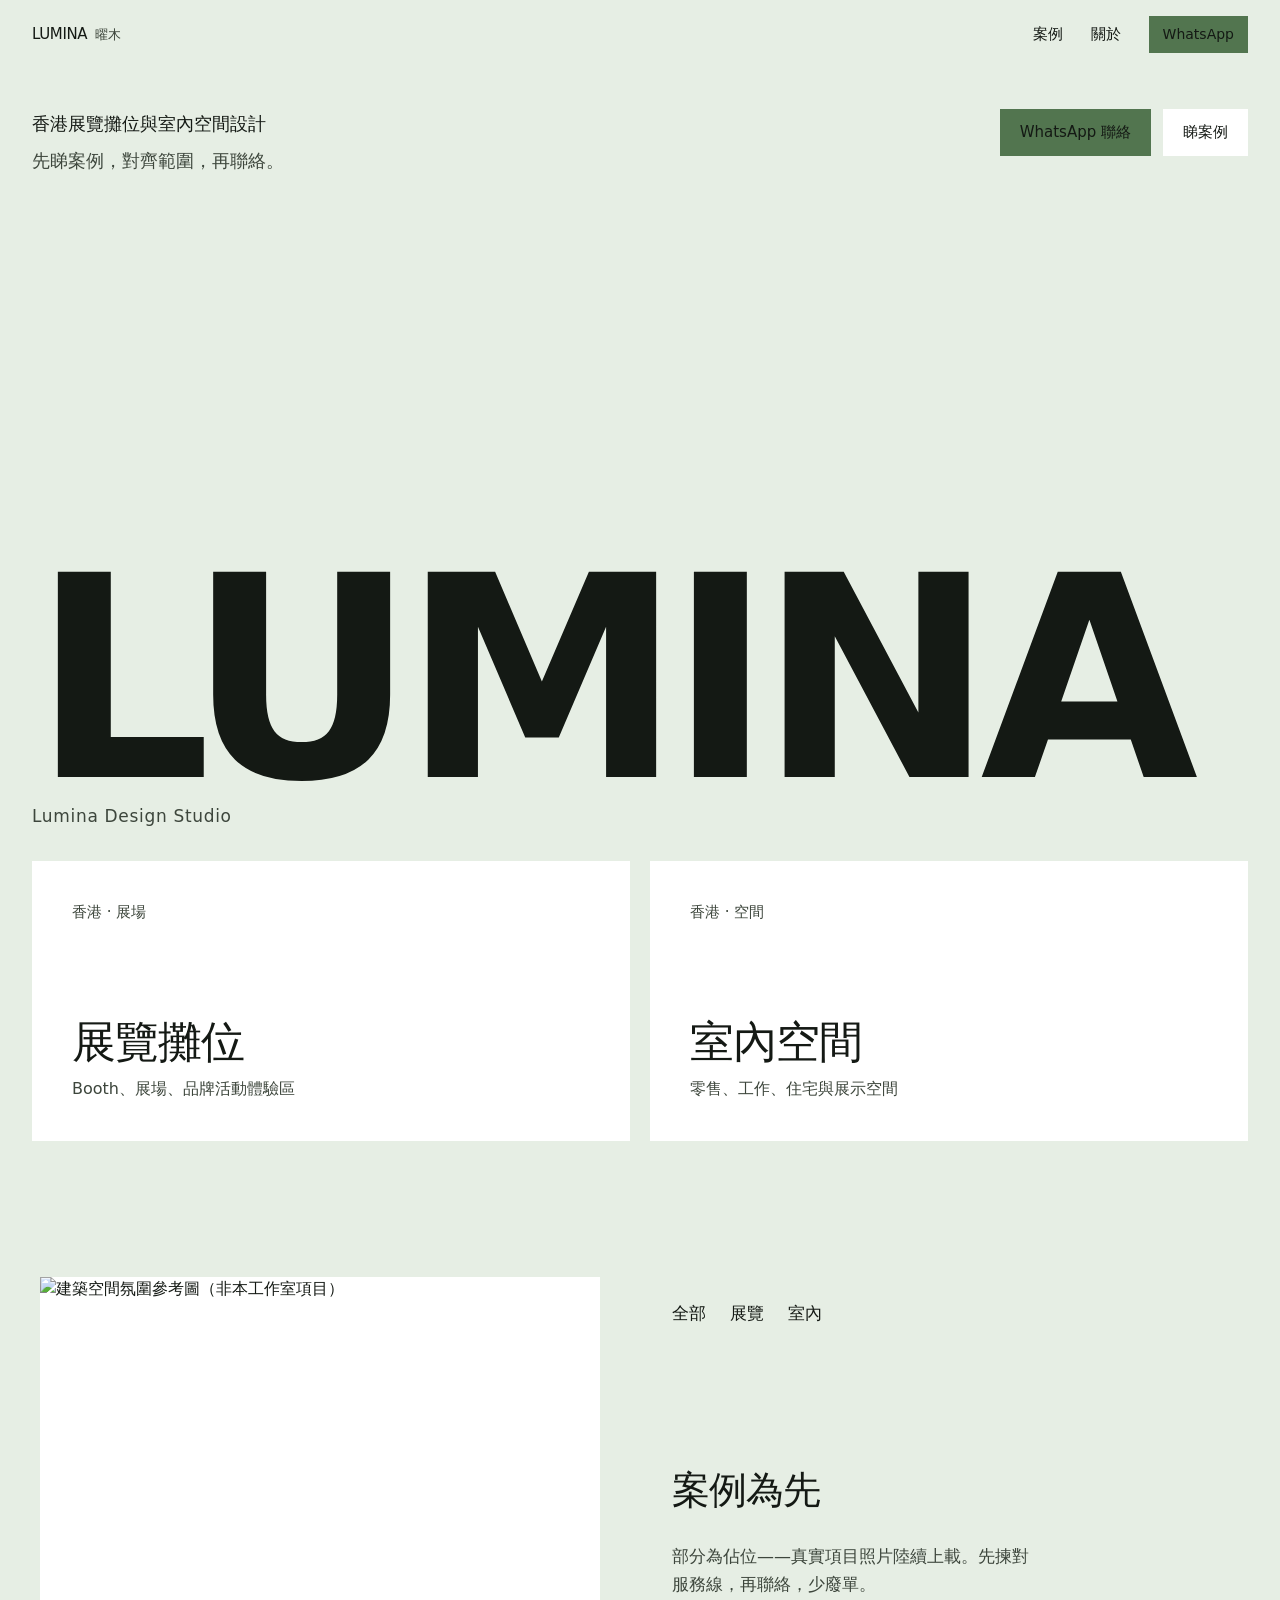
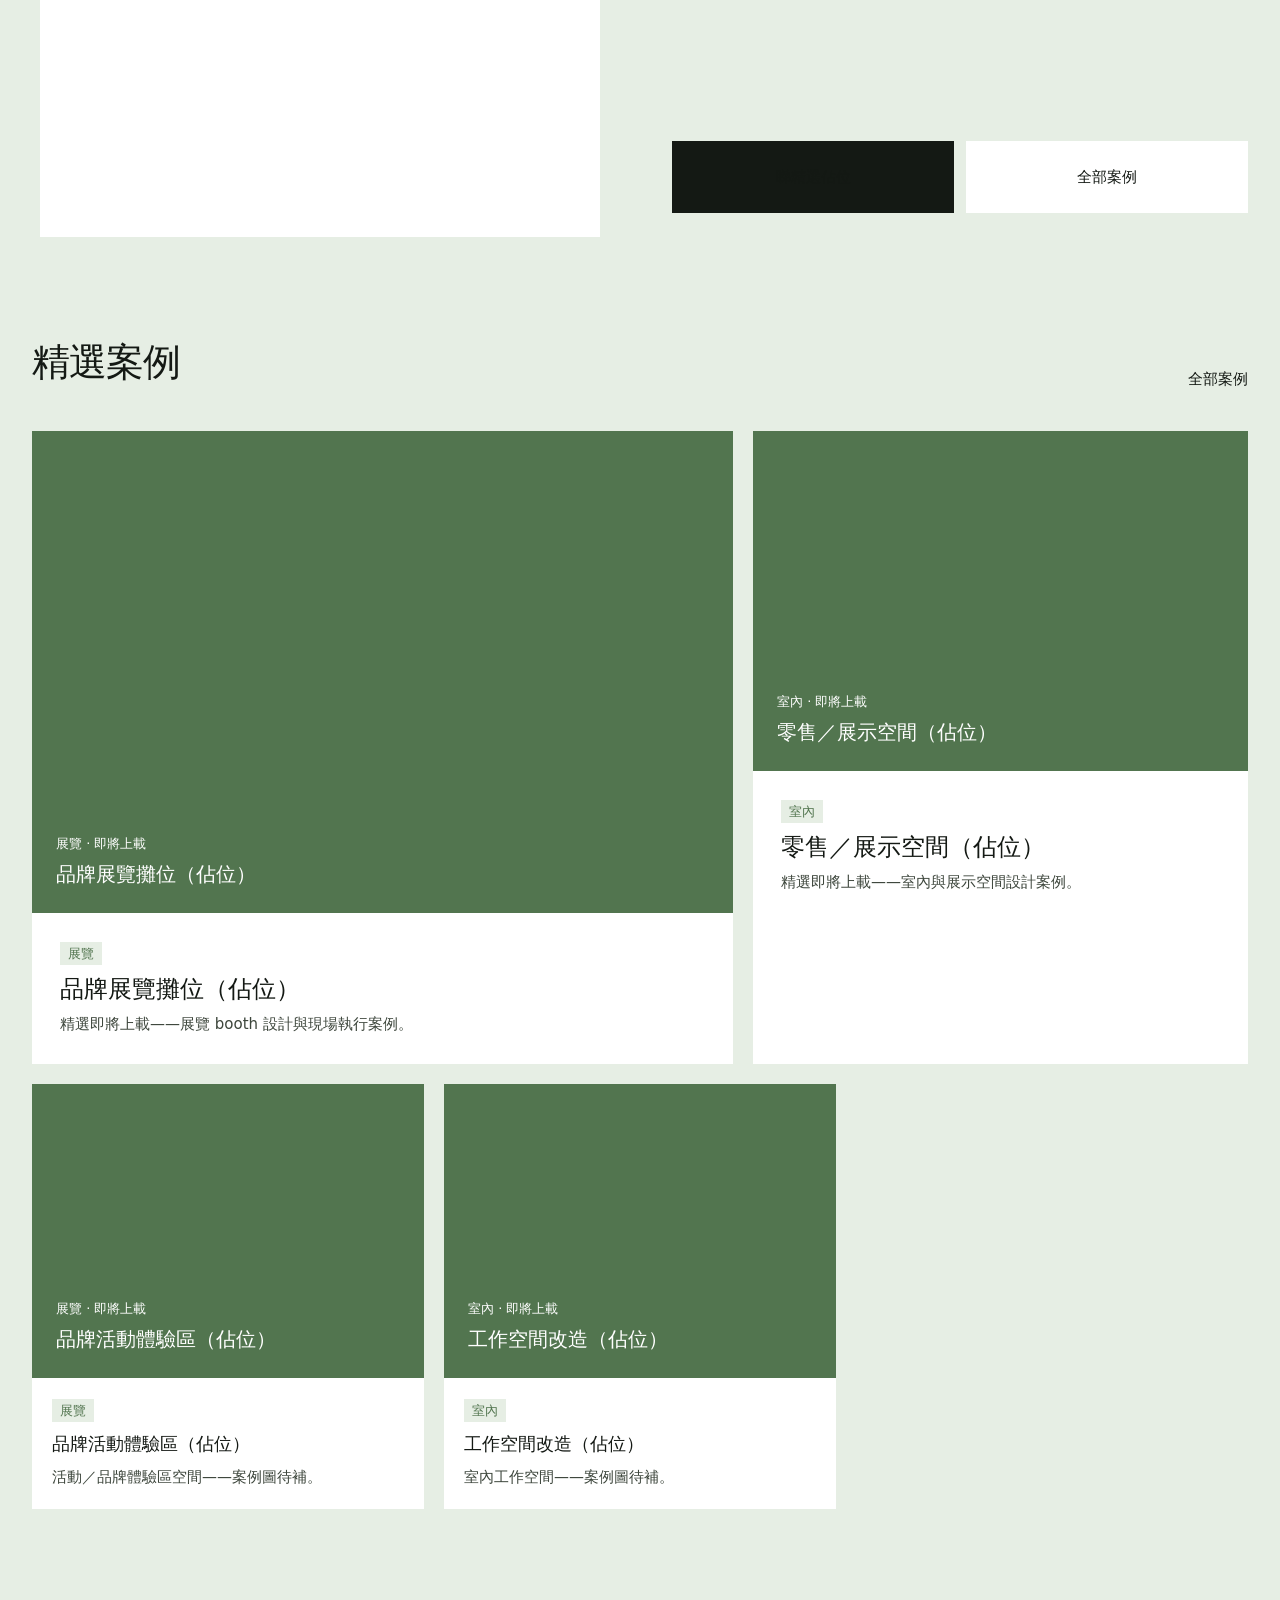
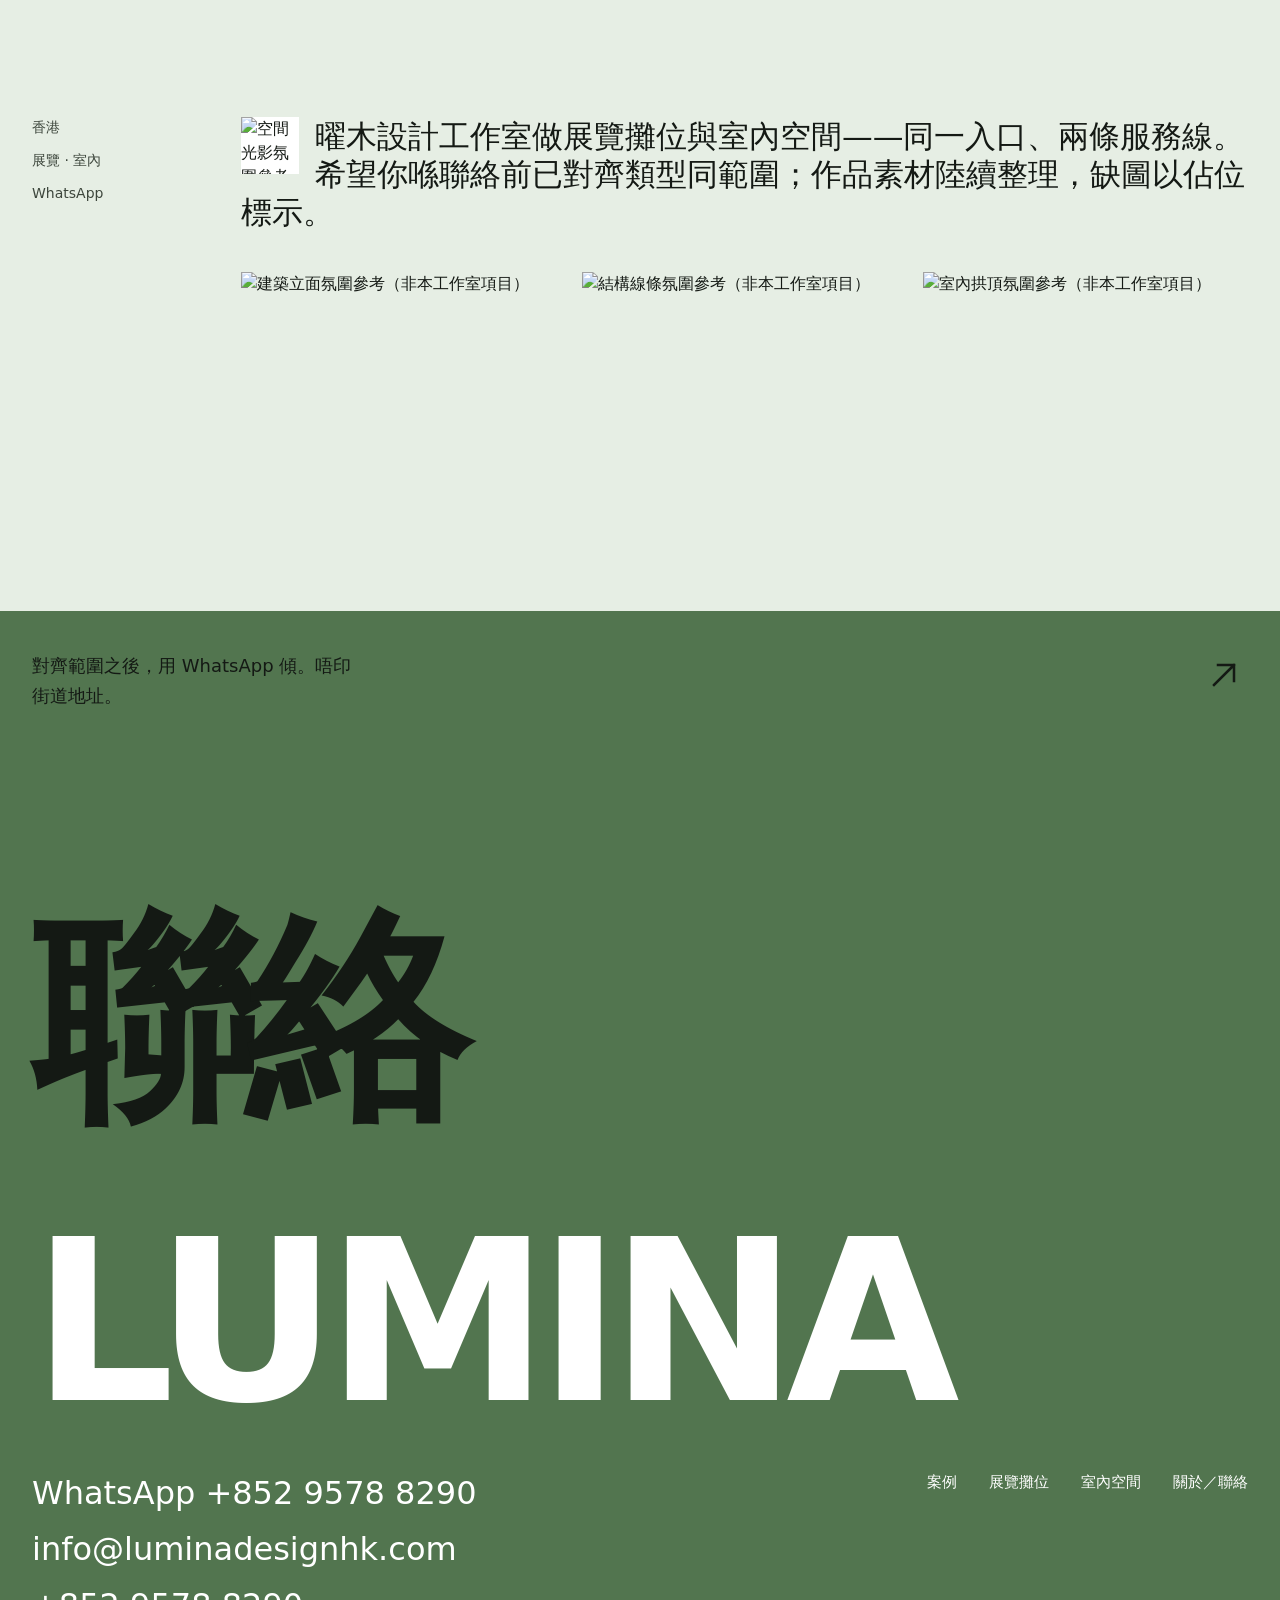
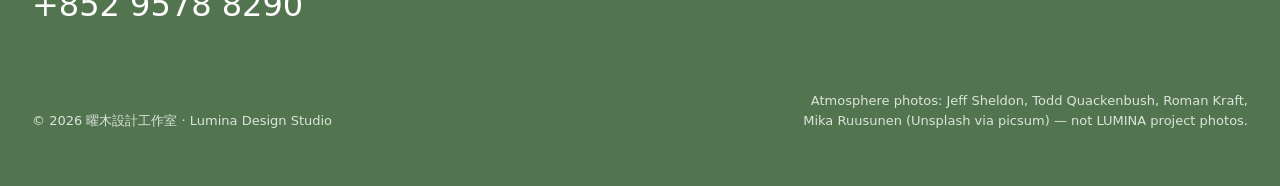
==== index.html @ 1c3eab0c "LUMINA preview: pages batch A" ====
<!DOCTYPE html><!--BBxWs_aGy1Dwoqg5DIV8V--><html lang="zh-Hant-HK"><head><meta charSet="utf-8"/><meta name="viewport" content="width=device-width, initial-scale=1"/><link rel="preload" as="image" href="/atmosphere/vault.jpg"/><link rel="preload" as="image" href="/atmosphere/stairs.jpg"/><link rel="stylesheet" href="/_next/static/css/792e49ea5341f8a6.css" data-precedence="next"/><link rel="preload" as="script" fetchPriority="low" href="/_next/static/chunks/webpack-2eb758dea75faf50.js"/><script src="/_next/static/chunks/4bd1b696-c023c6e3521b1417.js" async=""></script><script src="/_next/static/chunks/255-1f92380adbc6ec99.js" async=""></script><script src="/_next/static/chunks/main-app-bb26da1ad66037b8.js" async=""></script><script src="/_next/static/chunks/619-ba102abea3e3d0e4.js" async=""></script><script src="/_next/static/chunks/app/page-cd8c24cbd8dbd1f4.js" async=""></script><title>曜木｜LUMINA — 香港展覽攤位與室內空間設計</title><meta name="description" content="曜木設計工作室｜Lumina Design Studio——展覽 booth 與室內／空間設計。先睇案例，再聯絡。"/><meta property="og:title" content="曜木設計工作室｜Lumina Design Studio"/><meta property="og:description" content="曜木設計工作室｜Lumina Design Studio——展覽 booth 與室內／空間設計。先睇案例，再聯絡。"/><meta property="og:locale" content="zh_HK"/><meta property="og:type" content="website"/><meta name="twitter:card" content="summary"/><meta name="twitter:title" content="曜木設計工作室｜Lumina Design Studio"/><meta name="twitter:description" content="曜木設計工作室｜Lumina Design Studio——展覽 booth 與室內／空間設計。先睇案例，再聯絡。"/><link rel="icon" href="/favicon.ico" type="image/x-icon" sizes="16x16"/><script src="/_next/static/chunks/polyfills-42372ed130431b0a.js" noModule=""></script></head><body class="flex min-h-screen flex-col antialiased"><div hidden=""><!--$--><!--/$--></div><header class="relative z-40 bg-[var(--ground)]"><div class="mx-auto flex max-w-[1400px] items-center justify-between gap-4 px-5 py-4 md:px-8"><a class="flex items-baseline gap-2 no-underline" href="/"><span class="text-[15px] font-medium tracking-tight text-[var(--ink)]">LUMINA</span><span class="text-[13px] text-[var(--muted)]">曜木</span></a><nav class="flex items-center gap-5 text-[15px] md:gap-7"><a class="text-[var(--ink)] hover:text-[var(--brand-green)]" href="/work/">案例</a><a class="text-[var(--ink)] hover:text-[var(--brand-green)]" href="/about/">關於</a><a href="https://wa.me/85295788290" target="_blank" rel="noopener noreferrer" class="inline-flex bg-[var(--brand-green)] px-3.5 py-2 text-[14px] text-[var(--brand-green-on)] hover:opacity-90">WhatsApp</a></nav></div></header><main class="flex-1"><section class="monument-crop relative min-h-[88svh] bg-[var(--ground)]"><div class="mx-auto flex min-h-[88svh] max-w-[1400px] flex-col justify-between px-5 pb-6 pt-6 md:px-8 md:pb-8 md:pt-10"><div class="reveal flex max-w-xl flex-col gap-4 md:flex-row md:items-start md:justify-between md:max-w-none"><p class="max-w-sm text-[16px] leading-relaxed text-[var(--ink)] md:text-[18px]">香港展覽攤位與室內空間設計<span class="mt-2 block text-[var(--muted)]">先睇案例，對齊範圍，再聯絡。</span></p><div class="flex flex-wrap gap-3 md:justify-end"><a href="https://wa.me/85295788290" target="_blank" rel="noopener noreferrer" class="inline-flex bg-[var(--brand-green)] px-5 py-3 text-[15px] text-[var(--brand-green-on)] hover:opacity-90">WhatsApp 聯絡</a><a class="inline-flex bg-[var(--surface)] px-5 py-3 text-[15px] text-[var(--ink)] hover:bg-[var(--brand-green-soft)]" href="/work/">睇案例</a></div></div><div class="mt-auto"><h1 class="monument select-none text-[clamp(4.75rem,22vw,18rem)] text-[var(--ink)]">LUMINA</h1><p class="mt-2 text-[15px] tracking-[0.04em] text-[var(--muted)] md:text-[17px]">Lumina Design Studio</p></div></div></section><section class="bg-[var(--ground)] px-5 pb-6 md:px-8 md:pb-10"><div class="mx-auto grid max-w-[1400px] gap-4 md:grid-cols-2 md:gap-5"><a class="service-plate flex min-h-[220px] flex-col justify-between bg-[var(--surface)] p-7 md:min-h-[280px] md:p-10" href="/work/?line=exhibition"><p class="text-[15px] text-[var(--muted)]">香港 · 展場</p><div><h2 class="text-[clamp(1.75rem,3.5vw,2.75rem)] font-medium leading-[1.05] tracking-tight text-[var(--ink)]">展覽攤位</h2><p class="mt-3 max-w-xs text-[16px] text-[var(--muted)]">Booth、展場、品牌活動體驗區</p></div></a><a class="service-plate flex min-h-[220px] flex-col justify-between bg-[var(--surface)] p-7 md:min-h-[280px] md:p-10" href="/work/?line=interior"><p class="text-[15px] text-[var(--muted)]">香港 · 空間</p><div><h2 class="text-[clamp(1.75rem,3.5vw,2.75rem)] font-medium leading-[1.05] tracking-tight text-[var(--ink)]">室內空間</h2><p class="mt-3 max-w-xs text-[16px] text-[var(--muted)]">零售、工作、住宅與展示空間</p></div></a></div></section><section class="bg-[var(--ground)] px-5 py-16 md:px-8 md:py-24"><div class="mx-auto grid max-w-[1400px] items-center gap-10 lg:grid-cols-2 lg:gap-16"><div class="mx-auto aspect-square w-full max-w-[560px] overflow-hidden bg-[var(--surface)]"><img src="/atmosphere/vault.jpg" alt="建築空間氛圍參考圖（非本工作室項目）" width="1200" height="1500" class="h-full w-full object-cover"/></div><div class="flex min-h-[320px] flex-col justify-between lg:min-h-[560px] lg:py-6"><div class="flex gap-6 text-[17px]"><a class="font-medium text-[var(--ink)]" href="/work/">全部</a><a class="text-[var(--muted)] hover:text-[var(--ink)]" href="/work/?line=exhibition">展覽</a><a class="text-[var(--muted)] hover:text-[var(--ink)]" href="/work/?line=interior">室內</a></div><div><h2 class="max-w-[14ch] text-[clamp(1.75rem,3vw,2.5rem)] font-medium leading-[1.1] tracking-tight text-[var(--ink)]">案例為先</h2><p class="mt-8 max-w-[34ch] text-[16px] leading-relaxed text-[var(--muted)] md:text-[17px]">部分為佔位——真實項目照片陸續上載。先揀對服務線，再聯絡，少廢單。</p></div><div class="grid grid-cols-2 gap-3"><a class="flex h-[72px] items-center justify-center bg-[var(--ink)] px-4 text-center text-[15px] text-[var(--ground)] hover:opacity-90" href="/work/trade-show-booth-placeholder/">睇精選佔位</a><a class="flex h-[72px] items-center justify-center bg-[var(--surface)] px-4 text-center text-[15px] text-[var(--ink)] hover:bg-[var(--brand-green-soft)]" href="/work/">全部案例</a></div></div></div></section><section class="bg-[var(--ground)] px-5 pb-20 md:px-8 md:pb-28"><div class="mx-auto max-w-[1400px]"><div class="mb-10 flex flex-wrap items-end justify-between gap-4"><h2 class="text-[clamp(1.75rem,3vw,2.5rem)] font-medium tracking-tight text-[var(--ink)]">精選案例</h2><a class="text-[15px] text-[var(--brand-green)] hover:opacity-80" href="/work/">全部案例</a></div><div class="grid gap-4 md:grid-cols-12 md:gap-5"><div class="case-tile md:col-span-7"><a class="group block h-full bg-[var(--surface)]" href="/work/trade-show-booth-placeholder/"><div class="relative flex w-full flex-col items-start justify-end overflow-hidden bg-[var(--brand-green)] p-5 text-[var(--brand-green-on)] md:p-6 aspect-[16/11] " role="img" aria-label="品牌展覽攤位（佔位）｜圖片即將上載"><span class="relative mb-2 text-[13px] text-[var(--brand-green-on)]">展覽<!-- --> · 即將上載</span><p class="relative line-clamp-2 text-[17px] font-medium leading-snug md:text-xl">品牌展覽攤位（佔位）</p></div><div class="space-y-2 p-6 md:p-7"><span class="inline-block bg-[var(--ground)] px-2 py-0.5 text-[13px] text-[var(--brand-green)]">展覽</span><h3 class="font-medium text-[var(--ink)] group-hover:text-[var(--brand-green)] text-xl md:text-2xl">品牌展覽攤位（佔位）</h3><p class="line-clamp-2 text-[15px] text-[var(--muted)]">精選即將上載——展覽 booth 設計與現場執行案例。</p></div></a></div><div class="case-tile md:col-span-5"><a class="group block h-full bg-[var(--surface)]" href="/work/retail-interior-placeholder/"><div class="relative flex w-full flex-col items-start justify-end overflow-hidden bg-[var(--brand-green)] p-5 text-[var(--brand-green-on)] md:p-6 aspect-[16/11] " role="img" aria-label="零售／展示空間（佔位）｜圖片即將上載"><span class="relative mb-2 text-[13px] text-[var(--brand-green-on)]">室內<!-- --> · 即將上載</span><p class="relative line-clamp-2 text-[17px] font-medium leading-snug md:text-xl">零售／展示空間（佔位）</p></div><div class="space-y-2 p-6 md:p-7"><span class="inline-block bg-[var(--ground)] px-2 py-0.5 text-[13px] text-[var(--brand-green)]">室內</span><h3 class="font-medium text-[var(--ink)] group-hover:text-[var(--brand-green)] text-xl md:text-2xl">零售／展示空間（佔位）</h3><p class="line-clamp-2 text-[15px] text-[var(--muted)]">精選即將上載——室內與展示空間設計案例。</p></div></a></div><div class="case-tile md:col-span-4"><a class="group block h-full bg-[var(--surface)]" href="/work/brand-activation-booth/"><div class="relative flex w-full flex-col items-start justify-end overflow-hidden bg-[var(--brand-green)] p-5 text-[var(--brand-green-on)] md:p-6 aspect-[4/3] " role="img" aria-label="品牌活動體驗區（佔位）｜圖片即將上載"><span class="relative mb-2 text-[13px] text-[var(--brand-green-on)]">展覽<!-- --> · 即將上載</span><p class="relative line-clamp-2 text-[17px] font-medium leading-snug md:text-xl">品牌活動體驗區（佔位）</p></div><div class="space-y-2 p-4 md:p-5"><span class="inline-block bg-[var(--ground)] px-2 py-0.5 text-[13px] text-[var(--brand-green)]">展覽</span><h3 class="font-medium text-[var(--ink)] group-hover:text-[var(--brand-green)] text-base md:text-lg">品牌活動體驗區（佔位）</h3><p class="line-clamp-2 text-[15px] text-[var(--muted)]">活動／品牌體驗區空間——案例圖待補。</p></div></a></div><div class="case-tile md:col-span-4"><a class="group block h-full bg-[var(--surface)]" href="/work/workspace-fitout/"><div class="relative flex w-full flex-col items-start justify-end overflow-hidden bg-[var(--brand-green)] p-5 text-[var(--brand-green-on)] md:p-6 aspect-[4/3] " role="img" aria-label="工作空間改造（佔位）｜圖片即將上載"><span class="relative mb-2 text-[13px] text-[var(--brand-green-on)]">室內<!-- --> · 即將上載</span><p class="relative line-clamp-2 text-[17px] font-medium leading-snug md:text-xl">工作空間改造（佔位）</p></div><div class="space-y-2 p-4 md:p-5"><span class="inline-block bg-[var(--ground)] px-2 py-0.5 text-[13px] text-[var(--brand-green)]">室內</span><h3 class="font-medium text-[var(--ink)] group-hover:text-[var(--brand-green)] text-base md:text-lg">工作空間改造（佔位）</h3><p class="line-clamp-2 text-[15px] text-[var(--muted)]">室內工作空間——案例圖待補。</p></div></a></div></div></div></section><section class="bg-[var(--ground)] px-5 py-16 md:px-8 md:py-24"><div class="mx-auto grid max-w-[1400px] gap-10 lg:grid-cols-12"><aside class="space-y-3 text-[14px] text-[var(--muted)] lg:col-span-2"><p>香港</p><p>展覽 · 室內</p><p><a href="https://wa.me/85295788290" target="_blank" rel="noopener noreferrer" class="text-[var(--ink)] underline-offset-2 hover:underline">WhatsApp</a></p></aside><div class="lg:col-span-10"><div class="float-left mb-2 mr-4 h-[3.6em] w-[3.6em] overflow-hidden bg-[var(--surface)]"><img src="/atmosphere/stairs.jpg" alt="空間光影氛圍參考（非本工作室項目）" width="1600" height="1000" class="h-full w-full object-cover"/></div><p class="text-[clamp(1.25rem,2.4vw,2.1rem)] font-normal leading-[1.25] text-[var(--ink)]"><strong class="font-medium">曜木設計工作室</strong>做展覽攤位與室內空間——同一入口、兩條服務線。希望你喺聯絡前已對齊類型同範圍；作品素材陸續整理，缺圖以佔位標示。</p><div class="mt-10 grid gap-4 sm:grid-cols-3"><img src="/atmosphere/facade.jpg" alt="建築立面氛圍參考（非本工作室項目）" width="1600" height="1000" class="aspect-[4/3] w-full object-cover" loading="lazy"/><img src="/atmosphere/lattice.jpg" alt="結構線條氛圍參考（非本工作室項目）" width="1600" height="1000" class="aspect-[4/3] w-full object-cover" loading="lazy"/><img src="/atmosphere/vault.jpg" alt="室內拱頂氛圍參考（非本工作室項目）" width="1200" height="1500" class="aspect-[4/3] w-full object-cover" loading="lazy"/></div></div></div></section><a href="https://wa.me/85295788290" target="_blank" rel="noopener noreferrer" class="cta-band relative flex min-h-[46svh] flex-col justify-between bg-[var(--brand-green)] px-5 py-8 text-[var(--brand-green-on)] md:min-h-[60svh] md:px-8 md:py-10"><div class="mx-auto flex w-full max-w-[1400px] items-start justify-between gap-4"><p class="max-w-xs text-[16px] leading-relaxed md:text-[18px]">對齊範圍之後，用 WhatsApp 傾。唔印街道地址。</p><svg width="48" height="48" viewBox="0 0 48 48" fill="none" aria-hidden="true" class="shrink-0"><path d="M14 34 L34 14 M18 14 H34 V30" stroke="currentColor" stroke-width="2.5" stroke-linecap="square"></path></svg></div><p class="monument mx-auto w-full max-w-[1400px] text-[clamp(3.5rem,26vw,14rem)]">聯絡</p></a><!--$--><!--/$--></main><footer class="monument-crop mt-auto bg-[var(--brand-green)] text-[var(--brand-green-on)]"><div class="mx-auto max-w-[1400px] px-5 pb-10 pt-14 md:px-8 md:pb-14 md:pt-20"><p class="monument select-none text-[clamp(4.5rem,18vw,14rem)] text-[var(--brand-green-on)]" aria-hidden="true">LUMINA</p><div class="mt-10 grid gap-10 md:mt-14 md:grid-cols-[1.2fr_1fr]"><div class="space-y-3 text-[clamp(1.25rem,2.5vw,2rem)] leading-snug"><a href="https://wa.me/85295788290" target="_blank" rel="noopener noreferrer" class="block hover:opacity-80">WhatsApp <!-- -->+852 9578 8290</a><a href="mailto:info@luminadesignhk.com" class="block hover:opacity-80">info@luminadesignhk.com</a><a href="tel:+85295788290" class="block hover:opacity-80">+852 9578 8290</a></div><div class="flex flex-wrap gap-x-8 gap-y-3 text-[15px] md:justify-end"><a class="hover:opacity-80" href="/work/">案例</a><a class="hover:opacity-80" href="/work/?line=exhibition">展覽攤位</a><a class="hover:opacity-80" href="/work/?line=interior">室內空間</a><a class="hover:opacity-80" href="/about/">關於／聯絡</a></div></div><div class="mt-12 flex flex-col gap-2 text-[13px] opacity-80 md:mt-16 md:flex-row md:items-end md:justify-between"><p>© <!-- -->2026<!-- --> <!-- -->曜木設計工作室<!-- --> · <!-- -->Lumina Design Studio</p><p class="max-w-md md:text-right">Atmosphere photos: Jeff Sheldon, Todd Quackenbush, Roman Kraft, Mika Ruusunen (Unsplash via picsum) — not LUMINA project photos.</p></div></div></footer><script src="/_next/static/chunks/webpack-2eb758dea75faf50.js" id="_R_" async=""></script><script>(self.__next_f=self.__next_f||[]).push([0])</script><script>self.__next_f.push([1,"1:\"$Sreact.fragment\"\n2:I[2619,[\"619\",\"static/chunks/619-ba102abea3e3d0e4.js\",\"974\",\"static/chunks/app/page-cd8c24cbd8dbd1f4.js\"],\"\"]\n3:I[9766,[],\"\"]\n4:I[8924,[],\"\"]\ne:I[7150,[],\"\"]\n:HL[\"/_next/static/css/792e49ea5341f8a6.css\",\"style\"]\n"])</script><script>self.__next_f.push([1,"0:{\"P\":null,\"b\":\"BBxWs-aGy1Dwoqg5DIV8V\",\"p\":\"\",\"c\":[\"\",\"\"],\"i\":false,\"f\":[[[\"\",{\"children\":[\"__PAGE__\",{}]},\"$undefined\",\"$undefined\",true],[\"\",[\"$\",\"$1\",\"c\",{\"children\":[[[\"$\",\"link\",\"0\",{\"rel\":\"stylesheet\",\"href\":\"/_next/static/css/792e49ea5341f8a6.css\",\"precedence\":\"next\",\"crossOrigin\":\"$undefined\",\"nonce\":\"$undefined\"}]],[\"$\",\"html\",null,{\"lang\":\"zh-Hant-HK\",\"children\":[\"$\",\"body\",null,{\"className\":\"flex min-h-screen flex-col antialiased\",\"children\":[[\"$\",\"header\",null,{\"className\":\"relative z-40 bg-[var(--ground)]\",\"children\":[\"$\",\"div\",null,{\"className\":\"mx-auto flex max-w-[1400px] items-center justify-between gap-4 px-5 py-4 md:px-8\",\"children\":[[\"$\",\"$L2\",null,{\"href\":\"/\",\"className\":\"flex items-baseline gap-2 no-underline\",\"children\":[[\"$\",\"span\",null,{\"className\":\"text-[15px] font-medium tracking-tight text-[var(--ink)]\",\"children\":\"LUMINA\"}],[\"$\",\"span\",null,{\"className\":\"text-[13px] text-[var(--muted)]\",\"children\":\"曜木\"}]]}],[\"$\",\"nav\",null,{\"className\":\"flex items-center gap-5 text-[15px] md:gap-7\",\"children\":[[[\"$\",\"$L2\",\"/work\",{\"href\":\"/work\",\"className\":\"text-[var(--ink)] hover:text-[var(--brand-green)]\",\"children\":\"案例\"}],[\"$\",\"$L2\",\"/about\",{\"href\":\"/about\",\"className\":\"text-[var(--ink)] hover:text-[var(--brand-green)]\",\"children\":\"關於\"}]],[\"$\",\"a\",null,{\"href\":\"https://wa.me/85295788290\",\"target\":\"_blank\",\"rel\":\"noopener noreferrer\",\"className\":\"inline-flex bg-[var(--brand-green)] px-3.5 py-2 text-[14px] text-[var(--brand-green-on)] hover:opacity-90\",\"children\":\"WhatsApp\"}]]}]]}]}],[\"$\",\"main\",null,{\"className\":\"flex-1\",\"children\":[\"$\",\"$L3\",null,{\"parallelRouterKey\":\"children\",\"error\":\"$undefined\",\"errorStyles\":\"$undefined\",\"errorScripts\":\"$undefined\",\"template\":[\"$\",\"$L4\",null,{}],\"templateStyles\":\"$undefined\",\"templateScripts\":\"$undefined\",\"notFound\":[[\"$\",\"div\",null,{\"className\":\"mx-auto max-w-[1400px] px-5 py-24 text-center md:px-8\",\"children\":[[\"$\",\"h1\",null,{\"className\":\"text-3xl font-medium text-[var(--ink)]\",\"children\":\"找不到頁面\"}],[\"$\",\"p\",null,{\"className\":\"mt-3 text-[var(--muted)]\",\"children\":\"連結可能已改或案例尚未上載。\"}],[\"$\",\"$L2\",null,{\"href\":\"/\",\"className\":\"mt-8 inline-flex bg-[var(--brand-green)] px-5 py-3 text-[15px] text-[var(--brand-green-on)]\",\"children\":\"返主頁\"}]]}],[]],\"forbidden\":\"$undefined\",\"unauthorized\":\"$undefined\"}]}],[\"$\",\"footer\",null,{\"className\":\"monument-crop mt-auto bg-[var(--brand-green)] text-[var(--brand-green-on)]\",\"children\":[\"$\",\"div\",null,{\"className\":\"mx-auto max-w-[1400px] px-5 pb-10 pt-14 md:px-8 md:pb-14 md:pt-20\",\"children\":[[\"$\",\"p\",null,{\"className\":\"monument select-none text-[clamp(4.5rem,18vw,14rem)] text-[var(--brand-green-on)]\",\"aria-hidden\":true,\"children\":\"LUMINA\"}],[\"$\",\"div\",null,{\"className\":\"mt-10 grid gap-10 md:mt-14 md:grid-cols-[1.2fr_1fr]\",\"children\":[[\"$\",\"div\",null,{\"className\":\"space-y-3 text-[clamp(1.25rem,2.5vw,2rem)] leading-snug\",\"children\":[[\"$\",\"a\",null,{\"href\":\"https://wa.me/85295788290\",\"target\":\"_blank\",\"rel\":\"noopener noreferrer\",\"className\":\"block hover:opacity-80\",\"children\":[\"WhatsApp \",\"+852 9578 8290\"]}],[\"$\",\"a\",null,{\"href\":\"mailto:info@luminadesignhk.com\",\"className\":\"block hover:opacity-80\",\"children\":\"info@luminadesignhk.com\"}],[\"$\",\"a\",null,{\"href\":\"tel:+85295788290\",\"className\":\"block hover:opacity-80\",\"children\":\"+852 9578 8290\"}]]}],[\"$\",\"div\",null,{\"className\":\"flex flex-wrap gap-x-8 gap-y-3 text-[15px] md:justify-end\",\"children\":[[\"$\",\"$L2\",null,{\"href\":\"/work\",\"className\":\"hover:opacity-80\",\"children\":\"案例\"}],[\"$\",\"$L2\",null,{\"href\":\"/work?line=exhibition\",\"className\":\"hover:opacity-80\",\"children\":\"展覽攤位\"}],[\"$\",\"$L2\",null,{\"href\":\"/work?line=interior\",\"className\":\"hover:opacity-80\",\"children\":\"室內空間\"}],[\"$\",\"$L2\",null,{\"href\":\"/about\",\"className\":\"hover:opacity-80\",\"children\":\"關於／聯絡\"}]]}]]}],[\"$\",\"div\",null,{\"className\":\"mt-12 flex flex-col gap-2 text-[13px] opacity-80 md:mt-16 md:flex-row md:items-end md:justify-between\",\"children\":[[\"$\",\"p\",null,{\"children\":[\"© \",2026,\" \",\"曜木設計工作室\",\" · \",\"Lumina Design Studio\"]}],[\"$\",\"p\",null,{\"className\":\"max-w-md md:text-right\",\"children\":\"Atmosphere photos: Jeff Sheldon, Todd Quackenbush, Roman Kraft, Mika Ruusunen (Unsplash via picsum) — not LUMINA project photos.\"}]]}]]}]}]]}]}]]}],{\"children\":[\"__PAGE__\",[\"$\",\"$1\",\"c\",{\"children\":[[[\"$\",\"section\",null,{\"className\":\"monument-crop relative min-h-[88svh] bg-[var(--ground)]\",\"children\":[\"$\",\"div\",null,{\"className\":\"mx-auto flex min-h-[88svh] max-w-[1400px] flex-col justify-between px-5 pb-6 pt-6 md:px-8 md:pb-8 md:pt-10\",\"children\":[\"$L5\",\"$L6\"]}]}],\"$L7\",\"$L8\",\"$L9\",\"$La\",\"$Lb\"],null,\"$Lc\"]}],{},null,false]},null,false],\"$Ld\",false]],\"m\":\"$undefined\",\"G\":[\"$e\",[]],\"s\":false,\"S\":true}\n"])</script><script>self.__next_f.push([1,"10:I[4431,[],\"OutletBoundary\"]\n12:I[5278,[],\"AsyncMetadataOutlet\"]\n14:I[4431,[],\"ViewportBoundary\"]\n16:I[4431,[],\"MetadataBoundary\"]\n17:\"$Sreact.suspense\"\n"])</script><script>self.__next_f.push([1,"5:[\"$\",\"div\",null,{\"className\":\"reveal flex max-w-xl flex-col gap-4 md:flex-row md:items-start md:justify-between md:max-w-none\",\"children\":[[\"$\",\"p\",null,{\"className\":\"max-w-sm text-[16px] leading-relaxed text-[var(--ink)] md:text-[18px]\",\"children\":[\"香港展覽攤位與室內空間設計\",[\"$\",\"span\",null,{\"className\":\"mt-2 block text-[var(--muted)]\",\"children\":\"先睇案例，對齊範圍，再聯絡。\"}]]}],[\"$\",\"div\",null,{\"className\":\"flex flex-wrap gap-3 md:justify-end\",\"children\":[[\"$\",\"a\",null,{\"href\":\"https://wa.me/85295788290\",\"target\":\"_blank\",\"rel\":\"noopener noreferrer\",\"className\":\"inline-flex bg-[var(--brand-green)] px-5 py-3 text-[15px] text-[var(--brand-green-on)] hover:opacity-90\",\"children\":\"WhatsApp 聯絡\"}],[\"$\",\"$L2\",null,{\"href\":\"/work\",\"className\":\"inline-flex bg-[var(--surface)] px-5 py-3 text-[15px] text-[var(--ink)] hover:bg-[var(--brand-green-soft)]\",\"children\":\"睇案例\"}]]}]]}]\n"])</script><script>self.__next_f.push([1,"6:[\"$\",\"div\",null,{\"className\":\"mt-auto\",\"children\":[[\"$\",\"h1\",null,{\"className\":\"monument select-none text-[clamp(4.75rem,22vw,18rem)] text-[var(--ink)]\",\"children\":\"LUMINA\"}],[\"$\",\"p\",null,{\"className\":\"mt-2 text-[15px] tracking-[0.04em] text-[var(--muted)] md:text-[17px]\",\"children\":\"Lumina Design Studio\"}]]}]\n"])</script><script>self.__next_f.push([1,"7:[\"$\",\"section\",null,{\"className\":\"bg-[var(--ground)] px-5 pb-6 md:px-8 md:pb-10\",\"children\":[\"$\",\"div\",null,{\"className\":\"mx-auto grid max-w-[1400px] gap-4 md:grid-cols-2 md:gap-5\",\"children\":[[\"$\",\"$L2\",null,{\"href\":\"/work?line=exhibition\",\"className\":\"service-plate flex min-h-[220px] flex-col justify-between bg-[var(--surface)] p-7 md:min-h-[280px] md:p-10\",\"children\":[[\"$\",\"p\",null,{\"className\":\"text-[15px] text-[var(--muted)]\",\"children\":\"香港 · 展場\"}],[\"$\",\"div\",null,{\"children\":[[\"$\",\"h2\",null,{\"className\":\"text-[clamp(1.75rem,3.5vw,2.75rem)] font-medium leading-[1.05] tracking-tight text-[var(--ink)]\",\"children\":\"展覽攤位\"}],[\"$\",\"p\",null,{\"className\":\"mt-3 max-w-xs text-[16px] text-[var(--muted)]\",\"children\":\"Booth、展場、品牌活動體驗區\"}]]}]]}],[\"$\",\"$L2\",null,{\"href\":\"/work?line=interior\",\"className\":\"service-plate flex min-h-[220px] flex-col justify-between bg-[var(--surface)] p-7 md:min-h-[280px] md:p-10\",\"children\":[[\"$\",\"p\",null,{\"className\":\"text-[15px] text-[var(--muted)]\",\"children\":\"香港 · 空間\"}],[\"$\",\"div\",null,{\"children\":[[\"$\",\"h2\",null,{\"className\":\"text-[clamp(1.75rem,3.5vw,2.75rem)] font-medium leading-[1.05] tracking-tight text-[var(--ink)]\",\"children\":\"室內空間\"}],[\"$\",\"p\",null,{\"className\":\"mt-3 max-w-xs text-[16px] text-[var(--muted)]\",\"children\":\"零售、工作、住宅與展示空間\"}]]}]]}]]}]}]\n"])</script><script>self.__next_f.push([1,"8:[\"$\",\"section\",null,{\"className\":\"bg-[var(--ground)] px-5 py-16 md:px-8 md:py-24\",\"children\":[\"$\",\"div\",null,{\"className\":\"mx-auto grid max-w-[1400px] items-center gap-10 lg:grid-cols-2 lg:gap-16\",\"children\":[[\"$\",\"div\",null,{\"className\":\"mx-auto aspect-square w-full max-w-[560px] overflow-hidden bg-[var(--surface)]\",\"children\":[\"$\",\"img\",null,{\"src\":\"/atmosphere/vault.jpg\",\"alt\":\"建築空間氛圍參考圖（非本工作室項目）\",\"width\":1200,\"height\":1500,\"className\":\"h-full w-full object-cover\"}]}],[\"$\",\"div\",null,{\"className\":\"flex min-h-[320px] flex-col justify-between lg:min-h-[560px] lg:py-6\",\"children\":[[\"$\",\"div\",null,{\"className\":\"flex gap-6 text-[17px]\",\"children\":[[\"$\",\"$L2\",null,{\"href\":\"/work\",\"className\":\"font-medium text-[var(--ink)]\",\"children\":\"全部\"}],[\"$\",\"$L2\",null,{\"href\":\"/work?line=exhibition\",\"className\":\"text-[var(--muted)] hover:text-[var(--ink)]\",\"children\":\"展覽\"}],[\"$\",\"$L2\",null,{\"href\":\"/work?line=interior\",\"className\":\"text-[var(--muted)] hover:text-[var(--ink)]\",\"children\":\"室內\"}]]}],[\"$\",\"div\",null,{\"children\":[[\"$\",\"h2\",null,{\"className\":\"max-w-[14ch] text-[clamp(1.75rem,3vw,2.5rem)] font-medium leading-[1.1] tracking-tight text-[var(--ink)]\",\"children\":\"案例為先\"}],[\"$\",\"p\",null,{\"className\":\"mt-8 max-w-[34ch] text-[16px] leading-relaxed text-[var(--muted)] md:text-[17px]\",\"children\":\"部分為佔位——真實項目照片陸續上載。先揀對服務線，再聯絡，少廢單。\"}]]}],[\"$\",\"div\",null,{\"className\":\"grid grid-cols-2 gap-3\",\"children\":[[\"$\",\"$L2\",null,{\"href\":\"/work/trade-show-booth-placeholder\",\"className\":\"flex h-[72px] items-center justify-center bg-[var(--ink)] px-4 text-center text-[15px] text-[var(--ground)] hover:opacity-90\",\"children\":\"睇精選佔位\"}],[\"$\",\"$L2\",null,{\"href\":\"/work\",\"className\":\"flex h-[72px] items-center justify-center bg-[var(--surface)] px-4 text-center text-[15px] text-[var(--ink)] hover:bg-[var(--brand-green-soft)]\",\"children\":\"全部案例\"}]]}]]}]]}]}]\n"])</script><script>self.__next_f.push([1,"9:[\"$\",\"section\",null,{\"className\":\"bg-[var(--ground)] px-5 pb-20 md:px-8 md:pb-28\",\"children\":[\"$\",\"div\",null,{\"className\":\"mx-auto max-w-[1400px]\",\"children\":[[\"$\",\"div\",null,{\"className\":\"mb-10 flex flex-wrap items-end justify-between gap-4\",\"children\":[[\"$\",\"h2\",null,{\"className\":\"text-[clamp(1.75rem,3vw,2.5rem)] font-medium tracking-tight text-[var(--ink)]\",\"children\":\"精選案例\"}],[\"$\",\"$L2\",null,{\"href\":\"/work\",\"className\":\"text-[15px] text-[var(--brand-green)] hover:opacity-80\",\"children\":\"全部案例\"}]]}],[\"$\",\"div\",null,{\"className\":\"grid gap-4 md:grid-cols-12 md:gap-5\",\"children\":[[\"$\",\"div\",null,{\"className\":\"case-tile md:col-span-7\",\"children\":[\"$\",\"$L2\",null,{\"href\":\"/work/trade-show-booth-placeholder\",\"className\":\"group block h-full bg-[var(--surface)]\",\"children\":[[\"$\",\"div\",null,{\"className\":\"relative flex w-full flex-col items-start justify-end overflow-hidden bg-[var(--brand-green)] p-5 text-[var(--brand-green-on)] md:p-6 aspect-[16/11] \",\"role\":\"img\",\"aria-label\":\"品牌展覽攤位（佔位）｜圖片即將上載\",\"children\":[[\"$\",\"span\",null,{\"className\":\"relative mb-2 text-[13px] text-[var(--brand-green-on)]\",\"children\":[\"展覽\",\" · 即將上載\"]}],[\"$\",\"p\",null,{\"className\":\"relative line-clamp-2 text-[17px] font-medium leading-snug md:text-xl\",\"children\":\"品牌展覽攤位（佔位）\"}]]}],[\"$\",\"div\",null,{\"className\":\"space-y-2 p-6 md:p-7\",\"children\":[[\"$\",\"span\",null,{\"className\":\"inline-block bg-[var(--ground)] px-2 py-0.5 text-[13px] text-[var(--brand-green)]\",\"children\":\"展覽\"}],[\"$\",\"h3\",null,{\"className\":\"font-medium text-[var(--ink)] group-hover:text-[var(--brand-green)] text-xl md:text-2xl\",\"children\":\"品牌展覽攤位（佔位）\"}],[\"$\",\"p\",null,{\"className\":\"line-clamp-2 text-[15px] text-[var(--muted)]\",\"children\":\"精選即將上載——展覽 booth 設計與現場執行案例。\"}]]}]]}]}],[\"$\",\"div\",null,{\"className\":\"case-tile md:col-span-5\",\"children\":[\"$\",\"$L2\",null,{\"href\":\"/work/retail-interior-placeholder\",\"className\":\"group block h-full bg-[var(--surface)]\",\"children\":[[\"$\",\"div\",null,{\"className\":\"relative flex w-full flex-col items-start justify-end overflow-hidden bg-[var(--brand-green)] p-5 text-[var(--brand-green-on)] md:p-6 aspect-[16/11] \",\"role\":\"img\",\"aria-label\":\"零售／展示空間（佔位）｜圖片即將上載\",\"children\":[[\"$\",\"span\",null,{\"className\":\"relative mb-2 text-[13px] text-[var(--brand-green-on)]\",\"children\":[\"室內\",\" · 即將上載\"]}],[\"$\",\"p\",null,{\"className\":\"relative line-clamp-2 text-[17px] font-medium leading-snug md:text-xl\",\"children\":\"零售／展示空間（佔位）\"}]]}],[\"$\",\"div\",null,{\"className\":\"space-y-2 p-6 md:p-7\",\"children\":[[\"$\",\"span\",null,{\"className\":\"inline-block bg-[var(--ground)] px-2 py-0.5 text-[13px] text-[var(--brand-green)]\",\"children\":\"室內\"}],[\"$\",\"h3\",null,{\"className\":\"font-medium text-[var(--ink)] group-hover:text-[var(--brand-green)] text-xl md:text-2xl\",\"children\":\"零售／展示空間（佔位）\"}],[\"$\",\"p\",null,{\"className\":\"line-clamp-2 text-[15px] text-[var(--muted)]\",\"children\":\"精選即將上載——室內與展示空間設計案例。\"}]]}]]}]}],[[\"$\",\"div\",\"brand-activation-booth\",{\"className\":\"case-tile md:col-span-4\",\"children\":[\"$\",\"$L2\",null,{\"href\":\"/work/brand-activation-booth\",\"className\":\"group block h-full bg-[var(--surface)]\",\"children\":[[\"$\",\"div\",null,{\"className\":\"relative flex w-full flex-col items-start justify-end overflow-hidden bg-[var(--brand-green)] p-5 text-[var(--brand-green-on)] md:p-6 aspect-[4/3] \",\"role\":\"img\",\"aria-label\":\"品牌活動體驗區（佔位）｜圖片即將上載\",\"children\":[[\"$\",\"span\",null,{\"className\":\"relative mb-2 text-[13px] text-[var(--brand-green-on)]\",\"children\":[\"展覽\",\" · 即將上載\"]}],[\"$\",\"p\",null,{\"className\":\"relative line-clamp-2 text-[17px] font-medium leading-snug md:text-xl\",\"children\":\"品牌活動體驗區（佔位）\"}]]}],[\"$\",\"div\",null,{\"className\":\"space-y-2 p-4 md:p-5\",\"children\":[[\"$\",\"span\",null,{\"className\":\"inline-block bg-[var(--ground)] px-2 py-0.5 text-[13px] text-[var(--brand-green)]\",\"children\":\"展覽\"}],[\"$\",\"h3\",null,{\"className\":\"font-medium text-[var(--ink)] group-hover:text-[var(--brand-green)] text-base md:text-lg\",\"children\":\"品牌活動體驗區（佔位）\"}],[\"$\",\"p\",null,{\"className\":\"line-clamp-2 text-[15px] text-[var(--muted)]\",\"children\":\"活動／品牌體驗區空間——案例圖待補。\"}]]}]]}]}],\"$Lf\"]]}]]}]}]\n"])</script><script>self.__next_f.push([1,"a:[\"$\",\"section\",null,{\"className\":\"bg-[var(--ground)] px-5 py-16 md:px-8 md:py-24\",\"children\":[\"$\",\"div\",null,{\"className\":\"mx-auto grid max-w-[1400px] gap-10 lg:grid-cols-12\",\"children\":[[\"$\",\"aside\",null,{\"className\":\"space-y-3 text-[14px] text-[var(--muted)] lg:col-span-2\",\"children\":[[\"$\",\"p\",null,{\"children\":\"香港\"}],[\"$\",\"p\",null,{\"children\":\"展覽 · 室內\"}],[\"$\",\"p\",null,{\"children\":[\"$\",\"a\",null,{\"href\":\"https://wa.me/85295788290\",\"target\":\"_blank\",\"rel\":\"noopener noreferrer\",\"className\":\"text-[var(--ink)] underline-offset-2 hover:underline\",\"children\":\"WhatsApp\"}]}]]}],[\"$\",\"div\",null,{\"className\":\"lg:col-span-10\",\"children\":[[\"$\",\"div\",null,{\"className\":\"float-left mb-2 mr-4 h-[3.6em] w-[3.6em] overflow-hidden bg-[var(--surface)]\",\"children\":[\"$\",\"img\",null,{\"src\":\"/atmosphere/stairs.jpg\",\"alt\":\"空間光影氛圍參考（非本工作室項目）\",\"width\":1600,\"height\":1000,\"className\":\"h-full w-full object-cover\"}]}],[\"$\",\"p\",null,{\"className\":\"text-[clamp(1.25rem,2.4vw,2.1rem)] font-normal leading-[1.25] text-[var(--ink)]\",\"children\":[[\"$\",\"strong\",null,{\"className\":\"font-medium\",\"children\":\"曜木設計工作室\"}],\"做展覽攤位與室內空間——同一入口、兩條服務線。希望你喺聯絡前已對齊類型同範圍；作品素材陸續整理，缺圖以佔位標示。\"]}],[\"$\",\"div\",null,{\"className\":\"mt-10 grid gap-4 sm:grid-cols-3\",\"children\":[[\"$\",\"img\",null,{\"src\":\"/atmosphere/facade.jpg\",\"alt\":\"建築立面氛圍參考（非本工作室項目）\",\"width\":1600,\"height\":1000,\"className\":\"aspect-[4/3] w-full object-cover\",\"loading\":\"lazy\"}],[\"$\",\"img\",null,{\"src\":\"/atmosphere/lattice.jpg\",\"alt\":\"結構線條氛圍參考（非本工作室項目）\",\"width\":1600,\"height\":1000,\"className\":\"aspect-[4/3] w-full object-cover\",\"loading\":\"lazy\"}],[\"$\",\"img\",null,{\"src\":\"/atmosphere/vault.jpg\",\"alt\":\"室內拱頂氛圍參考（非本工作室項目）\",\"width\":1200,\"height\":1500,\"className\":\"aspect-[4/3] w-full object-cover\",\"loading\":\"lazy\"}]]}]]}]]}]}]\n"])</script><script>self.__next_f.push([1,"b:[\"$\",\"a\",null,{\"href\":\"https://wa.me/85295788290\",\"target\":\"_blank\",\"rel\":\"noopener noreferrer\",\"className\":\"cta-band relative flex min-h-[46svh] flex-col justify-between bg-[var(--brand-green)] px-5 py-8 text-[var(--brand-green-on)] md:min-h-[60svh] md:px-8 md:py-10\",\"children\":[[\"$\",\"div\",null,{\"className\":\"mx-auto flex w-full max-w-[1400px] items-start justify-between gap-4\",\"children\":[[\"$\",\"p\",null,{\"className\":\"max-w-xs text-[16px] leading-relaxed md:text-[18px]\",\"children\":\"對齊範圍之後，用 WhatsApp 傾。唔印街道地址。\"}],[\"$\",\"svg\",null,{\"width\":\"48\",\"height\":\"48\",\"viewBox\":\"0 0 48 48\",\"fill\":\"none\",\"aria-hidden\":true,\"className\":\"shrink-0\",\"children\":[\"$\",\"path\",null,{\"d\":\"M14 34 L34 14 M18 14 H34 V30\",\"stroke\":\"currentColor\",\"strokeWidth\":\"2.5\",\"strokeLinecap\":\"square\"}]}]]}],[\"$\",\"p\",null,{\"className\":\"monument mx-auto w-full max-w-[1400px] text-[clamp(3.5rem,26vw,14rem)]\",\"children\":\"聯絡\"}]]}]\n"])</script><script>self.__next_f.push([1,"c:[\"$\",\"$L10\",null,{\"children\":[\"$L11\",[\"$\",\"$L12\",null,{\"promise\":\"$@13\"}]]}]\nd:[\"$\",\"$1\",\"h\",{\"children\":[null,[[\"$\",\"$L14\",null,{\"children\":\"$L15\"}],null],[\"$\",\"$L16\",null,{\"children\":[\"$\",\"div\",null,{\"hidden\":true,\"children\":[\"$\",\"$17\",null,{\"fallback\":null,\"children\":\"$L18\"}]}]}]]}]\n"])</script><script>self.__next_f.push([1,"f:[\"$\",\"div\",\"workspace-fitout\",{\"className\":\"case-tile md:col-span-4\",\"children\":[\"$\",\"$L2\",null,{\"href\":\"/work/workspace-fitout\",\"className\":\"group block h-full bg-[var(--surface)]\",\"children\":[[\"$\",\"div\",null,{\"className\":\"relative flex w-full flex-col items-start justify-end overflow-hidden bg-[var(--brand-green)] p-5 text-[var(--brand-green-on)] md:p-6 aspect-[4/3] \",\"role\":\"img\",\"aria-label\":\"工作空間改造（佔位）｜圖片即將上載\",\"children\":[[\"$\",\"span\",null,{\"className\":\"relative mb-2 text-[13px] text-[var(--brand-green-on)]\",\"children\":[\"室內\",\" · 即將上載\"]}],[\"$\",\"p\",null,{\"className\":\"relative line-clamp-2 text-[17px] font-medium leading-snug md:text-xl\",\"children\":\"工作空間改造（佔位）\"}]]}],[\"$\",\"div\",null,{\"className\":\"space-y-2 p-4 md:p-5\",\"children\":[[\"$\",\"span\",null,{\"className\":\"inline-block bg-[var(--ground)] px-2 py-0.5 text-[13px] text-[var(--brand-green)]\",\"children\":\"室內\"}],[\"$\",\"h3\",null,{\"className\":\"font-medium text-[var(--ink)] group-hover:text-[var(--brand-green)] text-base md:text-lg\",\"children\":\"工作空間改造（佔位）\"}],[\"$\",\"p\",null,{\"className\":\"line-clamp-2 text-[15px] text-[var(--muted)]\",\"children\":\"室內工作空間——案例圖待補。\"}]]}]]}]}]\n"])</script><script>self.__next_f.push([1,"15:[[\"$\",\"meta\",\"0\",{\"charSet\":\"utf-8\"}],[\"$\",\"meta\",\"1\",{\"name\":\"viewport\",\"content\":\"width=device-width, initial-scale=1\"}]]\n11:null\n"])</script><script>self.__next_f.push([1,"19:I[622,[],\"IconMark\"]\n"])</script><script>self.__next_f.push([1,"13:{\"metadata\":[[\"$\",\"title\",\"0\",{\"children\":\"曜木｜LUMINA — 香港展覽攤位與室內空間設計\"}],[\"$\",\"meta\",\"1\",{\"name\":\"description\",\"content\":\"曜木設計工作室｜Lumina Design Studio——展覽 booth 與室內／空間設計。先睇案例，再聯絡。\"}],[\"$\",\"meta\",\"2\",{\"property\":\"og:title\",\"content\":\"曜木設計工作室｜Lumina Design Studio\"}],[\"$\",\"meta\",\"3\",{\"property\":\"og:description\",\"content\":\"曜木設計工作室｜Lumina Design Studio——展覽 booth 與室內／空間設計。先睇案例，再聯絡。\"}],[\"$\",\"meta\",\"4\",{\"property\":\"og:locale\",\"content\":\"zh_HK\"}],[\"$\",\"meta\",\"5\",{\"property\":\"og:type\",\"content\":\"website\"}],[\"$\",\"meta\",\"6\",{\"name\":\"twitter:card\",\"content\":\"summary\"}],[\"$\",\"meta\",\"7\",{\"name\":\"twitter:title\",\"content\":\"曜木設計工作室｜Lumina Design Studio\"}],[\"$\",\"meta\",\"8\",{\"name\":\"twitter:description\",\"content\":\"曜木設計工作室｜Lumina Design Studio——展覽 booth 與室內／空間設計。先睇案例，再聯絡。\"}],[\"$\",\"link\",\"9\",{\"rel\":\"icon\",\"href\":\"/favicon.ico\",\"type\":\"image/x-icon\",\"sizes\":\"16x16\"}],[\"$\",\"$L19\",\"10\",{}]],\"error\":null,\"digest\":\"$undefined\"}\n"])</script><script>self.__next_f.push([1,"18:\"$13:metadata\"\n"])</script></body></html>
---- _next/static/css/792e49ea5341f8a6.css ----
/*! tailwindcss v4.3.3 | MIT License | https://tailwindcss.com */@layer properties{@supports (((-webkit-hyphens:none)) and (not (margin-trim:inline))) or ((-moz-orient:inline) and (not (color:rgb(from red r g b)))){*,::backdrop,:after,:before{--tw-space-y-reverse:0;--tw-leading:initial;--tw-font-weight:initial;--tw-tracking:initial;--tw-blur:initial;--tw-brightness:initial;--tw-contrast:initial;--tw-grayscale:initial;--tw-hue-rotate:initial;--tw-invert:initial;--tw-opacity:initial;--tw-saturate:initial;--tw-sepia:initial;--tw-drop-shadow:initial;--tw-drop-shadow-color:initial;--tw-drop-shadow-alpha:100%;--tw-drop-shadow-size:initial}}}@layer theme{:host,:root{--font-sans:"PingFang HK","Hiragino Sans CNS","Noto Sans TC","Microsoft JhengHei",system-ui,sans-serif;--font-mono:ui-monospace,SFMono-Regular,Menlo,Monaco,Consolas,"Liberation Mono","Courier New",monospace;--spacing:.25rem;--container-xs:20rem;--container-sm:24rem;--container-md:28rem;--container-xl:36rem;--container-2xl:42rem;--text-base:1rem;--text-base--line-height:calc(1.5 / 1);--text-lg:1.125rem;--text-lg--line-height:calc(1.75 / 1.125);--text-xl:1.25rem;--text-xl--line-height:calc(1.75 / 1.25);--text-2xl:1.5rem;--text-2xl--line-height:calc(2 / 1.5);--text-3xl:1.875rem;--text-3xl--line-height:calc(2.25 / 1.875);--font-weight-normal:400;--font-weight-medium:500;--tracking-tight:-.025em;--leading-snug:1.375;--leading-relaxed:1.625;--default-font-family:"PingFang HK","Hiragino Sans CNS","Noto Sans TC","Microsoft JhengHei",system-ui,sans-serif;--default-mono-font-family:var(--font-mono)}}@layer base{*,::backdrop,:after,:before{box-sizing:border-box;border:0 solid;margin:0;padding:0}::file-selector-button{box-sizing:border-box;border:0 solid;margin:0;padding:0}:host,html{-webkit-text-size-adjust:100%;tab-size:4;line-height:1.5;font-family:var(--default-font-family,-apple-system,BlinkMacSystemFont,"Segoe UI",Roboto,"Helvetica Neue","Noto Sans",Arial,sans-serif,"Apple Color Emoji","Segoe UI Emoji","Segoe UI Symbol","Noto Color Emoji");font-feature-settings:var(--default-font-feature-settings,normal);font-variation-settings:var(--default-font-variation-settings,normal);-webkit-tap-highlight-color:transparent}hr{height:0;color:inherit;border-top-width:1px}abbr:where([title]){-webkit-text-decoration:underline dotted;text-decoration:underline dotted}h1,h2,h3,h4,h5,h6{font-size:inherit;font-weight:inherit}a{color:inherit;-webkit-text-decoration:inherit;text-decoration:inherit}b,strong{font-weight:bolder}code,kbd,pre,samp{font-family:var(--default-mono-font-family,ui-monospace,SFMono-Regular,Menlo,Monaco,Consolas,"Liberation Mono","Courier New",monospace);font-feature-settings:var(--default-mono-font-feature-settings,normal);font-variation-settings:var(--default-mono-font-variation-settings,normal);font-size:1em}small{font-size:80%}sub,sup{vertical-align:baseline;font-size:75%;line-height:0;position:relative}sub{bottom:-.25em}sup{top:-.5em}table{text-indent:0;border-color:inherit;border-collapse:collapse}:-moz-focusring:where(:not(iframe)){outline:auto}progress{vertical-align:baseline}summary{display:list-item}menu,ol,ul{list-style:none}audio,canvas,embed,iframe,img,object,svg,video{vertical-align:middle;display:block}img,video{max-width:100%;height:auto}button,input,optgroup,select,textarea{font:inherit;font-feature-settings:inherit;font-variation-settings:inherit;letter-spacing:inherit;color:inherit;opacity:1;background-color:#0000;border-radius:0}::file-selector-button{font:inherit;font-feature-settings:inherit;font-variation-settings:inherit;letter-spacing:inherit;color:inherit;opacity:1;background-color:#0000;border-radius:0}:where(select:is([multiple],[size])) optgroup{font-weight:bolder}:where(select:is([multiple],[size])) optgroup option{padding-inline-start:20px}::file-selector-button{margin-inline-end:4px}::placeholder{opacity:1}@supports (not ((-webkit-appearance:-apple-pay-button))) or (contain-intrinsic-size:1px){::placeholder{color:currentColor}@supports (color:color-mix(in lab,red,red)){::placeholder{color:color-mix(in oklab,currentcolor 50%,transparent)}}}textarea{resize:vertical}::-webkit-search-decoration{-webkit-appearance:none}::-webkit-date-and-time-value{min-height:1lh;text-align:inherit}::-webkit-datetime-edit{display:inline-flex}::-webkit-datetime-edit-fields-wrapper{padding:0}::-webkit-datetime-edit,::-webkit-datetime-edit-year-field{padding-block:0}::-webkit-datetime-edit-day-field,::-webkit-datetime-edit-month-field{padding-block:0}::-webkit-datetime-edit-hour-field,::-webkit-datetime-edit-minute-field{padding-block:0}::-webkit-datetime-edit-millisecond-field,::-webkit-datetime-edit-second-field{padding-block:0}::-webkit-datetime-edit-meridiem-field{padding-block:0}::-webkit-calendar-picker-indicator{line-height:1}:-moz-ui-invalid{box-shadow:none}button,input:where([type=button],[type=reset],[type=submit]){appearance:button}::file-selector-button{appearance:button}::-webkit-inner-spin-button,::-webkit-outer-spin-button{height:auto}[hidden]:where(:not([hidden=until-found])){display:none!important}}@layer components;@layer utilities{.visible{visibility:visible}.relative{position:relative}.z-40{z-index:40}.float-left{float:left}.mx-auto{margin-inline:auto}.mt-1{margin-top:var(--spacing)}.mt-2{margin-top:calc(var(--spacing) * 2)}.mt-3{margin-top:calc(var(--spacing) * 3)}.mt-4{margin-top:calc(var(--spacing) * 4)}.mt-6{margin-top:calc(var(--spacing) * 6)}.mt-8{margin-top:calc(var(--spacing) * 8)}.mt-10{margin-top:calc(var(--spacing) * 10)}.mt-12{margin-top:calc(var(--spacing) * 12)}.mt-20{margin-top:calc(var(--spacing) * 20)}.mt-auto{margin-top:auto}.mr-4{margin-right:calc(var(--spacing) * 4)}.mb-2{margin-bottom:calc(var(--spacing) * 2)}.mb-8{margin-bottom:calc(var(--spacing) * 8)}.mb-10{margin-bottom:calc(var(--spacing) * 10)}.mb-12{margin-bottom:calc(var(--spacing) * 12)}.line-clamp-2{-webkit-line-clamp:2;-webkit-box-orient:vertical;display:-webkit-box;overflow:hidden}.block{display:block}.flex{display:flex}.grid{display:grid}.hidden{display:none}.inline-block{display:inline-block}.inline-flex{display:inline-flex}.aspect-\[4\/3\]{aspect-ratio:4/3}.aspect-\[16\/11\]{aspect-ratio:16/11}.aspect-square{aspect-ratio:1}.h-\[3\.6em\]{height:3.6em}.h-\[72px\]{height:72px}.h-full{height:100%}.min-h-\[46svh\]{min-height:46svh}.min-h-\[88svh\]{min-height:88svh}.min-h-\[220px\]{min-height:220px}.min-h-\[320px\]{min-height:320px}.min-h-screen{min-height:100vh}.w-16{width:calc(var(--spacing) * 16)}.w-\[3\.6em\]{width:3.6em}.w-full{width:100%}.max-w-2xl{max-width:var(--container-2xl)}.max-w-\[14ch\]{max-width:14ch}.max-w-\[34ch\]{max-width:34ch}.max-w-\[560px\]{max-width:560px}.max-w-\[1400px\]{max-width:1400px}.max-w-md{max-width:var(--container-md)}.max-w-sm{max-width:var(--container-sm)}.max-w-xl{max-width:var(--container-xl)}.max-w-xs{max-width:var(--container-xs)}.flex-1{flex:1}.shrink-0{flex-shrink:0}.grid-cols-2{grid-template-columns:repeat(2,minmax(0,1fr))}.flex-col{flex-direction:column}.flex-wrap{flex-wrap:wrap}.items-baseline{align-items:baseline}.items-center{align-items:center}.items-end{align-items:flex-end}.items-start{align-items:flex-start}.justify-between{justify-content:space-between}.justify-center{justify-content:center}.justify-end{justify-content:flex-end}.gap-2{gap:calc(var(--spacing) * 2)}.gap-3{gap:calc(var(--spacing) * 3)}.gap-4{gap:calc(var(--spacing) * 4)}.gap-5{gap:calc(var(--spacing) * 5)}.gap-6{gap:calc(var(--spacing) * 6)}.gap-10{gap:calc(var(--spacing) * 10)}:where(.space-y-2>:not(:last-child)){--tw-space-y-reverse:0;margin-block-start:calc(calc(var(--spacing) * 2) * var(--tw-space-y-reverse));margin-block-end:calc(calc(var(--spacing) * 2) * calc(1 - var(--tw-space-y-reverse)))}:where(.space-y-3>:not(:last-child)){--tw-space-y-reverse:0;margin-block-start:calc(calc(var(--spacing) * 3) * var(--tw-space-y-reverse));margin-block-end:calc(calc(var(--spacing) * 3) * calc(1 - var(--tw-space-y-reverse)))}:where(.space-y-4>:not(:last-child)){--tw-space-y-reverse:0;margin-block-start:calc(calc(var(--spacing) * 4) * var(--tw-space-y-reverse));margin-block-end:calc(calc(var(--spacing) * 4) * calc(1 - var(--tw-space-y-reverse)))}:where(.space-y-5>:not(:last-child)){--tw-space-y-reverse:0;margin-block-start:calc(calc(var(--spacing) * 5) * var(--tw-space-y-reverse));margin-block-end:calc(calc(var(--spacing) * 5) * calc(1 - var(--tw-space-y-reverse)))}.gap-x-8{column-gap:calc(var(--spacing) * 8)}.gap-y-3{row-gap:calc(var(--spacing) * 3)}.overflow-hidden{overflow:hidden}.bg-\[var\(--brand-green\)\]{background-color:var(--brand-green)}.bg-\[var\(--ground\)\]{background-color:var(--ground)}.bg-\[var\(--ink\)\]{background-color:var(--ink)}.bg-\[var\(--surface\)\]{background-color:var(--surface)}.object-cover{object-fit:cover}.p-4{padding:calc(var(--spacing) * 4)}.p-5{padding:calc(var(--spacing) * 5)}.p-6{padding:calc(var(--spacing) * 6)}.p-7{padding:calc(var(--spacing) * 7)}.px-2{padding-inline:calc(var(--spacing) * 2)}.px-3\.5{padding-inline:calc(var(--spacing) * 3.5)}.px-4{padding-inline:calc(var(--spacing) * 4)}.px-5{padding-inline:calc(var(--spacing) * 5)}.py-0\.5{padding-block:calc(var(--spacing) * .5)}.py-2{padding-block:calc(var(--spacing) * 2)}.py-2\.5{padding-block:calc(var(--spacing) * 2.5)}.py-3{padding-block:calc(var(--spacing) * 3)}.py-4{padding-block:calc(var(--spacing) * 4)}.py-8{padding-block:calc(var(--spacing) * 8)}.py-14{padding-block:calc(var(--spacing) * 14)}.py-16{padding-block:calc(var(--spacing) * 16)}.py-24{padding-block:calc(var(--spacing) * 24)}.pt-4{padding-top:calc(var(--spacing) * 4)}.pt-6{padding-top:calc(var(--spacing) * 6)}.pt-14{padding-top:calc(var(--spacing) * 14)}.pb-6{padding-bottom:calc(var(--spacing) * 6)}.pb-10{padding-bottom:calc(var(--spacing) * 10)}.pb-20{padding-bottom:calc(var(--spacing) * 20)}.text-center{text-align:center}.text-3xl{font-size:var(--text-3xl);line-height:var(--tw-leading,var(--text-3xl--line-height))}.text-base{font-size:var(--text-base);line-height:var(--tw-leading,var(--text-base--line-height))}.text-xl{font-size:var(--text-xl);line-height:var(--tw-leading,var(--text-xl--line-height))}.text-\[1\.5rem\]{font-size:1.5rem}.text-\[13px\]{font-size:13px}.text-\[14px\]{font-size:14px}.text-\[15px\]{font-size:15px}.text-\[16px\]{font-size:16px}.text-\[17px\]{font-size:17px}.text-\[clamp\(1\.5rem\,2\.5vw\,2rem\)\]{font-size:clamp(1.5rem,2.5vw,2rem)}.text-\[clamp\(1\.25rem\,2\.4vw\,2\.1rem\)\]{font-size:clamp(1.25rem,2.4vw,2.1rem)}.text-\[clamp\(1\.25rem\,2\.5vw\,2rem\)\]{font-size:clamp(1.25rem,2.5vw,2rem)}.text-\[clamp\(1\.75rem\,3\.5vw\,2\.75rem\)\]{font-size:clamp(1.75rem,3.5vw,2.75rem)}.text-\[clamp\(1\.75rem\,3vw\,2\.5rem\)\]{font-size:clamp(1.75rem,3vw,2.5rem)}.text-\[clamp\(2rem\,4vw\,3rem\)\]{font-size:clamp(2rem,4vw,3rem)}.text-\[clamp\(3\.5rem\,26vw\,14rem\)\]{font-size:clamp(3.5rem,26vw,14rem)}.text-\[clamp\(4\.5rem\,18vw\,14rem\)\]{font-size:clamp(4.5rem,18vw,14rem)}.text-\[clamp\(4\.75rem\,22vw\,18rem\)\]{font-size:clamp(4.75rem,22vw,18rem)}.leading-\[1\.1\]{--tw-leading:1.1;line-height:1.1}.leading-\[1\.05\]{--tw-leading:1.05;line-height:1.05}.leading-\[1\.25\]{--tw-leading:1.25;line-height:1.25}.leading-relaxed{--tw-leading:var(--leading-relaxed);line-height:var(--leading-relaxed)}.leading-snug{--tw-leading:var(--leading-snug);line-height:var(--leading-snug)}.font-medium{--tw-font-weight:var(--font-weight-medium);font-weight:var(--font-weight-medium)}.font-normal{--tw-font-weight:var(--font-weight-normal);font-weight:var(--font-weight-normal)}.tracking-\[0\.04em\]{--tw-tracking:.04em;letter-spacing:.04em}.tracking-tight{--tw-tracking:var(--tracking-tight);letter-spacing:var(--tracking-tight)}.text-\[var\(--brand-green\)\]{color:var(--brand-green)}.text-\[var\(--brand-green-on\)\]{color:var(--brand-green-on)}.text-\[var\(--ground\)\]{color:var(--ground)}.text-\[var\(--ink\)\]{color:var(--ink)}.text-\[var\(--muted\)\]{color:var(--muted)}.no-underline{text-decoration-line:none}.underline-offset-2{text-underline-offset:2px}.antialiased{-webkit-font-smoothing:antialiased;-moz-osx-font-smoothing:grayscale}.opacity-80{opacity:.8}.filter{filter:var(--tw-blur,) var(--tw-brightness,) var(--tw-contrast,) var(--tw-grayscale,) var(--tw-hue-rotate,) var(--tw-invert,) var(--tw-saturate,) var(--tw-sepia,) var(--tw-drop-shadow,)}.select-none{-webkit-user-select:none;user-select:none}@media (hover:hover){.group-hover\:text-\[var\(--brand-green\)\]:is(:where(.group):hover *){color:var(--brand-green)}.hover\:bg-\[var\(--brand-green-soft\)\]:hover{background-color:var(--brand-green-soft)}.hover\:text-\[var\(--brand-green\)\]:hover{color:var(--brand-green)}.hover\:text-\[var\(--ink\)\]:hover{color:var(--ink)}.hover\:underline:hover{text-decoration-line:underline}.hover\:opacity-80:hover{opacity:.8}.hover\:opacity-90:hover{opacity:.9}}@media (min-width:40rem){.sm\:grid-cols-2{grid-template-columns:repeat(2,minmax(0,1fr))}.sm\:grid-cols-3{grid-template-columns:repeat(3,minmax(0,1fr))}.sm\:gap-5{gap:calc(var(--spacing) * 5)}}@media (min-width:48rem){.md\:col-span-4{grid-column:span 4/span 4}.md\:col-span-5{grid-column:span 5/span 5}.md\:col-span-7{grid-column:span 7/span 7}.md\:mt-14{margin-top:calc(var(--spacing) * 14)}.md\:mt-16{margin-top:calc(var(--spacing) * 16)}.md\:min-h-\[60svh\]{min-height:60svh}.md\:min-h-\[280px\]{min-height:280px}.md\:max-w-none{max-width:none}.md\:grid-cols-2{grid-template-columns:repeat(2,minmax(0,1fr))}.md\:grid-cols-12{grid-template-columns:repeat(12,minmax(0,1fr))}.md\:grid-cols-\[1\.2fr_1fr\]{grid-template-columns:1.2fr 1fr}.md\:flex-row{flex-direction:row}.md\:items-end{align-items:flex-end}.md\:items-start{align-items:flex-start}.md\:justify-between{justify-content:space-between}.md\:justify-end{justify-content:flex-end}.md\:gap-5{gap:calc(var(--spacing) * 5)}.md\:gap-7{gap:calc(var(--spacing) * 7)}.md\:p-5{padding:calc(var(--spacing) * 5)}.md\:p-6{padding:calc(var(--spacing) * 6)}.md\:p-7{padding:calc(var(--spacing) * 7)}.md\:p-10{padding:calc(var(--spacing) * 10)}.md\:px-8{padding-inline:calc(var(--spacing) * 8)}.md\:py-10{padding-block:calc(var(--spacing) * 10)}.md\:py-20{padding-block:calc(var(--spacing) * 20)}.md\:py-24{padding-block:calc(var(--spacing) * 24)}.md\:pt-10{padding-top:calc(var(--spacing) * 10)}.md\:pt-20{padding-top:calc(var(--spacing) * 20)}.md\:pb-8{padding-bottom:calc(var(--spacing) * 8)}.md\:pb-10{padding-bottom:calc(var(--spacing) * 10)}.md\:pb-14{padding-bottom:calc(var(--spacing) * 14)}.md\:pb-28{padding-bottom:calc(var(--spacing) * 28)}.md\:text-right{text-align:right}.md\:text-2xl{font-size:var(--text-2xl);line-height:var(--tw-leading,var(--text-2xl--line-height))}.md\:text-lg{font-size:var(--text-lg);line-height:var(--tw-leading,var(--text-lg--line-height))}.md\:text-xl{font-size:var(--text-xl);line-height:var(--tw-leading,var(--text-xl--line-height))}.md\:text-\[17px\]{font-size:17px}.md\:text-\[18px\]{font-size:18px}}@media (min-width:64rem){.lg\:col-span-2{grid-column:span 2/span 2}.lg\:col-span-10{grid-column:span 10/span 10}.lg\:min-h-\[560px\]{min-height:560px}.lg\:grid-cols-2{grid-template-columns:repeat(2,minmax(0,1fr))}.lg\:grid-cols-3{grid-template-columns:repeat(3,minmax(0,1fr))}.lg\:grid-cols-12{grid-template-columns:repeat(12,minmax(0,1fr))}.lg\:grid-cols-\[1\.1fr_0\.9fr\]{grid-template-columns:1.1fr .9fr}.lg\:items-start{align-items:flex-start}.lg\:gap-5{gap:calc(var(--spacing) * 5)}.lg\:gap-14{gap:calc(var(--spacing) * 14)}.lg\:gap-16{gap:calc(var(--spacing) * 16)}.lg\:py-6{padding-block:calc(var(--spacing) * 6)}}}:root{--brand-green:#52754f;--brand-green-on:#fff;--ground:#e6eee4;--surface:#fff;--ink:#141914;--muted:#3d463c;--accent:#52754f;--background:var(--ground);--foreground:var(--ink);--neutral-bg:var(--surface);--neutral-ink:var(--ink);--neutral-muted:var(--muted);--neutral-line:var(--brand-green)}@supports (color:color-mix(in lab,red,red)){:root{--neutral-line:color-mix(in srgb,var(--brand-green) 18%,white)}}:root{--brand-green-soft:var(--brand-green)}@supports (color:color-mix(in lab,red,red)){:root{--brand-green-soft:color-mix(in srgb,var(--brand-green) 14%,white)}}html{scroll-behavior:smooth}body{background:var(--ground);color:var(--ink);font-family:var(--font-sans);font-size:16px;line-height:1.5}a{color:inherit;text-decoration:none}::selection{background:var(--brand-green)}@supports (color:color-mix(in lab,red,red)){::selection{background:color-mix(in srgb,var(--brand-green) 28%,white)}}::selection{color:var(--ink)}:focus-visible{outline:2px solid var(--brand-green);outline-offset:3px}.monument{letter-spacing:-.05em;white-space:nowrap;font-weight:700;line-height:.82}.monument-crop{overflow:hidden}@media (prefers-reduced-motion:no-preference){.reveal>*{animation:rise .7s both}.reveal>:nth-child(2){animation-delay:70ms}.reveal>:nth-child(3){animation-delay:.14s}.reveal>:nth-child(4){animation-delay:.21s}.cta-band{transition:background-color .15s,color .15s}.cta-band:focus-visible,.cta-band:hover{background:var(--ink);color:var(--ground)}.service-plate{transition:transform .2s,background-color .2s}.service-plate:hover{transform:translateY(-2px)}.case-tile{transition:transform .2s}.case-tile:hover{transform:translateY(-3px)}}@keyframes rise{0%{opacity:0;transform:translateY(20px)}to{opacity:1;transform:translateY(0)}}@media (prefers-reduced-motion:reduce){.reveal>*{animation:none}}@property --tw-space-y-reverse{syntax:"*";inherits:false;initial-value:0}@property --tw-leading{syntax:"*";inherits:false}@property --tw-font-weight{syntax:"*";inherits:false}@property --tw-tracking{syntax:"*";inherits:false}@property --tw-blur{syntax:"*";inherits:false}@property --tw-brightness{syntax:"*";inherits:false}@property --tw-contrast{syntax:"*";inherits:false}@property --tw-grayscale{syntax:"*";inherits:false}@property --tw-hue-rotate{syntax:"*";inherits:false}@property --tw-invert{syntax:"*";inherits:false}@property --tw-opacity{syntax:"*";inherits:false}@property --tw-saturate{syntax:"*";inherits:false}@property --tw-sepia{syntax:"*";inherits:false}@property --tw-drop-shadow{syntax:"*";inherits:false}@property --tw-drop-shadow-color{syntax:"*";inherits:false}@property --tw-drop-shadow-alpha{syntax:"<percentage>";inherits:false;initial-value:100%}@property --tw-drop-shadow-size{syntax:"*";inherits:false}
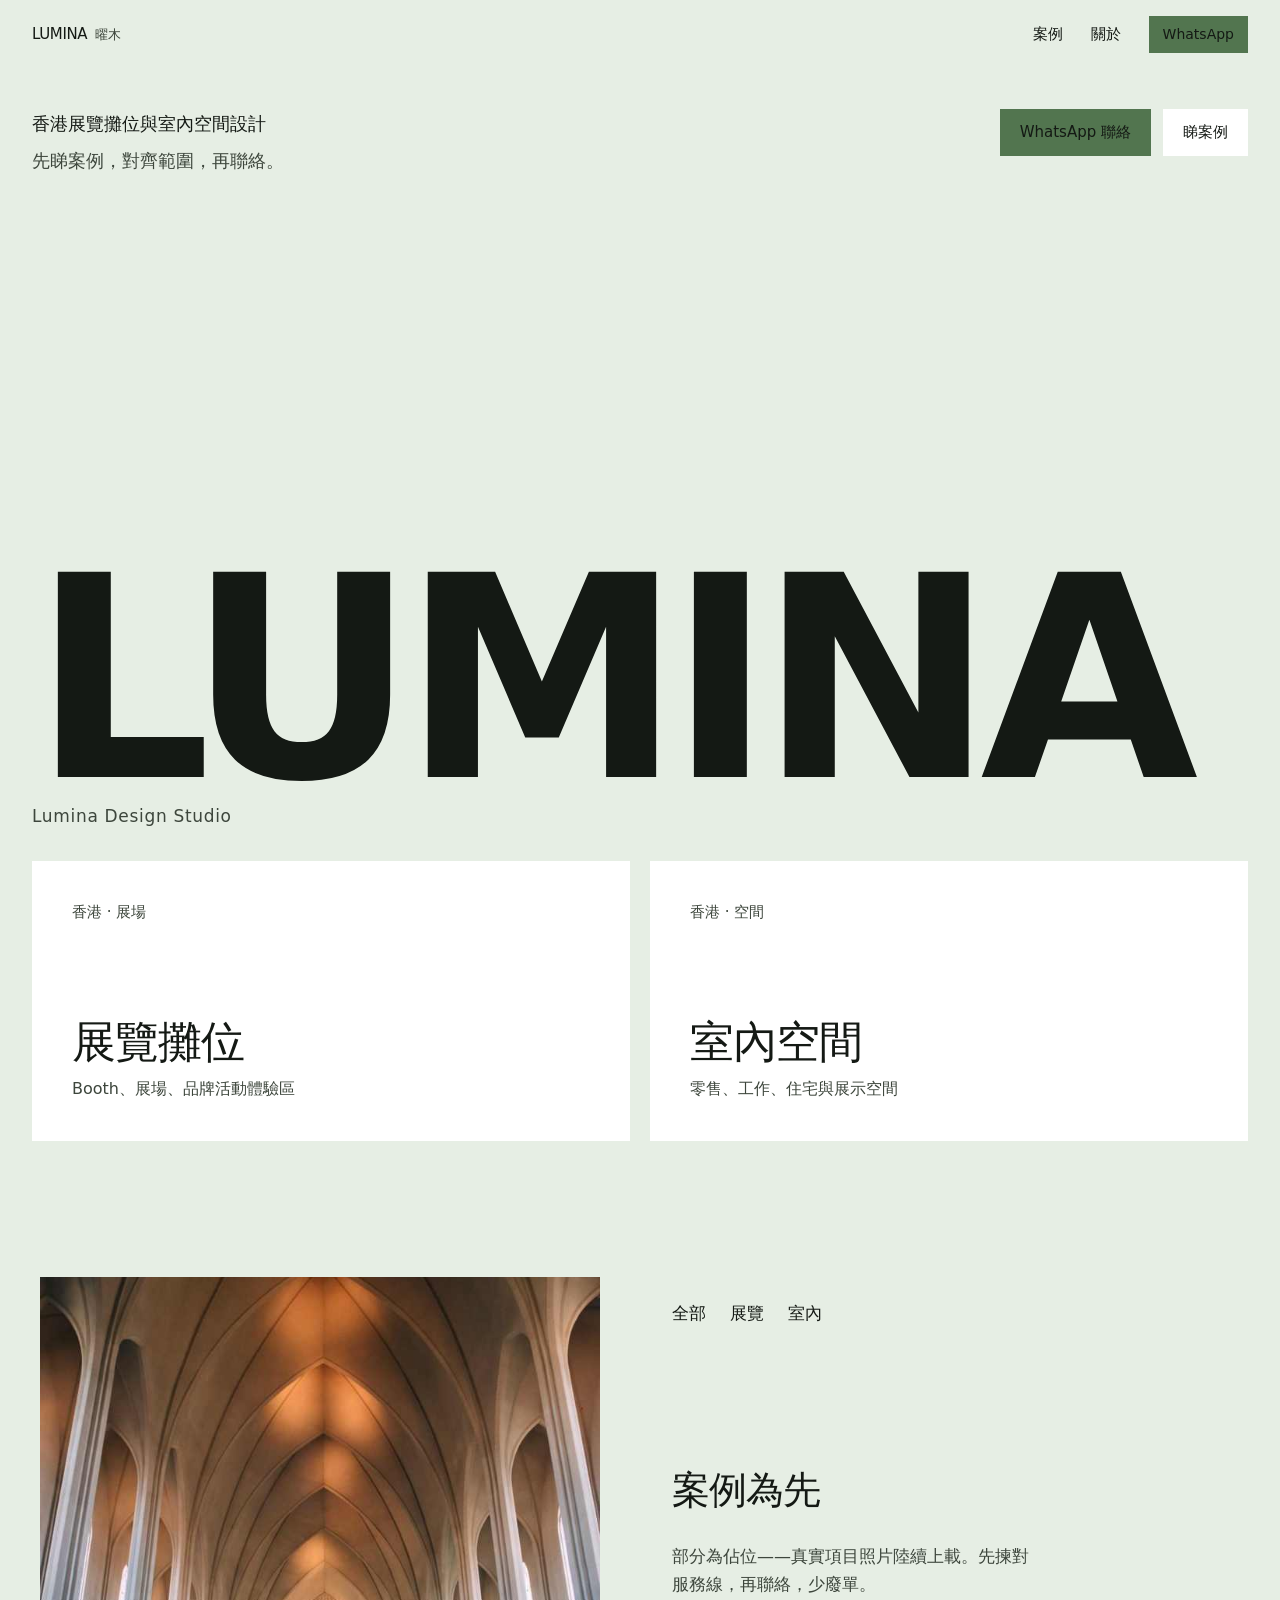
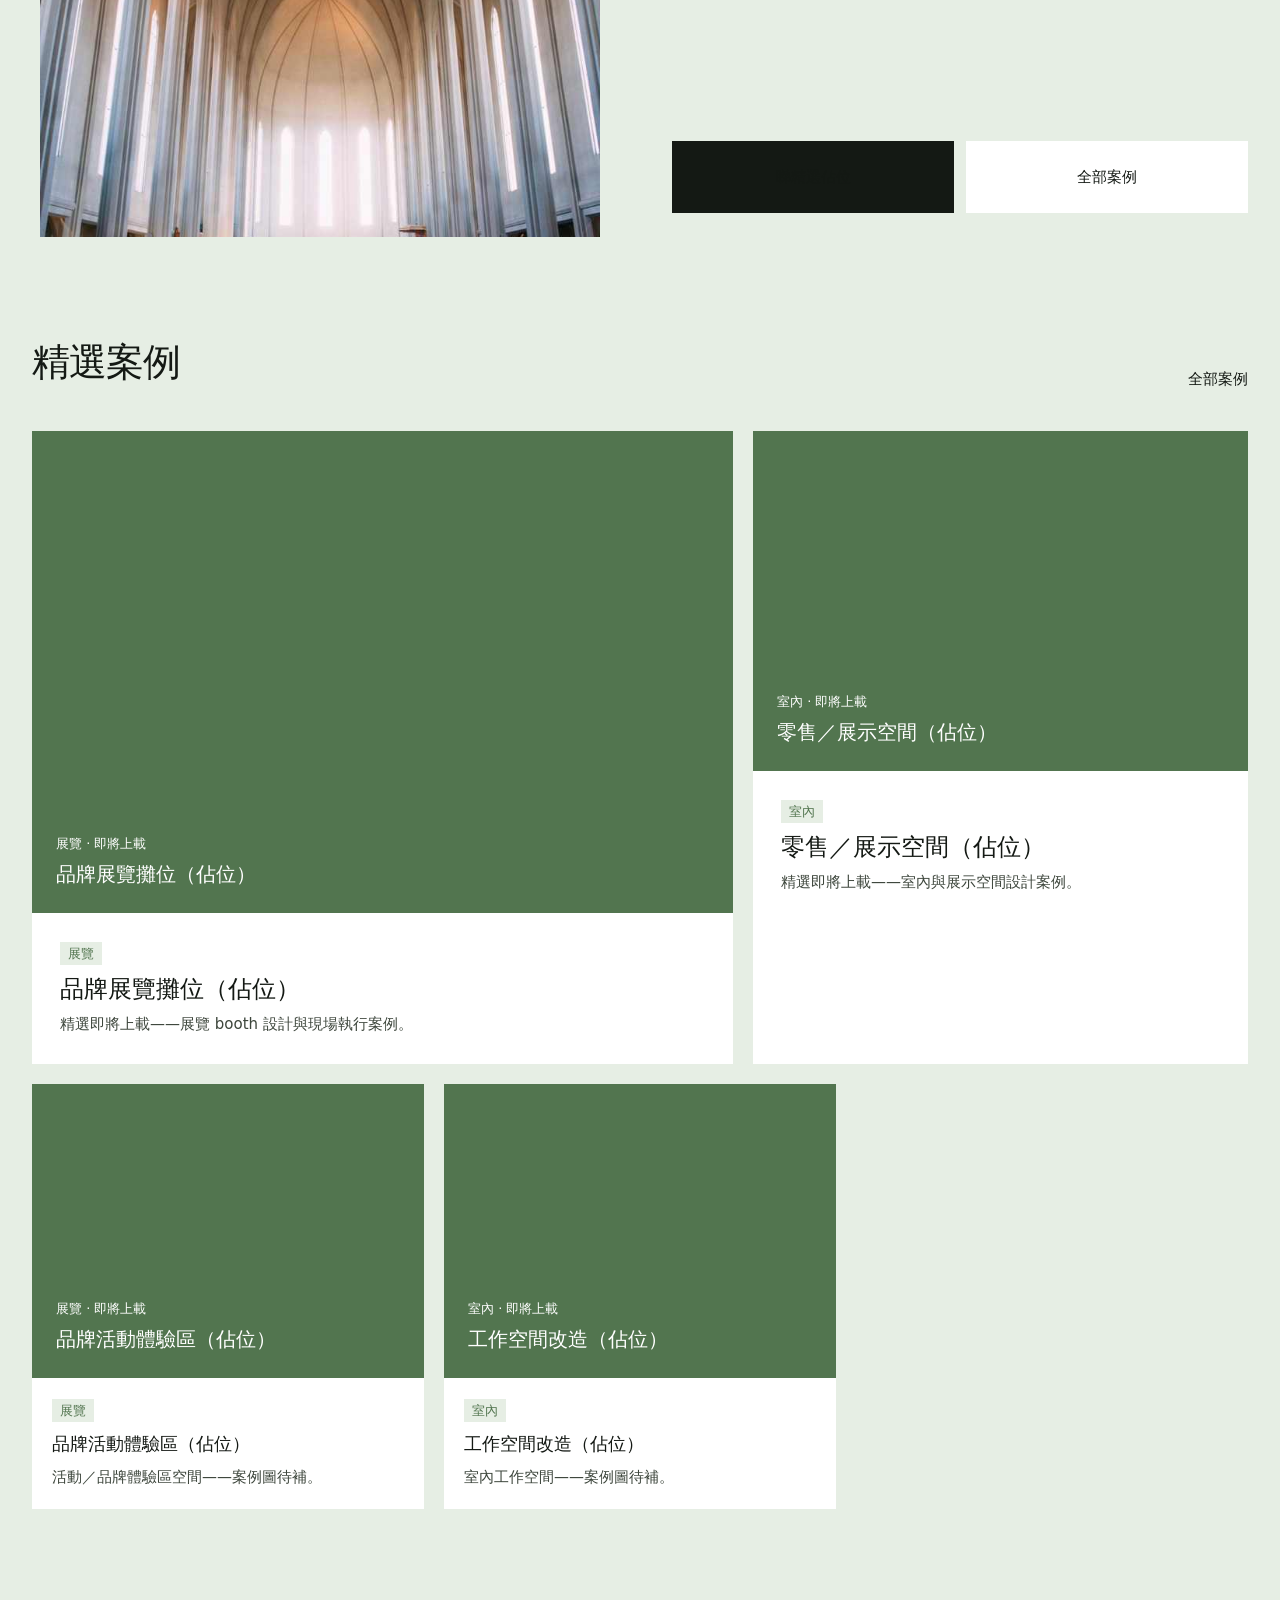
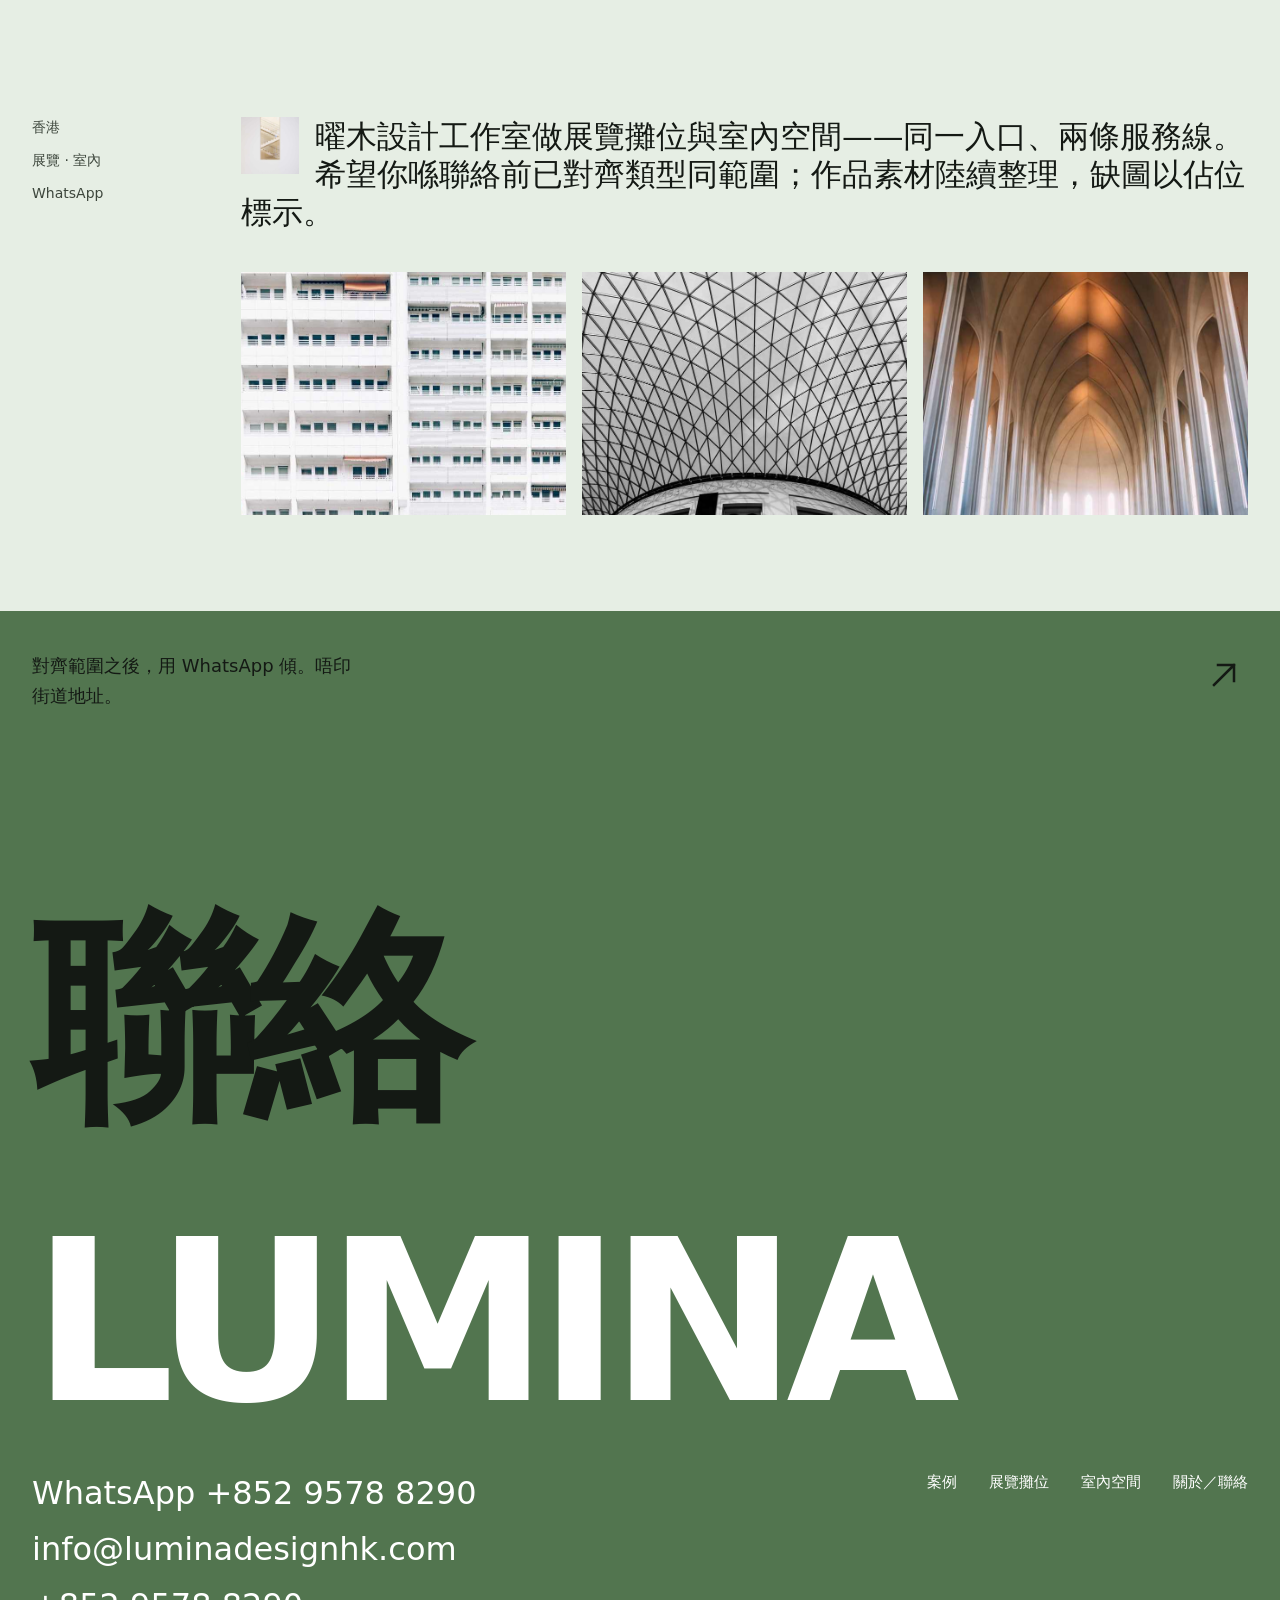
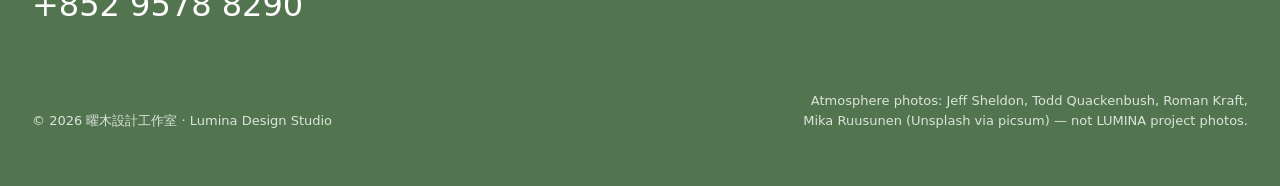
==== commit 19f2d132: "LUMINA preview: embed atmosphere images for Pages" ====
--- a/index.html
+++ b/index.html
@@ -1 +1 @@
-<!DOCTYPE html><!--BBxWs_aGy1Dwoqg5DIV8V--><html lang="zh-Hant-HK"><head><meta charSet="utf-8"/><meta name="viewport" content="width=device-width, initial-scale=1"/><link rel="preload" as="image" href="/atmosphere/vault.jpg"/><link rel="preload" as="image" href="/atmosphere/stairs.jpg"/><link rel="stylesheet" href="/_next/static/css/792e49ea5341f8a6.css" data-precedence="next"/><link rel="preload" as="script" fetchPriority="low" href="/_next/static/chunks/webpack-2eb758dea75faf50.js"/><script src="/_next/static/chunks/4bd1b696-c023c6e3521b1417.js" async=""></script><script src="/_next/static/chunks/255-1f92380adbc6ec99.js" async=""></script><script src="/_next/static/chunks/main-app-bb26da1ad66037b8.js" async=""></script><script src="/_next/static/chunks/619-ba102abea3e3d0e4.js" async=""></script><script src="/_next/static/chunks/app/page-cd8c24cbd8dbd1f4.js" async=""></script><title>曜木｜LUMINA — 香港展覽攤位與室內空間設計</title><meta name="description" content="曜木設計工作室｜Lumina Design Studio——展覽 booth 與室內／空間設計。先睇案例，再聯絡。"/><meta property="og:title" content="曜木設計工作室｜Lumina Design Studio"/><meta property="og:description" content="曜木設計工作室｜Lumina Design Studio——展覽 booth 與室內／空間設計。先睇案例，再聯絡。"/><meta property="og:locale" content="zh_HK"/><meta property="og:type" content="website"/><meta name="twitter:card" content="summary"/><meta name="twitter:title" content="曜木設計工作室｜Lumina Design Studio"/><meta name="twitter:description" content="曜木設計工作室｜Lumina Design Studio——展覽 booth 與室內／空間設計。先睇案例，再聯絡。"/><link rel="icon" href="/favicon.ico" type="image/x-icon" sizes="16x16"/><script src="/_next/static/chunks/polyfills-42372ed130431b0a.js" noModule=""></script></head><body class="flex min-h-screen flex-col antialiased"><div hidden=""><!--$--><!--/$--></div><header class="relative z-40 bg-[var(--ground)]"><div class="mx-auto flex max-w-[1400px] items-center justify-between gap-4 px-5 py-4 md:px-8"><a class="flex items-baseline gap-2 no-underline" href="/"><span class="text-[15px] font-medium tracking-tight text-[var(--ink)]">LUMINA</span><span class="text-[13px] text-[var(--muted)]">曜木</span></a><nav class="flex items-center gap-5 text-[15px] md:gap-7"><a class="text-[var(--ink)] hover:text-[var(--brand-green)]" href="/work/">案例</a><a class="text-[var(--ink)] hover:text-[var(--brand-green)]" href="/about/">關於</a><a href="https://wa.me/85295788290" target="_blank" rel="noopener noreferrer" class="inline-flex bg-[var(--brand-green)] px-3.5 py-2 text-[14px] text-[var(--brand-green-on)] hover:opacity-90">WhatsApp</a></nav></div></header><main class="flex-1"><section class="monument-crop relative min-h-[88svh] bg-[var(--ground)]"><div class="mx-auto flex min-h-[88svh] max-w-[1400px] flex-col justify-between px-5 pb-6 pt-6 md:px-8 md:pb-8 md:pt-10"><div class="reveal flex max-w-xl flex-col gap-4 md:flex-row md:items-start md:justify-between md:max-w-none"><p class="max-w-sm text-[16px] leading-relaxed text-[var(--ink)] md:text-[18px]">香港展覽攤位與室內空間設計<span class="mt-2 block text-[var(--muted)]">先睇案例，對齊範圍，再聯絡。</span></p><div class="flex flex-wrap gap-3 md:justify-end"><a href="https://wa.me/85295788290" target="_blank" rel="noopener noreferrer" class="inline-flex bg-[var(--brand-green)] px-5 py-3 text-[15px] text-[var(--brand-green-on)] hover:opacity-90">WhatsApp 聯絡</a><a class="inline-flex bg-[var(--surface)] px-5 py-3 text-[15px] text-[var(--ink)] hover:bg-[var(--brand-green-soft)]" href="/work/">睇案例</a></div></div><div class="mt-auto"><h1 class="monument select-none text-[clamp(4.75rem,22vw,18rem)] text-[var(--ink)]">LUMINA</h1><p class="mt-2 text-[15px] tracking-[0.04em] text-[var(--muted)] md:text-[17px]">Lumina Design Studio</p></div></div></section><section class="bg-[var(--ground)] px-5 pb-6 md:px-8 md:pb-10"><div class="mx-auto grid max-w-[1400px] gap-4 md:grid-cols-2 md:gap-5"><a class="service-plate flex min-h-[220px] flex-col justify-between bg-[var(--surface)] p-7 md:min-h-[280px] md:p-10" href="/work/?line=exhibition"><p class="text-[15px] text-[var(--muted)]">香港 · 展場</p><div><h2 class="text-[clamp(1.75rem,3.5vw,2.75rem)] font-medium leading-[1.05] tracking-tight text-[var(--ink)]">展覽攤位</h2><p class="mt-3 max-w-xs text-[16px] text-[var(--muted)]">Booth、展場、品牌活動體驗區</p></div></a><a class="service-plate flex min-h-[220px] flex-col justify-between bg-[var(--surface)] p-7 md:min-h-[280px] md:p-10" href="/work/?line=interior"><p class="text-[15px] text-[var(--muted)]">香港 · 空間</p><div><h2 class="text-[clamp(1.75rem,3.5vw,2.75rem)] font-medium leading-[1.05] tracking-tight text-[var(--ink)]">室內空間</h2><p class="mt-3 max-w-xs text-[16px] text-[var(--muted)]">零售、工作、住宅與展示空間</p></div></a></div></section><section class="bg-[var(--ground)] px-5 py-16 md:px-8 md:py-24"><div class="mx-auto grid max-w-[1400px] items-center gap-10 lg:grid-cols-2 lg:gap-16"><div class="mx-auto aspect-square w-full max-w-[560px] overflow-hidden bg-[var(--surface)]"><img src="/atmosphere/vault.jpg" alt="建築空間氛圍參考圖（非本工作室項目）" width="1200" height="1500" class="h-full w-full object-cover"/></div><div class="flex min-h-[320px] flex-col justify-between lg:min-h-[560px] lg:py-6"><div class="flex gap-6 text-[17px]"><a class="font-medium text-[var(--ink)]" href="/work/">全部</a><a class="text-[var(--muted)] hover:text-[var(--ink)]" href="/work/?line=exhibition">展覽</a><a class="text-[var(--muted)] hover:text-[var(--ink)]" href="/work/?line=interior">室內</a></div><div><h2 class="max-w-[14ch] text-[clamp(1.75rem,3vw,2.5rem)] font-medium leading-[1.1] tracking-tight text-[var(--ink)]">案例為先</h2><p class="mt-8 max-w-[34ch] text-[16px] leading-relaxed text-[var(--muted)] md:text-[17px]">部分為佔位——真實項目照片陸續上載。先揀對服務線，再聯絡，少廢單。</p></div><div class="grid grid-cols-2 gap-3"><a class="flex h-[72px] items-center justify-center bg-[var(--ink)] px-4 text-center text-[15px] text-[var(--ground)] hover:opacity-90" href="/work/trade-show-booth-placeholder/">睇精選佔位</a><a class="flex h-[72px] items-center justify-center bg-[var(--surface)] px-4 text-center text-[15px] text-[var(--ink)] hover:bg-[var(--brand-green-soft)]" href="/work/">全部案例</a></div></div></div></section><section class="bg-[var(--ground)] px-5 pb-20 md:px-8 md:pb-28"><div class="mx-auto max-w-[1400px]"><div class="mb-10 flex flex-wrap items-end justify-between gap-4"><h2 class="text-[clamp(1.75rem,3vw,2.5rem)] font-medium tracking-tight text-[var(--ink)]">精選案例</h2><a class="text-[15px] text-[var(--brand-green)] hover:opacity-80" href="/work/">全部案例</a></div><div class="grid gap-4 md:grid-cols-12 md:gap-5"><div class="case-tile md:col-span-7"><a class="group block h-full bg-[var(--surface)]" href="/work/trade-show-booth-placeholder/"><div class="relative flex w-full flex-col items-start justify-end overflow-hidden bg-[var(--brand-green)] p-5 text-[var(--brand-green-on)] md:p-6 aspect-[16/11] " role="img" aria-label="品牌展覽攤位（佔位）｜圖片即將上載"><span class="relative mb-2 text-[13px] text-[var(--brand-green-on)]">展覽<!-- --> · 即將上載</span><p class="relative line-clamp-2 text-[17px] font-medium leading-snug md:text-xl">品牌展覽攤位（佔位）</p></div><div class="space-y-2 p-6 md:p-7"><span class="inline-block bg-[var(--ground)] px-2 py-0.5 text-[13px] text-[var(--brand-green)]">展覽</span><h3 class="font-medium text-[var(--ink)] group-hover:text-[var(--brand-green)] text-xl md:text-2xl">品牌展覽攤位（佔位）</h3><p class="line-clamp-2 text-[15px] text-[var(--muted)]">精選即將上載——展覽 booth 設計與現場執行案例。</p></div></a></div><div class="case-tile md:col-span-5"><a class="group block h-full bg-[var(--surface)]" href="/work/retail-interior-placeholder/"><div class="relative flex w-full flex-col items-start justify-end overflow-hidden bg-[var(--brand-green)] p-5 text-[var(--brand-green-on)] md:p-6 aspect-[16/11] " role="img" aria-label="零售／展示空間（佔位）｜圖片即將上載"><span class="relative mb-2 text-[13px] text-[var(--brand-green-on)]">室內<!-- --> · 即將上載</span><p class="relative line-clamp-2 text-[17px] font-medium leading-snug md:text-xl">零售／展示空間（佔位）</p></div><div class="space-y-2 p-6 md:p-7"><span class="inline-block bg-[var(--ground)] px-2 py-0.5 text-[13px] text-[var(--brand-green)]">室內</span><h3 class="font-medium text-[var(--ink)] group-hover:text-[var(--brand-green)] text-xl md:text-2xl">零售／展示空間（佔位）</h3><p class="line-clamp-2 text-[15px] text-[var(--muted)]">精選即將上載——室內與展示空間設計案例。</p></div></a></div><div class="case-tile md:col-span-4"><a class="group block h-full bg-[var(--surface)]" href="/work/brand-activation-booth/"><div class="relative flex w-full flex-col items-start justify-end overflow-hidden bg-[var(--brand-green)] p-5 text-[var(--brand-green-on)] md:p-6 aspect-[4/3] " role="img" aria-label="品牌活動體驗區（佔位）｜圖片即將上載"><span class="relative mb-2 text-[13px] text-[var(--brand-green-on)]">展覽<!-- --> · 即將上載</span><p class="relative line-clamp-2 text-[17px] font-medium leading-snug md:text-xl">品牌活動體驗區（佔位）</p></div><div class="space-y-2 p-4 md:p-5"><span class="inline-block bg-[var(--ground)] px-2 py-0.5 text-[13px] text-[var(--brand-green)]">展覽</span><h3 class="font-medium text-[var(--ink)] group-hover:text-[var(--brand-green)] text-base md:text-lg">品牌活動體驗區（佔位）</h3><p class="line-clamp-2 text-[15px] text-[var(--muted)]">活動／品牌體驗區空間——案例圖待補。</p></div></a></div><div class="case-tile md:col-span-4"><a class="group block h-full bg-[var(--surface)]" href="/work/workspace-fitout/"><div class="relative flex w-full flex-col items-start justify-end overflow-hidden bg-[var(--brand-green)] p-5 text-[var(--brand-green-on)] md:p-6 aspect-[4/3] " role="img" aria-label="工作空間改造（佔位）｜圖片即將上載"><span class="relative mb-2 text-[13px] text-[var(--brand-green-on)]">室內<!-- --> · 即將上載</span><p class="relative line-clamp-2 text-[17px] font-medium leading-snug md:text-xl">工作空間改造（佔位）</p></div><div class="space-y-2 p-4 md:p-5"><span class="inline-block bg-[var(--ground)] px-2 py-0.5 text-[13px] text-[var(--brand-green)]">室內</span><h3 class="font-medium text-[var(--ink)] group-hover:text-[var(--brand-green)] text-base md:text-lg">工作空間改造（佔位）</h3><p class="line-clamp-2 text-[15px] text-[var(--muted)]">室內工作空間——案例圖待補。</p></div></a></div></div></div></section><section class="bg-[var(--ground)] px-5 py-16 md:px-8 md:py-24"><div class="mx-auto grid max-w-[1400px] gap-10 lg:grid-cols-12"><aside class="space-y-3 text-[14px] text-[var(--muted)] lg:col-span-2"><p>香港</p><p>展覽 · 室內</p><p><a href="https://wa.me/85295788290" target="_blank" rel="noopener noreferrer" class="text-[var(--ink)] underline-offset-2 hover:underline">WhatsApp</a></p></aside><div class="lg:col-span-10"><div class="float-left mb-2 mr-4 h-[3.6em] w-[3.6em] overflow-hidden bg-[var(--surface)]"><img src="/atmosphere/stairs.jpg" alt="空間光影氛圍參考（非本工作室項目）" width="1600" height="1000" class="h-full w-full object-cover"/></div><p class="text-[clamp(1.25rem,2.4vw,2.1rem)] font-normal leading-[1.25] text-[var(--ink)]"><strong class="font-medium">曜木設計工作室</strong>做展覽攤位與室內空間——同一入口、兩條服務線。希望你喺聯絡前已對齊類型同範圍；作品素材陸續整理，缺圖以佔位標示。</p><div class="mt-10 grid gap-4 sm:grid-cols-3"><img src="/atmosphere/facade.jpg" alt="建築立面氛圍參考（非本工作室項目）" width="1600" height="1000" class="aspect-[4/3] w-full object-cover" loading="lazy"/><img src="/atmosphere/lattice.jpg" alt="結構線條氛圍參考（非本工作室項目）" width="1600" height="1000" class="aspect-[4/3] w-full object-cover" loading="lazy"/><img src="/atmosphere/vault.jpg" alt="室內拱頂氛圍參考（非本工作室項目）" width="1200" height="1500" class="aspect-[4/3] w-full object-cover" loading="lazy"/></div></div></div></section><a href="https://wa.me/85295788290" target="_blank" rel="noopener noreferrer" class="cta-band relative flex min-h-[46svh] flex-col justify-between bg-[var(--brand-green)] px-5 py-8 text-[var(--brand-green-on)] md:min-h-[60svh] md:px-8 md:py-10"><div class="mx-auto flex w-full max-w-[1400px] items-start justify-between gap-4"><p class="max-w-xs text-[16px] leading-relaxed md:text-[18px]">對齊範圍之後，用 WhatsApp 傾。唔印街道地址。</p><svg width="48" height="48" viewBox="0 0 48 48" fill="none" aria-hidden="true" class="shrink-0"><path d="M14 34 L34 14 M18 14 H34 V30" stroke="currentColor" stroke-width="2.5" stroke-linecap="square"></path></svg></div><p class="monument mx-auto w-full max-w-[1400px] text-[clamp(3.5rem,26vw,14rem)]">聯絡</p></a><!--$--><!--/$--></main><footer class="monument-crop mt-auto bg-[var(--brand-green)] text-[var(--brand-green-on)]"><div class="mx-auto max-w-[1400px] px-5 pb-10 pt-14 md:px-8 md:pb-14 md:pt-20"><p class="monument select-none text-[clamp(4.5rem,18vw,14rem)] text-[var(--brand-green-on)]" aria-hidden="true">LUMINA</p><div class="mt-10 grid gap-10 md:mt-14 md:grid-cols-[1.2fr_1fr]"><div class="space-y-3 text-[clamp(1.25rem,2.5vw,2rem)] leading-snug"><a href="https://wa.me/85295788290" target="_blank" rel="noopener noreferrer" class="block hover:opacity-80">WhatsApp <!-- -->+852 9578 8290</a><a href="mailto:info@luminadesignhk.com" class="block hover:opacity-80">info@luminadesignhk.com</a><a href="tel:+85295788290" class="block hover:opacity-80">+852 9578 8290</a></div><div class="flex flex-wrap gap-x-8 gap-y-3 text-[15px] md:justify-end"><a class="hover:opacity-80" href="/work/">案例</a><a class="hover:opacity-80" href="/work/?line=exhibition">展覽攤位</a><a class="hover:opacity-80" href="/work/?line=interior">室內空間</a><a class="hover:opacity-80" href="/about/">關於／聯絡</a></div></div><div class="mt-12 flex flex-col gap-2 text-[13px] opacity-80 md:mt-16 md:flex-row md:items-end md:justify-between"><p>© <!-- -->2026<!-- --> <!-- -->曜木設計工作室<!-- --> · <!-- -->Lumina Design Studio</p><p class="max-w-md md:text-right">Atmosphere photos: Jeff Sheldon, Todd Quackenbush, Roman Kraft, Mika Ruusunen (Unsplash via picsum) — not LUMINA project photos.</p></div></div></footer><script src="/_next/static/chunks/webpack-2eb758dea75faf50.js" id="_R_" async=""></script><script>(self.__next_f=self.__next_f||[]).push([0])</script><script>self.__next_f.push([1,"1:\"$Sreact.fragment\"\n2:I[2619,[\"619\",\"static/chunks/619-ba102abea3e3d0e4.js\",\"974\",\"static/chunks/app/page-cd8c24cbd8dbd1f4.js\"],\"\"]\n3:I[9766,[],\"\"]\n4:I[8924,[],\"\"]\ne:I[7150,[],\"\"]\n:HL[\"/_next/static/css/792e49ea5341f8a6.css\",\"style\"]\n"])</script><script>self.__next_f.push([1,"0:{\"P\":null,\"b\":\"BBxWs-aGy1Dwoqg5DIV8V\",\"p\":\"\",\"c\":[\"\",\"\"],\"i\":false,\"f\":[[[\"\",{\"children\":[\"__PAGE__\",{}]},\"$undefined\",\"$undefined\",true],[\"\",[\"$\",\"$1\",\"c\",{\"children\":[[[\"$\",\"link\",\"0\",{\"rel\":\"stylesheet\",\"href\":\"/_next/static/css/792e49ea5341f8a6.css\",\"precedence\":\"next\",\"crossOrigin\":\"$undefined\",\"nonce\":\"$undefined\"}]],[\"$\",\"html\",null,{\"lang\":\"zh-Hant-HK\",\"children\":[\"$\",\"body\",null,{\"className\":\"flex min-h-screen flex-col antialiased\",\"children\":[[\"$\",\"header\",null,{\"className\":\"relative z-40 bg-[var(--ground)]\",\"children\":[\"$\",\"div\",null,{\"className\":\"mx-auto flex max-w-[1400px] items-center justify-between gap-4 px-5 py-4 md:px-8\",\"children\":[[\"$\",\"$L2\",null,{\"href\":\"/\",\"className\":\"flex items-baseline gap-2 no-underline\",\"children\":[[\"$\",\"span\",null,{\"className\":\"text-[15px] font-medium tracking-tight text-[var(--ink)]\",\"children\":\"LUMINA\"}],[\"$\",\"span\",null,{\"className\":\"text-[13px] text-[var(--muted)]\",\"children\":\"曜木\"}]]}],[\"$\",\"nav\",null,{\"className\":\"flex items-center gap-5 text-[15px] md:gap-7\",\"children\":[[[\"$\",\"$L2\",\"/work\",{\"href\":\"/work\",\"className\":\"text-[var(--ink)] hover:text-[var(--brand-green)]\",\"children\":\"案例\"}],[\"$\",\"$L2\",\"/about\",{\"href\":\"/about\",\"className\":\"text-[var(--ink)] hover:text-[var(--brand-green)]\",\"children\":\"關於\"}]],[\"$\",\"a\",null,{\"href\":\"https://wa.me/85295788290\",\"target\":\"_blank\",\"rel\":\"noopener noreferrer\",\"className\":\"inline-flex bg-[var(--brand-green)] px-3.5 py-2 text-[14px] text-[var(--brand-green-on)] hover:opacity-90\",\"children\":\"WhatsApp\"}]]}]]}]}],[\"$\",\"main\",null,{\"className\":\"flex-1\",\"children\":[\"$\",\"$L3\",null,{\"parallelRouterKey\":\"children\",\"error\":\"$undefined\",\"errorStyles\":\"$undefined\",\"errorScripts\":\"$undefined\",\"template\":[\"$\",\"$L4\",null,{}],\"templateStyles\":\"$undefined\",\"templateScripts\":\"$undefined\",\"notFound\":[[\"$\",\"div\",null,{\"className\":\"mx-auto max-w-[1400px] px-5 py-24 text-center md:px-8\",\"children\":[[\"$\",\"h1\",null,{\"className\":\"text-3xl font-medium text-[var(--ink)]\",\"children\":\"找不到頁面\"}],[\"$\",\"p\",null,{\"className\":\"mt-3 text-[var(--muted)]\",\"children\":\"連結可能已改或案例尚未上載。\"}],[\"$\",\"$L2\",null,{\"href\":\"/\",\"className\":\"mt-8 inline-flex bg-[var(--brand-green)] px-5 py-3 text-[15px] text-[var(--brand-green-on)]\",\"children\":\"返主頁\"}]]}],[]],\"forbidden\":\"$undefined\",\"unauthorized\":\"$undefined\"}]}],[\"$\",\"footer\",null,{\"className\":\"monument-crop mt-auto bg-[var(--brand-green)] text-[var(--brand-green-on)]\",\"children\":[\"$\",\"div\",null,{\"className\":\"mx-auto max-w-[1400px] px-5 pb-10 pt-14 md:px-8 md:pb-14 md:pt-20\",\"children\":[[\"$\",\"p\",null,{\"className\":\"monument select-none text-[clamp(4.5rem,18vw,14rem)] text-[var(--brand-green-on)]\",\"aria-hidden\":true,\"children\":\"LUMINA\"}],[\"$\",\"div\",null,{\"className\":\"mt-10 grid gap-10 md:mt-14 md:grid-cols-[1.2fr_1fr]\",\"children\":[[\"$\",\"div\",null,{\"className\":\"space-y-3 text-[clamp(1.25rem,2.5vw,2rem)] leading-snug\",\"children\":[[\"$\",\"a\",null,{\"href\":\"https://wa.me/85295788290\",\"target\":\"_blank\",\"rel\":\"noopener noreferrer\",\"className\":\"block hover:opacity-80\",\"children\":[\"WhatsApp \",\"+852 9578 8290\"]}],[\"$\",\"a\",null,{\"href\":\"mailto:info@luminadesignhk.com\",\"className\":\"block hover:opacity-80\",\"children\":\"info@luminadesignhk.com\"}],[\"$\",\"a\",null,{\"href\":\"tel:+85295788290\",\"className\":\"block hover:opacity-80\",\"children\":\"+852 9578 8290\"}]]}],[\"$\",\"div\",null,{\"className\":\"flex flex-wrap gap-x-8 gap-y-3 text-[15px] md:justify-end\",\"children\":[[\"$\",\"$L2\",null,{\"href\":\"/work\",\"className\":\"hover:opacity-80\",\"children\":\"案例\"}],[\"$\",\"$L2\",null,{\"href\":\"/work?line=exhibition\",\"className\":\"hover:opacity-80\",\"children\":\"展覽攤位\"}],[\"$\",\"$L2\",null,{\"href\":\"/work?line=interior\",\"className\":\"hover:opacity-80\",\"children\":\"室內空間\"}],[\"$\",\"$L2\",null,{\"href\":\"/about\",\"className\":\"hover:opacity-80\",\"children\":\"關於／聯絡\"}]]}]]}],[\"$\",\"div\",null,{\"className\":\"mt-12 flex flex-col gap-2 text-[13px] opacity-80 md:mt-16 md:flex-row md:items-end md:justify-between\",\"children\":[[\"$\",\"p\",null,{\"children\":[\"© \",2026,\" \",\"曜木設計工作室\",\" · \",\"Lumina Design Studio\"]}],[\"$\",\"p\",null,{\"className\":\"max-w-md md:text-right\",\"children\":\"Atmosphere photos: Jeff Sheldon, Todd Quackenbush, Roman Kraft, Mika Ruusunen (Unsplash via picsum) — not LUMINA project photos.\"}]]}]]}]}]]}]}]]}],{\"children\":[\"__PAGE__\",[\"$\",\"$1\",\"c\",{\"children\":[[[\"$\",\"section\",null,{\"className\":\"monument-crop relative min-h-[88svh] bg-[var(--ground)]\",\"children\":[\"$\",\"div\",null,{\"className\":\"mx-auto flex min-h-[88svh] max-w-[1400px] flex-col justify-between px-5 pb-6 pt-6 md:px-8 md:pb-8 md:pt-10\",\"children\":[\"$L5\",\"$L6\"]}]}],\"$L7\",\"$L8\",\"$L9\",\"$La\",\"$Lb\"],null,\"$Lc\"]}],{},null,false]},null,false],\"$Ld\",false]],\"m\":\"$undefined\",\"G\":[\"$e\",[]],\"s\":false,\"S\":true}\n"])</script><script>self.__next_f.push([1,"10:I[4431,[],\"OutletBoundary\"]\n12:I[5278,[],\"AsyncMetadataOutlet\"]\n14:I[4431,[],\"ViewportBoundary\"]\n16:I[4431,[],\"MetadataBoundary\"]\n17:\"$Sreact.suspense\"\n"])</script><script>self.__next_f.push([1,"5:[\"$\",\"div\",null,{\"className\":\"reveal flex max-w-xl flex-col gap-4 md:flex-row md:items-start md:justify-between md:max-w-none\",\"children\":[[\"$\",\"p\",null,{\"className\":\"max-w-sm text-[16px] leading-relaxed text-[var(--ink)] md:text-[18px]\",\"children\":[\"香港展覽攤位與室內空間設計\",[\"$\",\"span\",null,{\"className\":\"mt-2 block text-[var(--muted)]\",\"children\":\"先睇案例，對齊範圍，再聯絡。\"}]]}],[\"$\",\"div\",null,{\"className\":\"flex flex-wrap gap-3 md:justify-end\",\"children\":[[\"$\",\"a\",null,{\"href\":\"https://wa.me/85295788290\",\"target\":\"_blank\",\"rel\":\"noopener noreferrer\",\"className\":\"inline-flex bg-[var(--brand-green)] px-5 py-3 text-[15px] text-[var(--brand-green-on)] hover:opacity-90\",\"children\":\"WhatsApp 聯絡\"}],[\"$\",\"$L2\",null,{\"href\":\"/work\",\"className\":\"inline-flex bg-[var(--surface)] px-5 py-3 text-[15px] text-[var(--ink)] hover:bg-[var(--brand-green-soft)]\",\"children\":\"睇案例\"}]]}]]}]\n"])</script><script>self.__next_f.push([1,"6:[\"$\",\"div\",null,{\"className\":\"mt-auto\",\"children\":[[\"$\",\"h1\",null,{\"className\":\"monument select-none text-[clamp(4.75rem,22vw,18rem)] text-[var(--ink)]\",\"children\":\"LUMINA\"}],[\"$\",\"p\",null,{\"className\":\"mt-2 text-[15px] tracking-[0.04em] text-[var(--muted)] md:text-[17px]\",\"children\":\"Lumina Design Studio\"}]]}]\n"])</script><script>self.__next_f.push([1,"7:[\"$\",\"section\",null,{\"className\":\"bg-[var(--ground)] px-5 pb-6 md:px-8 md:pb-10\",\"children\":[\"$\",\"div\",null,{\"className\":\"mx-auto grid max-w-[1400px] gap-4 md:grid-cols-2 md:gap-5\",\"children\":[[\"$\",\"$L2\",null,{\"href\":\"/work?line=exhibition\",\"className\":\"service-plate flex min-h-[220px] flex-col justify-between bg-[var(--surface)] p-7 md:min-h-[280px] md:p-10\",\"children\":[[\"$\",\"p\",null,{\"className\":\"text-[15px] text-[var(--muted)]\",\"children\":\"香港 · 展場\"}],[\"$\",\"div\",null,{\"children\":[[\"$\",\"h2\",null,{\"className\":\"text-[clamp(1.75rem,3.5vw,2.75rem)] font-medium leading-[1.05] tracking-tight text-[var(--ink)]\",\"children\":\"展覽攤位\"}],[\"$\",\"p\",null,{\"className\":\"mt-3 max-w-xs text-[16px] text-[var(--muted)]\",\"children\":\"Booth、展場、品牌活動體驗區\"}]]}]]}],[\"$\",\"$L2\",null,{\"href\":\"/work?line=interior\",\"className\":\"service-plate flex min-h-[220px] flex-col justify-between bg-[var(--surface)] p-7 md:min-h-[280px] md:p-10\",\"children\":[[\"$\",\"p\",null,{\"className\":\"text-[15px] text-[var(--muted)]\",\"children\":\"香港 · 空間\"}],[\"$\",\"div\",null,{\"children\":[[\"$\",\"h2\",null,{\"className\":\"text-[clamp(1.75rem,3.5vw,2.75rem)] font-medium leading-[1.05] tracking-tight text-[var(--ink)]\",\"children\":\"室內空間\"}],[\"$\",\"p\",null,{\"className\":\"mt-3 max-w-xs text-[16px] text-[var(--muted)]\",\"children\":\"零售、工作、住宅與展示空間\"}]]}]]}]]}]}]\n"])</script><script>self.__next_f.push([1,"8:[\"$\",\"section\",null,{\"className\":\"bg-[var(--ground)] px-5 py-16 md:px-8 md:py-24\",\"children\":[\"$\",\"div\",null,{\"className\":\"mx-auto grid max-w-[1400px] items-center gap-10 lg:grid-cols-2 lg:gap-16\",\"children\":[[\"$\",\"div\",null,{\"className\":\"mx-auto aspect-square w-full max-w-[560px] overflow-hidden bg-[var(--surface)]\",\"children\":[\"$\",\"img\",null,{\"src\":\"/atmosphere/vault.jpg\",\"alt\":\"建築空間氛圍參考圖（非本工作室項目）\",\"width\":1200,\"height\":1500,\"className\":\"h-full w-full object-cover\"}]}],[\"$\",\"div\",null,{\"className\":\"flex min-h-[320px] flex-col justify-between lg:min-h-[560px] lg:py-6\",\"children\":[[\"$\",\"div\",null,{\"className\":\"flex gap-6 text-[17px]\",\"children\":[[\"$\",\"$L2\",null,{\"href\":\"/work\",\"className\":\"font-medium text-[var(--ink)]\",\"children\":\"全部\"}],[\"$\",\"$L2\",null,{\"href\":\"/work?line=exhibition\",\"className\":\"text-[var(--muted)] hover:text-[var(--ink)]\",\"children\":\"展覽\"}],[\"$\",\"$L2\",null,{\"href\":\"/work?line=interior\",\"className\":\"text-[var(--muted)] hover:text-[var(--ink)]\",\"children\":\"室內\"}]]}],[\"$\",\"div\",null,{\"children\":[[\"$\",\"h2\",null,{\"className\":\"max-w-[14ch] text-[clamp(1.75rem,3vw,2.5rem)] font-medium leading-[1.1] tracking-tight text-[var(--ink)]\",\"children\":\"案例為先\"}],[\"$\",\"p\",null,{\"className\":\"mt-8 max-w-[34ch] text-[16px] leading-relaxed text-[var(--muted)] md:text-[17px]\",\"children\":\"部分為佔位——真實項目照片陸續上載。先揀對服務線，再聯絡，少廢單。\"}]]}],[\"$\",\"div\",null,{\"className\":\"grid grid-cols-2 gap-3\",\"children\":[[\"$\",\"$L2\",null,{\"href\":\"/work/trade-show-booth-placeholder\",\"className\":\"flex h-[72px] items-center justify-center bg-[var(--ink)] px-4 text-center text-[15px] text-[var(--ground)] hover:opacity-90\",\"children\":\"睇精選佔位\"}],[\"$\",\"$L2\",null,{\"href\":\"/work\",\"className\":\"flex h-[72px] items-center justify-center bg-[var(--surface)] px-4 text-center text-[15px] text-[var(--ink)] hover:bg-[var(--brand-green-soft)]\",\"children\":\"全部案例\"}]]}]]}]]}]}]\n"])</script><script>self.__next_f.push([1,"9:[\"$\",\"section\",null,{\"className\":\"bg-[var(--ground)] px-5 pb-20 md:px-8 md:pb-28\",\"children\":[\"$\",\"div\",null,{\"className\":\"mx-auto max-w-[1400px]\",\"children\":[[\"$\",\"div\",null,{\"className\":\"mb-10 flex flex-wrap items-end justify-between gap-4\",\"children\":[[\"$\",\"h2\",null,{\"className\":\"text-[clamp(1.75rem,3vw,2.5rem)] font-medium tracking-tight text-[var(--ink)]\",\"children\":\"精選案例\"}],[\"$\",\"$L2\",null,{\"href\":\"/work\",\"className\":\"text-[15px] text-[var(--brand-green)] hover:opacity-80\",\"children\":\"全部案例\"}]]}],[\"$\",\"div\",null,{\"className\":\"grid gap-4 md:grid-cols-12 md:gap-5\",\"children\":[[\"$\",\"div\",null,{\"className\":\"case-tile md:col-span-7\",\"children\":[\"$\",\"$L2\",null,{\"href\":\"/work/trade-show-booth-placeholder\",\"className\":\"group block h-full bg-[var(--surface)]\",\"children\":[[\"$\",\"div\",null,{\"className\":\"relative flex w-full flex-col items-start justify-end overflow-hidden bg-[var(--brand-green)] p-5 text-[var(--brand-green-on)] md:p-6 aspect-[16/11] \",\"role\":\"img\",\"aria-label\":\"品牌展覽攤位（佔位）｜圖片即將上載\",\"children\":[[\"$\",\"span\",null,{\"className\":\"relative mb-2 text-[13px] text-[var(--brand-green-on)]\",\"children\":[\"展覽\",\" · 即將上載\"]}],[\"$\",\"p\",null,{\"className\":\"relative line-clamp-2 text-[17px] font-medium leading-snug md:text-xl\",\"children\":\"品牌展覽攤位（佔位）\"}]]}],[\"$\",\"div\",null,{\"className\":\"space-y-2 p-6 md:p-7\",\"children\":[[\"$\",\"span\",null,{\"className\":\"inline-block bg-[var(--ground)] px-2 py-0.5 text-[13px] text-[var(--brand-green)]\",\"children\":\"展覽\"}],[\"$\",\"h3\",null,{\"className\":\"font-medium text-[var(--ink)] group-hover:text-[var(--brand-green)] text-xl md:text-2xl\",\"children\":\"品牌展覽攤位（佔位）\"}],[\"$\",\"p\",null,{\"className\":\"line-clamp-2 text-[15px] text-[var(--muted)]\",\"children\":\"精選即將上載——展覽 booth 設計與現場執行案例。\"}]]}]]}]}],[\"$\",\"div\",null,{\"className\":\"case-tile md:col-span-5\",\"children\":[\"$\",\"$L2\",null,{\"href\":\"/work/retail-interior-placeholder\",\"className\":\"group block h-full bg-[var(--surface)]\",\"children\":[[\"$\",\"div\",null,{\"className\":\"relative flex w-full flex-col items-start justify-end overflow-hidden bg-[var(--brand-green)] p-5 text-[var(--brand-green-on)] md:p-6 aspect-[16/11] \",\"role\":\"img\",\"aria-label\":\"零售／展示空間（佔位）｜圖片即將上載\",\"children\":[[\"$\",\"span\",null,{\"className\":\"relative mb-2 text-[13px] text-[var(--brand-green-on)]\",\"children\":[\"室內\",\" · 即將上載\"]}],[\"$\",\"p\",null,{\"className\":\"relative line-clamp-2 text-[17px] font-medium leading-snug md:text-xl\",\"children\":\"零售／展示空間（佔位）\"}]]}],[\"$\",\"div\",null,{\"className\":\"space-y-2 p-6 md:p-7\",\"children\":[[\"$\",\"span\",null,{\"className\":\"inline-block bg-[var(--ground)] px-2 py-0.5 text-[13px] text-[var(--brand-green)]\",\"children\":\"室內\"}],[\"$\",\"h3\",null,{\"className\":\"font-medium text-[var(--ink)] group-hover:text-[var(--brand-green)] text-xl md:text-2xl\",\"children\":\"零售／展示空間（佔位）\"}],[\"$\",\"p\",null,{\"className\":\"line-clamp-2 text-[15px] text-[var(--muted)]\",\"children\":\"精選即將上載——室內與展示空間設計案例。\"}]]}]]}]}],[[\"$\",\"div\",\"brand-activation-booth\",{\"className\":\"case-tile md:col-span-4\",\"children\":[\"$\",\"$L2\",null,{\"href\":\"/work/brand-activation-booth\",\"className\":\"group block h-full bg-[var(--surface)]\",\"children\":[[\"$\",\"div\",null,{\"className\":\"relative flex w-full flex-col items-start justify-end overflow-hidden bg-[var(--brand-green)] p-5 text-[var(--brand-green-on)] md:p-6 aspect-[4/3] \",\"role\":\"img\",\"aria-label\":\"品牌活動體驗區（佔位）｜圖片即將上載\",\"children\":[[\"$\",\"span\",null,{\"className\":\"relative mb-2 text-[13px] text-[var(--brand-green-on)]\",\"children\":[\"展覽\",\" · 即將上載\"]}],[\"$\",\"p\",null,{\"className\":\"relative line-clamp-2 text-[17px] font-medium leading-snug md:text-xl\",\"children\":\"品牌活動體驗區（佔位）\"}]]}],[\"$\",\"div\",null,{\"className\":\"space-y-2 p-4 md:p-5\",\"children\":[[\"$\",\"span\",null,{\"className\":\"inline-block bg-[var(--ground)] px-2 py-0.5 text-[13px] text-[var(--brand-green)]\",\"children\":\"展覽\"}],[\"$\",\"h3\",null,{\"className\":\"font-medium text-[var(--ink)] group-hover:text-[var(--brand-green)] text-base md:text-lg\",\"children\":\"品牌活動體驗區（佔位）\"}],[\"$\",\"p\",null,{\"className\":\"line-clamp-2 text-[15px] text-[var(--muted)]\",\"children\":\"活動／品牌體驗區空間——案例圖待補。\"}]]}]]}]}],\"$Lf\"]]}]]}]}]\n"])</script><script>self.__next_f.push([1,"a:[\"$\",\"section\",null,{\"className\":\"bg-[var(--ground)] px-5 py-16 md:px-8 md:py-24\",\"children\":[\"$\",\"div\",null,{\"className\":\"mx-auto grid max-w-[1400px] gap-10 lg:grid-cols-12\",\"children\":[[\"$\",\"aside\",null,{\"className\":\"space-y-3 text-[14px] text-[var(--muted)] lg:col-span-2\",\"children\":[[\"$\",\"p\",null,{\"children\":\"香港\"}],[\"$\",\"p\",null,{\"children\":\"展覽 · 室內\"}],[\"$\",\"p\",null,{\"children\":[\"$\",\"a\",null,{\"href\":\"https://wa.me/85295788290\",\"target\":\"_blank\",\"rel\":\"noopener noreferrer\",\"className\":\"text-[var(--ink)] underline-offset-2 hover:underline\",\"children\":\"WhatsApp\"}]}]]}],[\"$\",\"div\",null,{\"className\":\"lg:col-span-10\",\"children\":[[\"$\",\"div\",null,{\"className\":\"float-left mb-2 mr-4 h-[3.6em] w-[3.6em] overflow-hidden bg-[var(--surface)]\",\"children\":[\"$\",\"img\",null,{\"src\":\"/atmosphere/stairs.jpg\",\"alt\":\"空間光影氛圍參考（非本工作室項目）\",\"width\":1600,\"height\":1000,\"className\":\"h-full w-full object-cover\"}]}],[\"$\",\"p\",null,{\"className\":\"text-[clamp(1.25rem,2.4vw,2.1rem)] font-normal leading-[1.25] text-[var(--ink)]\",\"children\":[[\"$\",\"strong\",null,{\"className\":\"font-medium\",\"children\":\"曜木設計工作室\"}],\"做展覽攤位與室內空間——同一入口、兩條服務線。希望你喺聯絡前已對齊類型同範圍；作品素材陸續整理，缺圖以佔位標示。\"]}],[\"$\",\"div\",null,{\"className\":\"mt-10 grid gap-4 sm:grid-cols-3\",\"children\":[[\"$\",\"img\",null,{\"src\":\"/atmosphere/facade.jpg\",\"alt\":\"建築立面氛圍參考（非本工作室項目）\",\"width\":1600,\"height\":1000,\"className\":\"aspect-[4/3] w-full object-cover\",\"loading\":\"lazy\"}],[\"$\",\"img\",null,{\"src\":\"/atmosphere/lattice.jpg\",\"alt\":\"結構線條氛圍參考（非本工作室項目）\",\"width\":1600,\"height\":1000,\"className\":\"aspect-[4/3] w-full object-cover\",\"loading\":\"lazy\"}],[\"$\",\"img\",null,{\"src\":\"/atmosphere/vault.jpg\",\"alt\":\"室內拱頂氛圍參考（非本工作室項目）\",\"width\":1200,\"height\":1500,\"className\":\"aspect-[4/3] w-full object-cover\",\"loading\":\"lazy\"}]]}]]}]]}]}]\n"])</script><script>self.__next_f.push([1,"b:[\"$\",\"a\",null,{\"href\":\"https://wa.me/85295788290\",\"target\":\"_blank\",\"rel\":\"noopener noreferrer\",\"className\":\"cta-band relative flex min-h-[46svh] flex-col justify-between bg-[var(--brand-green)] px-5 py-8 text-[var(--brand-green-on)] md:min-h-[60svh] md:px-8 md:py-10\",\"children\":[[\"$\",\"div\",null,{\"className\":\"mx-auto flex w-full max-w-[1400px] items-start justify-between gap-4\",\"children\":[[\"$\",\"p\",null,{\"className\":\"max-w-xs text-[16px] leading-relaxed md:text-[18px]\",\"children\":\"對齊範圍之後，用 WhatsApp 傾。唔印街道地址。\"}],[\"$\",\"svg\",null,{\"width\":\"48\",\"height\":\"48\",\"viewBox\":\"0 0 48 48\",\"fill\":\"none\",\"aria-hidden\":true,\"className\":\"shrink-0\",\"children\":[\"$\",\"path\",null,{\"d\":\"M14 34 L34 14 M18 14 H34 V30\",\"stroke\":\"currentColor\",\"strokeWidth\":\"2.5\",\"strokeLinecap\":\"square\"}]}]]}],[\"$\",\"p\",null,{\"className\":\"monument mx-auto w-full max-w-[1400px] text-[clamp(3.5rem,26vw,14rem)]\",\"children\":\"聯絡\"}]]}]\n"])</script><script>self.__next_f.push([1,"c:[\"$\",\"$L10\",null,{\"children\":[\"$L11\",[\"$\",\"$L12\",null,{\"promise\":\"$@13\"}]]}]\nd:[\"$\",\"$1\",\"h\",{\"children\":[null,[[\"$\",\"$L14\",null,{\"children\":\"$L15\"}],null],[\"$\",\"$L16\",null,{\"children\":[\"$\",\"div\",null,{\"hidden\":true,\"children\":[\"$\",\"$17\",null,{\"fallback\":null,\"children\":\"$L18\"}]}]}]]}]\n"])</script><script>self.__next_f.push([1,"f:[\"$\",\"div\",\"workspace-fitout\",{\"className\":\"case-tile md:col-span-4\",\"children\":[\"$\",\"$L2\",null,{\"href\":\"/work/workspace-fitout\",\"className\":\"group block h-full bg-[var(--surface)]\",\"children\":[[\"$\",\"div\",null,{\"className\":\"relative flex w-full flex-col items-start justify-end overflow-hidden bg-[var(--brand-green)] p-5 text-[var(--brand-green-on)] md:p-6 aspect-[4/3] \",\"role\":\"img\",\"aria-label\":\"工作空間改造（佔位）｜圖片即將上載\",\"children\":[[\"$\",\"span\",null,{\"className\":\"relative mb-2 text-[13px] text-[var(--brand-green-on)]\",\"children\":[\"室內\",\" · 即將上載\"]}],[\"$\",\"p\",null,{\"className\":\"relative line-clamp-2 text-[17px] font-medium leading-snug md:text-xl\",\"children\":\"工作空間改造（佔位）\"}]]}],[\"$\",\"div\",null,{\"className\":\"space-y-2 p-4 md:p-5\",\"children\":[[\"$\",\"span\",null,{\"className\":\"inline-block bg-[var(--ground)] px-2 py-0.5 text-[13px] text-[var(--brand-green)]\",\"children\":\"室內\"}],[\"$\",\"h3\",null,{\"className\":\"font-medium text-[var(--ink)] group-hover:text-[var(--brand-green)] text-base md:text-lg\",\"children\":\"工作空間改造（佔位）\"}],[\"$\",\"p\",null,{\"className\":\"line-clamp-2 text-[15px] text-[var(--muted)]\",\"children\":\"室內工作空間——案例圖待補。\"}]]}]]}]}]\n"])</script><script>self.__next_f.push([1,"15:[[\"$\",\"meta\",\"0\",{\"charSet\":\"utf-8\"}],[\"$\",\"meta\",\"1\",{\"name\":\"viewport\",\"content\":\"width=device-width, initial-scale=1\"}]]\n11:null\n"])</script><script>self.__next_f.push([1,"19:I[622,[],\"IconMark\"]\n"])</script><script>self.__next_f.push([1,"13:{\"metadata\":[[\"$\",\"title\",\"0\",{\"children\":\"曜木｜LUMINA — 香港展覽攤位與室內空間設計\"}],[\"$\",\"meta\",\"1\",{\"name\":\"description\",\"content\":\"曜木設計工作室｜Lumina Design Studio——展覽 booth 與室內／空間設計。先睇案例，再聯絡。\"}],[\"$\",\"meta\",\"2\",{\"property\":\"og:title\",\"content\":\"曜木設計工作室｜Lumina Design Studio\"}],[\"$\",\"meta\",\"3\",{\"property\":\"og:description\",\"content\":\"曜木設計工作室｜Lumina Design Studio——展覽 booth 與室內／空間設計。先睇案例，再聯絡。\"}],[\"$\",\"meta\",\"4\",{\"property\":\"og:locale\",\"content\":\"zh_HK\"}],[\"$\",\"meta\",\"5\",{\"property\":\"og:type\",\"content\":\"website\"}],[\"$\",\"meta\",\"6\",{\"name\":\"twitter:card\",\"content\":\"summary\"}],[\"$\",\"meta\",\"7\",{\"name\":\"twitter:title\",\"content\":\"曜木設計工作室｜Lumina Design Studio\"}],[\"$\",\"meta\",\"8\",{\"name\":\"twitter:description\",\"content\":\"曜木設計工作室｜Lumina Design Studio——展覽 booth 與室內／空間設計。先睇案例，再聯絡。\"}],[\"$\",\"link\",\"9\",{\"rel\":\"icon\",\"href\":\"/favicon.ico\",\"type\":\"image/x-icon\",\"sizes\":\"16x16\"}],[\"$\",\"$L19\",\"10\",{}]],\"error\":null,\"digest\":\"$undefined\"}\n"])</script><script>self.__next_f.push([1,"18:\"$13:metadata\"\n"])</script></body></html>+<!DOCTYPE html><!--yKZczwlmEa1ygbycLDdL1--><html lang="zh-Hant-HK"><head><meta charSet="utf-8"/><meta name="viewport" content="width=device-width, initial-scale=1"/><link rel="stylesheet" href="/_next/static/css/792e49ea5341f8a6.css" data-precedence="next"/><link rel="preload" as="script" fetchPriority="low" href="/_next/static/chunks/webpack-2eb758dea75faf50.js"/><script src="/_next/static/chunks/4bd1b696-c023c6e3521b1417.js" async=""></script><script src="/_next/static/chunks/255-1f92380adbc6ec99.js" async=""></script><script src="/_next/static/chunks/main-app-bb26da1ad66037b8.js" async=""></script><script src="/_next/static/chunks/619-ba102abea3e3d0e4.js" async=""></script><script src="/_next/static/chunks/app/page-cd8c24cbd8dbd1f4.js" async=""></script><title>曜木｜LUMINA — 香港展覽攤位與室內空間設計</title><meta name="description" content="曜木設計工作室｜Lumina Design Studio——展覽 booth 與室內／空間設計。先睇案例，再聯絡。"/><meta property="og:title" content="曜木設計工作室｜Lumina Design Studio"/><meta property="og:description" content="曜木設計工作室｜Lumina Design Studio——展覽 booth 與室內／空間設計。先睇案例，再聯絡。"/><meta property="og:locale" content="zh_HK"/><meta property="og:type" content="website"/><meta name="twitter:card" content="summary"/><meta name="twitter:title" content="曜木設計工作室｜Lumina Design Studio"/><meta name="twitter:description" content="曜木設計工作室｜Lumina Design Studio——展覽 booth 與室內／空間設計。先睇案例，再聯絡。"/><link rel="icon" href="/favicon.ico" type="image/x-icon" sizes="16x16"/><script src="/_next/static/chunks/polyfills-42372ed130431b0a.js" noModule=""></script></head><body class="flex min-h-screen flex-col antialiased"><div hidden=""><!--$--><!--/$--></div><header class="relative z-40 bg-[var(--ground)]"><div class="mx-auto flex max-w-[1400px] items-center justify-between gap-4 px-5 py-4 md:px-8"><a class="flex items-baseline gap-2 no-underline" href="/"><span class="text-[15px] font-medium tracking-tight text-[var(--ink)]">LUMINA</span><span class="text-[13px] text-[var(--muted)]">曜木</span></a><nav class="flex items-center gap-5 text-[15px] md:gap-7"><a class="text-[var(--ink)] hover:text-[var(--brand-green)]" href="/work/">案例</a><a class="text-[var(--ink)] hover:text-[var(--brand-green)]" href="/about/">關於</a><a href="https://wa.me/85295788290" target="_blank" rel="noopener noreferrer" class="inline-flex bg-[var(--brand-green)] px-3.5 py-2 text-[14px] text-[var(--brand-green-on)] hover:opacity-90">WhatsApp</a></nav></div></header><main class="flex-1"><section class="monument-crop relative min-h-[88svh] bg-[var(--ground)]"><div class="mx-auto flex min-h-[88svh] max-w-[1400px] flex-col justify-between px-5 pb-6 pt-6 md:px-8 md:pb-8 md:pt-10"><div class="reveal flex max-w-xl flex-col gap-4 md:flex-row md:items-start md:justify-between md:max-w-none"><p class="max-w-sm text-[16px] leading-relaxed text-[var(--ink)] md:text-[18px]">香港展覽攤位與室內空間設計<span class="mt-2 block text-[var(--muted)]">先睇案例，對齊範圍，再聯絡。</span></p><div class="flex flex-wrap gap-3 md:justify-end"><a href="https://wa.me/85295788290" target="_blank" rel="noopener noreferrer" class="inline-flex bg-[var(--brand-green)] px-5 py-3 text-[15px] text-[var(--brand-green-on)] hover:opacity-90">WhatsApp 聯絡</a><a class="inline-flex bg-[var(--surface)] px-5 py-3 text-[15px] text-[var(--ink)] hover:bg-[var(--brand-green-soft)]" href="/work/">睇案例</a></div></div><div class="mt-auto"><h1 class="monument select-none text-[clamp(4.75rem,22vw,18rem)] text-[var(--ink)]">LUMINA</h1><p class="mt-2 text-[15px] tracking-[0.04em] text-[var(--muted)] md:text-[17px]">Lumina Design Studio</p></div></div></section><section class="bg-[var(--ground)] px-5 pb-6 md:px-8 md:pb-10"><div class="mx-auto grid max-w-[1400px] gap-4 md:grid-cols-2 md:gap-5"><a class="service-plate flex min-h-[220px] flex-col justify-between bg-[var(--surface)] p-7 md:min-h-[280px] md:p-10" href="/work/?line=exhibition"><p class="text-[15px] text-[var(--muted)]">香港 · 展場</p><div><h2 class="text-[clamp(1.75rem,3.5vw,2.75rem)] font-medium leading-[1.05] tracking-tight text-[var(--ink)]">展覽攤位</h2><p class="mt-3 max-w-xs text-[16px] text-[var(--muted)]">Booth、展場、品牌活動體驗區</p></div></a><a class="service-plate flex min-h-[220px] flex-col justify-between bg-[var(--surface)] p-7 md:min-h-[280px] md:p-10" href="/work/?line=interior"><p class="text-[15px] text-[var(--muted)]">香港 · 空間</p><div><h2 class="text-[clamp(1.75rem,3.5vw,2.75rem)] font-medium leading-[1.05] tracking-tight text-[var(--ink)]">室內空間</h2><p class="mt-3 max-w-xs text-[16px] text-[var(--muted)]">零售、工作、住宅與展示空間</p></div></a></div></section><section class="bg-[var(--ground)] px-5 py-16 md:px-8 md:py-24"><div class="mx-auto grid max-w-[1400px] items-center gap-10 lg:grid-cols-2 lg:gap-16"><div class="mx-auto aspect-square w-full max-w-[560px] overflow-hidden bg-[var(--surface)]"><img src="[data-uri]" alt="建築空間氛圍參考圖（非本工作室項目）" width="1200" height="1500" class="h-full w-full object-cover"/></div><div class="flex min-h-[320px] flex-col justify-between lg:min-h-[560px] lg:py-6"><div class="flex gap-6 text-[17px]"><a class="font-medium text-[var(--ink)]" href="/work/">全部</a><a class="text-[var(--muted)] hover:text-[var(--ink)]" href="/work/?line=exhibition">展覽</a><a class="text-[var(--muted)] hover:text-[var(--ink)]" href="/work/?line=interior">室內</a></div><div><h2 class="max-w-[14ch] text-[clamp(1.75rem,3vw,2.5rem)] font-medium leading-[1.1] tracking-tight text-[var(--ink)]">案例為先</h2><p class="mt-8 max-w-[34ch] text-[16px] leading-relaxed text-[var(--muted)] md:text-[17px]">部分為佔位——真實項目照片陸續上載。先揀對服務線，再聯絡，少廢單。</p></div><div class="grid grid-cols-2 gap-3"><a class="flex h-[72px] items-center justify-center bg-[var(--ink)] px-4 text-center text-[15px] text-[var(--ground)] hover:opacity-90" href="/work/trade-show-booth-placeholder/">睇精選佔位</a><a class="flex h-[72px] items-center justify-center bg-[var(--surface)] px-4 text-center text-[15px] text-[var(--ink)] hover:bg-[var(--brand-green-soft)]" href="/work/">全部案例</a></div></div></div></section><section class="bg-[var(--ground)] px-5 pb-20 md:px-8 md:pb-28"><div class="mx-auto max-w-[1400px]"><div class="mb-10 flex flex-wrap items-end justify-between gap-4"><h2 class="text-[clamp(1.75rem,3vw,2.5rem)] font-medium tracking-tight text-[var(--ink)]">精選案例</h2><a class="text-[15px] text-[var(--brand-green)] hover:opacity-80" href="/work/">全部案例</a></div><div class="grid gap-4 md:grid-cols-12 md:gap-5"><div class="case-tile md:col-span-7"><a class="group block h-full bg-[var(--surface)]" href="/work/trade-show-booth-placeholder/"><div class="relative flex w-full flex-col items-start justify-end overflow-hidden bg-[var(--brand-green)] p-5 text-[var(--brand-green-on)] md:p-6 aspect-[16/11] " role="img" aria-label="品牌展覽攤位（佔位）｜圖片即將上載"><span class="relative mb-2 text-[13px] text-[var(--brand-green-on)]">展覽<!-- --> · 即將上載</span><p class="relative line-clamp-2 text-[17px] font-medium leading-snug md:text-xl">品牌展覽攤位（佔位）</p></div><div class="space-y-2 p-6 md:p-7"><span class="inline-block bg-[var(--ground)] px-2 py-0.5 text-[13px] text-[var(--brand-green)]">展覽</span><h3 class="font-medium text-[var(--ink)] group-hover:text-[var(--brand-green)] text-xl md:text-2xl">品牌展覽攤位（佔位）</h3><p class="line-clamp-2 text-[15px] text-[var(--muted)]">精選即將上載——展覽 booth 設計與現場執行案例。</p></div></a></div><div class="case-tile md:col-span-5"><a class="group block h-full bg-[var(--surface)]" href="/work/retail-interior-placeholder/"><div class="relative flex w-full flex-col items-start justify-end overflow-hidden bg-[var(--brand-green)] p-5 text-[var(--brand-green-on)] md:p-6 aspect-[16/11] " role="img" aria-label="零售／展示空間（佔位）｜圖片即將上載"><span class="relative mb-2 text-[13px] text-[var(--brand-green-on)]">室內<!-- --> · 即將上載</span><p class="relative line-clamp-2 text-[17px] font-medium leading-snug md:text-xl">零售／展示空間（佔位）</p></div><div class="space-y-2 p-6 md:p-7"><span class="inline-block bg-[var(--ground)] px-2 py-0.5 text-[13px] text-[var(--brand-green)]">室內</span><h3 class="font-medium text-[var(--ink)] group-hover:text-[var(--brand-green)] text-xl md:text-2xl">零售／展示空間（佔位）</h3><p class="line-clamp-2 text-[15px] text-[var(--muted)]">精選即將上載——室內與展示空間設計案例。</p></div></a></div><div class="case-tile md:col-span-4"><a class="group block h-full bg-[var(--surface)]" href="/work/brand-activation-booth/"><div class="relative flex w-full flex-col items-start justify-end overflow-hidden bg-[var(--brand-green)] p-5 text-[var(--brand-green-on)] md:p-6 aspect-[4/3] " role="img" aria-label="品牌活動體驗區（佔位）｜圖片即將上載"><span class="relative mb-2 text-[13px] text-[var(--brand-green-on)]">展覽<!-- --> · 即將上載</span><p class="relative line-clamp-2 text-[17px] font-medium leading-snug md:text-xl">品牌活動體驗區（佔位）</p></div><div class="space-y-2 p-4 md:p-5"><span class="inline-block bg-[var(--ground)] px-2 py-0.5 text-[13px] text-[var(--brand-green)]">展覽</span><h3 class="font-medium text-[var(--ink)] group-hover:text-[var(--brand-green)] text-base md:text-lg">品牌活動體驗區（佔位）</h3><p class="line-clamp-2 text-[15px] text-[var(--muted)]">活動／品牌體驗區空間——案例圖待補。</p></div></a></div><div class="case-tile md:col-span-4"><a class="group block h-full bg-[var(--surface)]" href="/work/workspace-fitout/"><div class="relative flex w-full flex-col items-start justify-end overflow-hidden bg-[var(--brand-green)] p-5 text-[var(--brand-green-on)] md:p-6 aspect-[4/3] " role="img" aria-label="工作空間改造（佔位）｜圖片即將上載"><span class="relative mb-2 text-[13px] text-[var(--brand-green-on)]">室內<!-- --> · 即將上載</span><p class="relative line-clamp-2 text-[17px] font-medium leading-snug md:text-xl">工作空間改造（佔位）</p></div><div class="space-y-2 p-4 md:p-5"><span class="inline-block bg-[var(--ground)] px-2 py-0.5 text-[13px] text-[var(--brand-green)]">室內</span><h3 class="font-medium text-[var(--ink)] group-hover:text-[var(--brand-green)] text-base md:text-lg">工作空間改造（佔位）</h3><p class="line-clamp-2 text-[15px] text-[var(--muted)]">室內工作空間——案例圖待補。</p></div></a></div></div></div></section><section class="bg-[var(--ground)] px-5 py-16 md:px-8 md:py-24"><div class="mx-auto grid max-w-[1400px] gap-10 lg:grid-cols-12"><aside class="space-y-3 text-[14px] text-[var(--muted)] lg:col-span-2"><p>香港</p><p>展覽 · 室內</p><p><a href="https://wa.me/85295788290" target="_blank" rel="noopener noreferrer" class="text-[var(--ink)] underline-offset-2 hover:underline">WhatsApp</a></p></aside><div class="lg:col-span-10"><div class="float-left mb-2 mr-4 h-[3.6em] w-[3.6em] overflow-hidden bg-[var(--surface)]"><img src="[data-uri]" alt="空間光影氛圍參考（非本工作室項目）" width="1600" height="1000" class="h-full w-full object-cover"/></div><p class="text-[clamp(1.25rem,2.4vw,2.1rem)] font-normal leading-[1.25] text-[var(--ink)]"><strong class="font-medium">曜木設計工作室</strong>做展覽攤位與室內空間——同一入口、兩條服務線。希望你喺聯絡前已對齊類型同範圍；作品素材陸續整理，缺圖以佔位標示。</p><div class="mt-10 grid gap-4 sm:grid-cols-3"><img src="[data-uri]" alt="建築立面氛圍參考（非本工作室項目）" width="1600" height="1000" class="aspect-[4/3] w-full object-cover" loading="lazy"/><img src="[data-uri]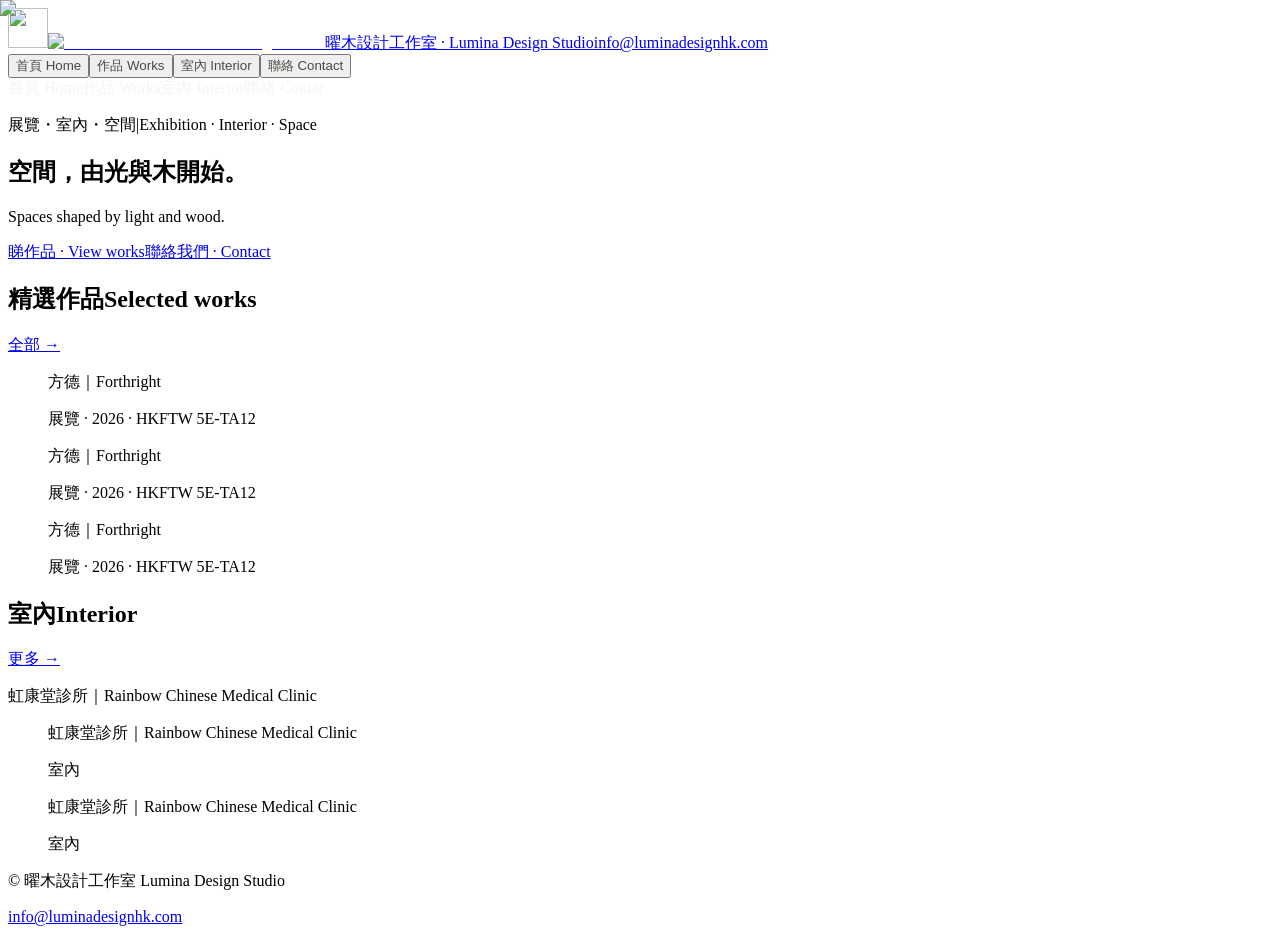
==== commit 3d1d0429: "preview: Ovio Minimal — Home/Works/Interior/Contact (batch 1 html)" ====
--- a/index.html
+++ b/index.html
@@ -1 +1 @@
-<!DOCTYPE html><!--yKZczwlmEa1ygbycLDdL1--><html lang="zh-Hant-HK"><head><meta charSet="utf-8"/><meta name="viewport" content="width=device-width, initial-scale=1"/><link rel="stylesheet" href="/_next/static/css/792e49ea5341f8a6.css" data-precedence="next"/><link rel="preload" as="script" fetchPriority="low" href="/_next/static/chunks/webpack-2eb758dea75faf50.js"/><script src="/_next/static/chunks/4bd1b696-c023c6e3521b1417.js" async=""></script><script src="/_next/static/chunks/255-1f92380adbc6ec99.js" async=""></script><script src="/_next/static/chunks/main-app-bb26da1ad66037b8.js" async=""></script><script src="/_next/static/chunks/619-ba102abea3e3d0e4.js" async=""></script><script src="/_next/static/chunks/app/page-cd8c24cbd8dbd1f4.js" async=""></script><title>曜木｜LUMINA — 香港展覽攤位與室內空間設計</title><meta name="description" content="曜木設計工作室｜Lumina Design Studio——展覽 booth 與室內／空間設計。先睇案例，再聯絡。"/><meta property="og:title" content="曜木設計工作室｜Lumina Design Studio"/><meta property="og:description" content="曜木設計工作室｜Lumina Design Studio——展覽 booth 與室內／空間設計。先睇案例，再聯絡。"/><meta property="og:locale" content="zh_HK"/><meta property="og:type" content="website"/><meta name="twitter:card" content="summary"/><meta name="twitter:title" content="曜木設計工作室｜Lumina Design Studio"/><meta name="twitter:description" content="曜木設計工作室｜Lumina Design Studio——展覽 booth 與室內／空間設計。先睇案例，再聯絡。"/><link rel="icon" href="/favicon.ico" type="image/x-icon" sizes="16x16"/><script src="/_next/static/chunks/polyfills-42372ed130431b0a.js" noModule=""></script></head><body class="flex min-h-screen flex-col antialiased"><div hidden=""><!--$--><!--/$--></div><header class="relative z-40 bg-[var(--ground)]"><div class="mx-auto flex max-w-[1400px] items-center justify-between gap-4 px-5 py-4 md:px-8"><a class="flex items-baseline gap-2 no-underline" href="/"><span class="text-[15px] font-medium tracking-tight text-[var(--ink)]">LUMINA</span><span class="text-[13px] text-[var(--muted)]">曜木</span></a><nav class="flex items-center gap-5 text-[15px] md:gap-7"><a class="text-[var(--ink)] hover:text-[var(--brand-green)]" href="/work/">案例</a><a class="text-[var(--ink)] hover:text-[var(--brand-green)]" href="/about/">關於</a><a href="https://wa.me/85295788290" target="_blank" rel="noopener noreferrer" class="inline-flex bg-[var(--brand-green)] px-3.5 py-2 text-[14px] text-[var(--brand-green-on)] hover:opacity-90">WhatsApp</a></nav></div></header><main class="flex-1"><section class="monument-crop relative min-h-[88svh] bg-[var(--ground)]"><div class="mx-auto flex min-h-[88svh] max-w-[1400px] flex-col justify-between px-5 pb-6 pt-6 md:px-8 md:pb-8 md:pt-10"><div class="reveal flex max-w-xl flex-col gap-4 md:flex-row md:items-start md:justify-between md:max-w-none"><p class="max-w-sm text-[16px] leading-relaxed text-[var(--ink)] md:text-[18px]">香港展覽攤位與室內空間設計<span class="mt-2 block text-[var(--muted)]">先睇案例，對齊範圍，再聯絡。</span></p><div class="flex flex-wrap gap-3 md:justify-end"><a href="https://wa.me/85295788290" target="_blank" rel="noopener noreferrer" class="inline-flex bg-[var(--brand-green)] px-5 py-3 text-[15px] text-[var(--brand-green-on)] hover:opacity-90">WhatsApp 聯絡</a><a class="inline-flex bg-[var(--surface)] px-5 py-3 text-[15px] text-[var(--ink)] hover:bg-[var(--brand-green-soft)]" href="/work/">睇案例</a></div></div><div class="mt-auto"><h1 class="monument select-none text-[clamp(4.75rem,22vw,18rem)] text-[var(--ink)]">LUMINA</h1><p class="mt-2 text-[15px] tracking-[0.04em] text-[var(--muted)] md:text-[17px]">Lumina Design Studio</p></div></div></section><section class="bg-[var(--ground)] px-5 pb-6 md:px-8 md:pb-10"><div class="mx-auto grid max-w-[1400px] gap-4 md:grid-cols-2 md:gap-5"><a class="service-plate flex min-h-[220px] flex-col justify-between bg-[var(--surface)] p-7 md:min-h-[280px] md:p-10" href="/work/?line=exhibition"><p class="text-[15px] text-[var(--muted)]">香港 · 展場</p><div><h2 class="text-[clamp(1.75rem,3.5vw,2.75rem)] font-medium leading-[1.05] tracking-tight text-[var(--ink)]">展覽攤位</h2><p class="mt-3 max-w-xs text-[16px] text-[var(--muted)]">Booth、展場、品牌活動體驗區</p></div></a><a class="service-plate flex min-h-[220px] flex-col justify-between bg-[var(--surface)] p-7 md:min-h-[280px] md:p-10" href="/work/?line=interior"><p class="text-[15px] text-[var(--muted)]">香港 · 空間</p><div><h2 class="text-[clamp(1.75rem,3.5vw,2.75rem)] font-medium leading-[1.05] tracking-tight text-[var(--ink)]">室內空間</h2><p class="mt-3 max-w-xs text-[16px] text-[var(--muted)]">零售、工作、住宅與展示空間</p></div></a></div></section><section class="bg-[var(--ground)] px-5 py-16 md:px-8 md:py-24"><div class="mx-auto grid max-w-[1400px] items-center gap-10 lg:grid-cols-2 lg:gap-16"><div class="mx-auto aspect-square w-full max-w-[560px] overflow-hidden bg-[var(--surface)]"><img src="[data-uri]" alt="建築空間氛圍參考圖（非本工作室項目）" width="1200" height="1500" class="h-full w-full object-cover"/></div><div class="flex min-h-[320px] flex-col justify-between lg:min-h-[560px] lg:py-6"><div class="flex gap-6 text-[17px]"><a class="font-medium text-[var(--ink)]" href="/work/">全部</a><a class="text-[var(--muted)] hover:text-[var(--ink)]" href="/work/?line=exhibition">展覽</a><a class="text-[var(--muted)] hover:text-[var(--ink)]" href="/work/?line=interior">室內</a></div><div><h2 class="max-w-[14ch] text-[clamp(1.75rem,3vw,2.5rem)] font-medium leading-[1.1] tracking-tight text-[var(--ink)]">案例為先</h2><p class="mt-8 max-w-[34ch] text-[16px] leading-relaxed text-[var(--muted)] md:text-[17px]">部分為佔位——真實項目照片陸續上載。先揀對服務線，再聯絡，少廢單。</p></div><div class="grid grid-cols-2 gap-3"><a class="flex h-[72px] items-center justify-center bg-[var(--ink)] px-4 text-center text-[15px] text-[var(--ground)] hover:opacity-90" href="/work/trade-show-booth-placeholder/">睇精選佔位</a><a class="flex h-[72px] items-center justify-center bg-[var(--surface)] px-4 text-center text-[15px] text-[var(--ink)] hover:bg-[var(--brand-green-soft)]" href="/work/">全部案例</a></div></div></div></section><section class="bg-[var(--ground)] px-5 pb-20 md:px-8 md:pb-28"><div class="mx-auto max-w-[1400px]"><div class="mb-10 flex flex-wrap items-end justify-between gap-4"><h2 class="text-[clamp(1.75rem,3vw,2.5rem)] font-medium tracking-tight text-[var(--ink)]">精選案例</h2><a class="text-[15px] text-[var(--brand-green)] hover:opacity-80" href="/work/">全部案例</a></div><div class="grid gap-4 md:grid-cols-12 md:gap-5"><div class="case-tile md:col-span-7"><a class="group block h-full bg-[var(--surface)]" href="/work/trade-show-booth-placeholder/"><div class="relative flex w-full flex-col items-start justify-end overflow-hidden bg-[var(--brand-green)] p-5 text-[var(--brand-green-on)] md:p-6 aspect-[16/11] " role="img" aria-label="品牌展覽攤位（佔位）｜圖片即將上載"><span class="relative mb-2 text-[13px] text-[var(--brand-green-on)]">展覽<!-- --> · 即將上載</span><p class="relative line-clamp-2 text-[17px] font-medium leading-snug md:text-xl">品牌展覽攤位（佔位）</p></div><div class="space-y-2 p-6 md:p-7"><span class="inline-block bg-[var(--ground)] px-2 py-0.5 text-[13px] text-[var(--brand-green)]">展覽</span><h3 class="font-medium text-[var(--ink)] group-hover:text-[var(--brand-green)] text-xl md:text-2xl">品牌展覽攤位（佔位）</h3><p class="line-clamp-2 text-[15px] text-[var(--muted)]">精選即將上載——展覽 booth 設計與現場執行案例。</p></div></a></div><div class="case-tile md:col-span-5"><a class="group block h-full bg-[var(--surface)]" href="/work/retail-interior-placeholder/"><div class="relative flex w-full flex-col items-start justify-end overflow-hidden bg-[var(--brand-green)] p-5 text-[var(--brand-green-on)] md:p-6 aspect-[16/11] " role="img" aria-label="零售／展示空間（佔位）｜圖片即將上載"><span class="relative mb-2 text-[13px] text-[var(--brand-green-on)]">室內<!-- --> · 即將上載</span><p class="relative line-clamp-2 text-[17px] font-medium leading-snug md:text-xl">零售／展示空間（佔位）</p></div><div class="space-y-2 p-6 md:p-7"><span class="inline-block bg-[var(--ground)] px-2 py-0.5 text-[13px] text-[var(--brand-green)]">室內</span><h3 class="font-medium text-[var(--ink)] group-hover:text-[var(--brand-green)] text-xl md:text-2xl">零售／展示空間（佔位）</h3><p class="line-clamp-2 text-[15px] text-[var(--muted)]">精選即將上載——室內與展示空間設計案例。</p></div></a></div><div class="case-tile md:col-span-4"><a class="group block h-full bg-[var(--surface)]" href="/work/brand-activation-booth/"><div class="relative flex w-full flex-col items-start justify-end overflow-hidden bg-[var(--brand-green)] p-5 text-[var(--brand-green-on)] md:p-6 aspect-[4/3] " role="img" aria-label="品牌活動體驗區（佔位）｜圖片即將上載"><span class="relative mb-2 text-[13px] text-[var(--brand-green-on)]">展覽<!-- --> · 即將上載</span><p class="relative line-clamp-2 text-[17px] font-medium leading-snug md:text-xl">品牌活動體驗區（佔位）</p></div><div class="space-y-2 p-4 md:p-5"><span class="inline-block bg-[var(--ground)] px-2 py-0.5 text-[13px] text-[var(--brand-green)]">展覽</span><h3 class="font-medium text-[var(--ink)] group-hover:text-[var(--brand-green)] text-base md:text-lg">品牌活動體驗區（佔位）</h3><p class="line-clamp-2 text-[15px] text-[var(--muted)]">活動／品牌體驗區空間——案例圖待補。</p></div></a></div><div class="case-tile md:col-span-4"><a class="group block h-full bg-[var(--surface)]" href="/work/workspace-fitout/"><div class="relative flex w-full flex-col items-start justify-end overflow-hidden bg-[var(--brand-green)] p-5 text-[var(--brand-green-on)] md:p-6 aspect-[4/3] " role="img" aria-label="工作空間改造（佔位）｜圖片即將上載"><span class="relative mb-2 text-[13px] text-[var(--brand-green-on)]">室內<!-- --> · 即將上載</span><p class="relative line-clamp-2 text-[17px] font-medium leading-snug md:text-xl">工作空間改造（佔位）</p></div><div class="space-y-2 p-4 md:p-5"><span class="inline-block bg-[var(--ground)] px-2 py-0.5 text-[13px] text-[var(--brand-green)]">室內</span><h3 class="font-medium text-[var(--ink)] group-hover:text-[var(--brand-green)] text-base md:text-lg">工作空間改造（佔位）</h3><p class="line-clamp-2 text-[15px] text-[var(--muted)]">室內工作空間——案例圖待補。</p></div></a></div></div></div></section><section class="bg-[var(--ground)] px-5 py-16 md:px-8 md:py-24"><div class="mx-auto grid max-w-[1400px] gap-10 lg:grid-cols-12"><aside class="space-y-3 text-[14px] text-[var(--muted)] lg:col-span-2"><p>香港</p><p>展覽 · 室內</p><p><a href="https://wa.me/85295788290" target="_blank" rel="noopener noreferrer" class="text-[var(--ink)] underline-offset-2 hover:underline">WhatsApp</a></p></aside><div class="lg:col-span-10"><div class="float-left mb-2 mr-4 h-[3.6em] w-[3.6em] overflow-hidden bg-[var(--surface)]"><img src="[data-uri]" alt="空間光影氛圍參考（非本工作室項目）" width="1600" height="1000" class="h-full w-full object-cover"/></div><p class="text-[clamp(1.25rem,2.4vw,2.1rem)] font-normal leading-[1.25] text-[var(--ink)]"><strong class="font-medium">曜木設計工作室</strong>做展覽攤位與室內空間——同一入口、兩條服務線。希望你喺聯絡前已對齊類型同範圍；作品素材陸續整理，缺圖以佔位標示。</p><div class="mt-10 grid gap-4 sm:grid-cols-3"><img src="[data-uri]" alt="建築立面氛圍參考（非本工作室項目）" width="1600" height="1000" class="aspect-[4/3] w-full object-cover" loading="lazy"/><img src="[data-uri]" alt="結構線條氛圍參考（非本工作室項目）" width="1600" height="1000" class="aspect-[4/3] w-full object-cover" loading="lazy"/><img src="[data-uri]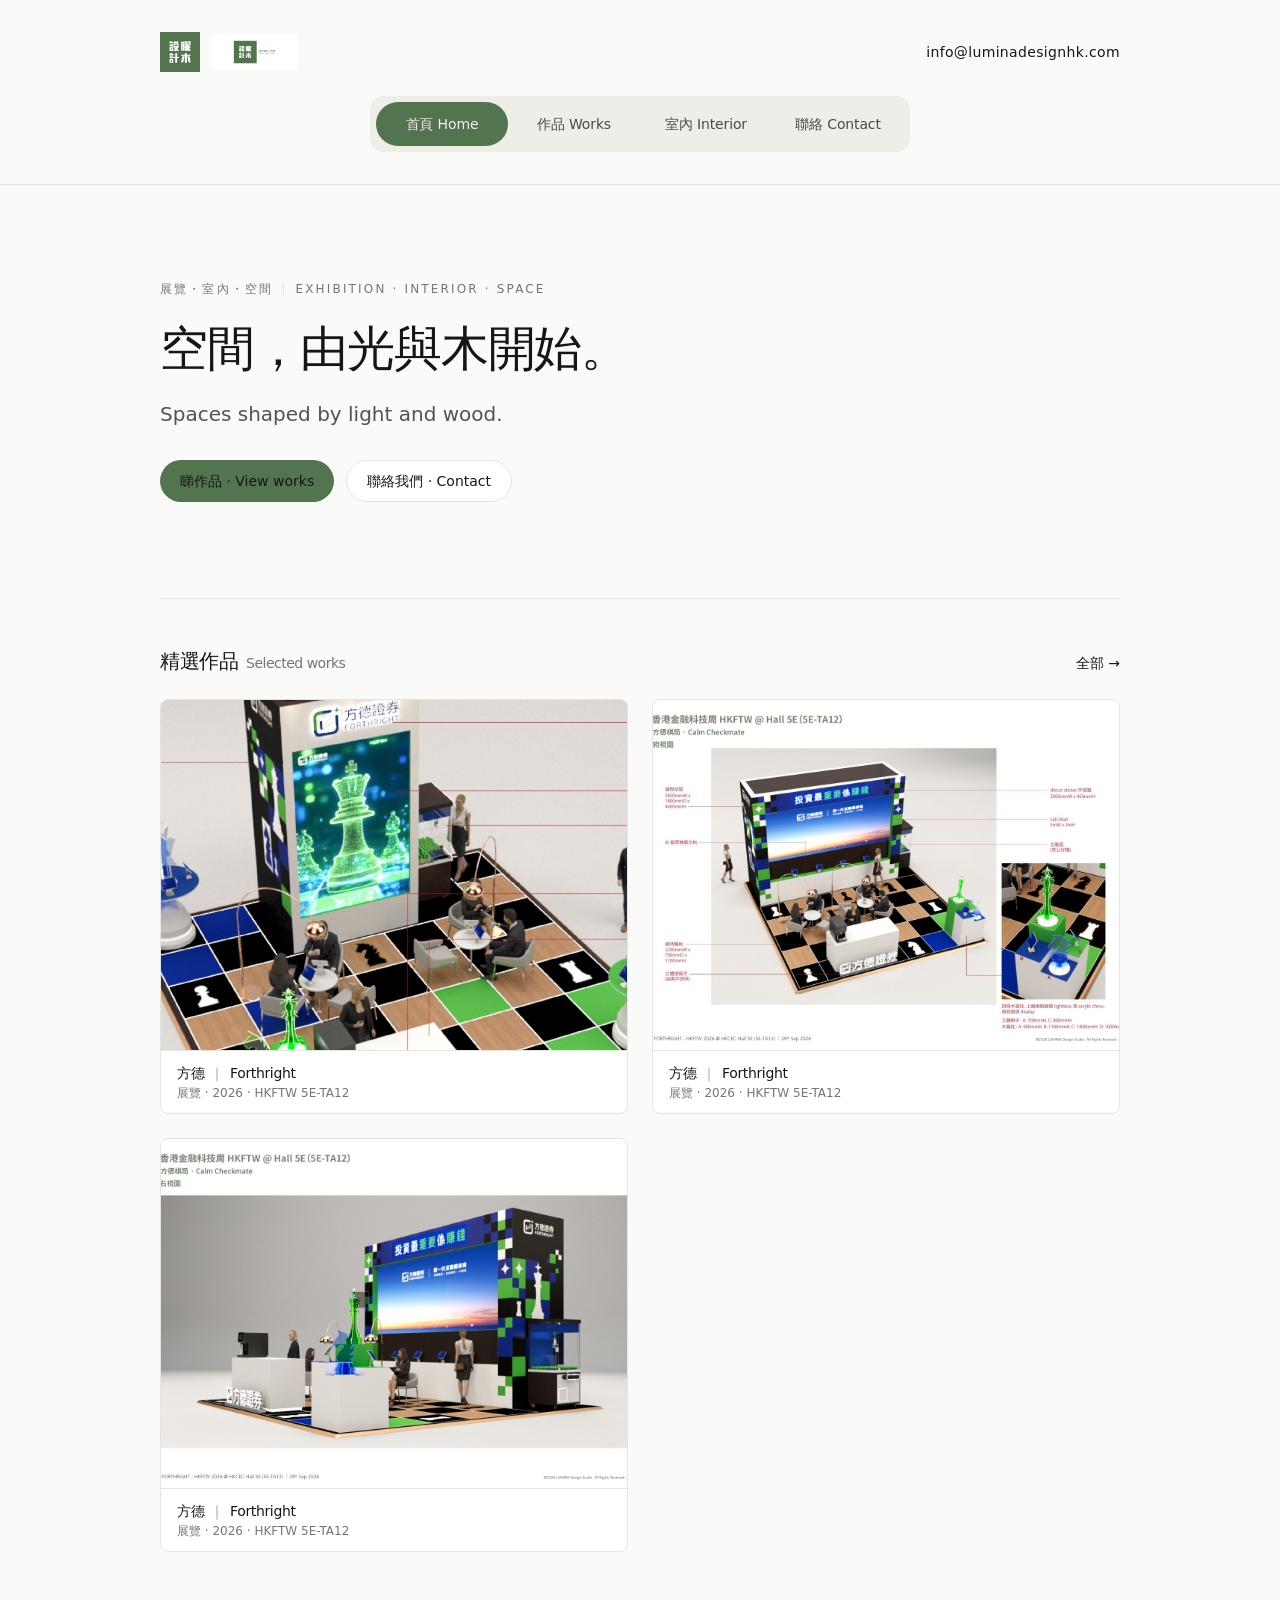
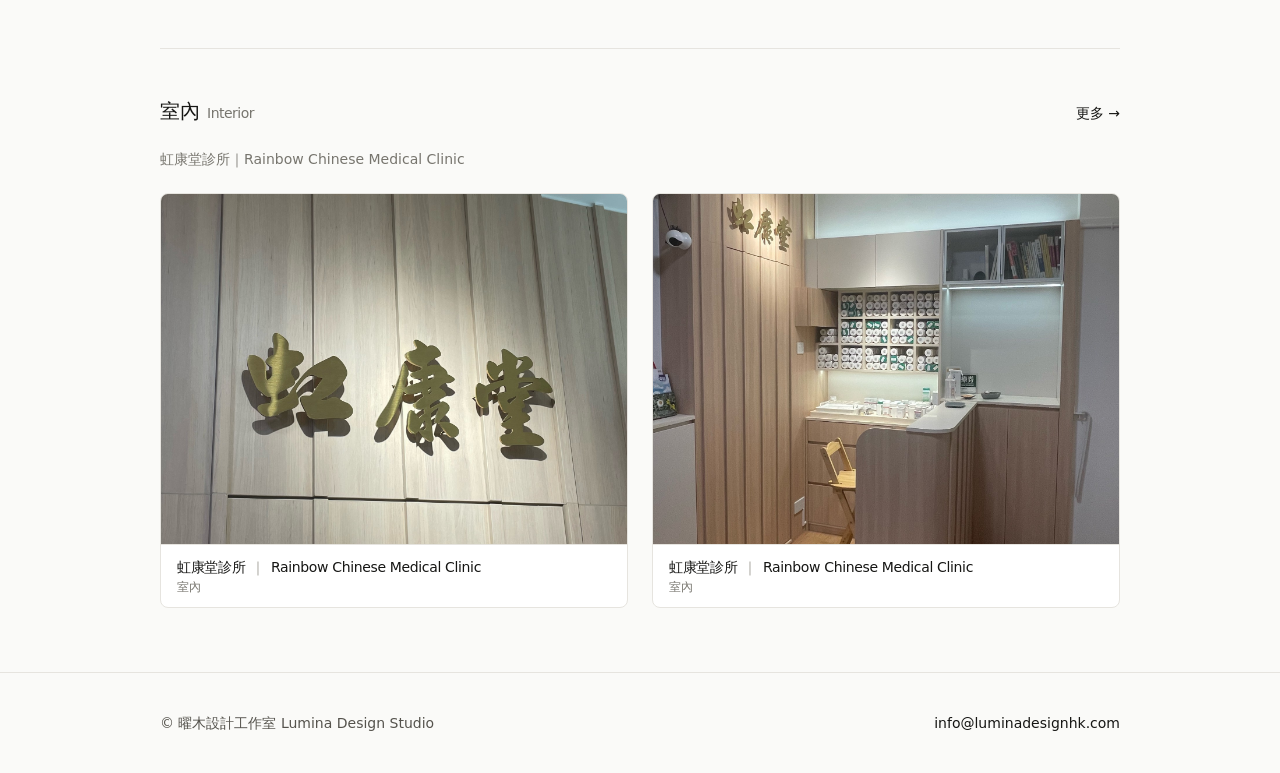
==== commit bf18b7e2: "Publish Ovio Minimal site with brand, Fangde, and Rainbow Clinic images Static export includes Liqui" ====
--- a/index.html
+++ b/index.html
@@ -1 +1 @@
-<!DOCTYPE html><!--tq5yHt7zqyj40yayZBiqS--><html lang="zh-Hant-HK"><head><meta charSet="utf-8"/><meta name="viewport" content="width=device-width, initial-scale=1"/><link rel="preload" as="image" href="/brand/seal_only.png"/><link rel="preload" as="image" href="/brand/lockup_horizontal.png"/><link rel="stylesheet" href="/_next/static/css/e963d33c7fbe0736.css" data-precedence="next"/><link rel="preload" as="script" fetchPriority="low" href="/_next/static/chunks/webpack-2eb758dea75faf50.js"/><script src="/_next/static/chunks/4bd1b696-c023c6e3521b1417.js" async=""></script><script src="/_next/static/chunks/255-1f92380adbc6ec99.js" async=""></script><script src="/_next/static/chunks/main-app-49a0cce033ede5f1.js" async=""></script><script src="/_next/static/chunks/356-650632a4b6a40b7e.js" async=""></script><script src="/_next/static/chunks/619-9168df9c2a29b74b.js" async=""></script><script src="/_next/static/chunks/179-54899eb6f04519f1.js" async=""></script><script src="/_next/static/chunks/app/layout-ba53aa7f799771eb.js" async=""></script><script src="/_next/static/chunks/app/page-bc480ac394de7907.js" async=""></script><title>曜木設計工作室 · Lumina Design Studio</title><meta name="description" content="展覽・室內・空間 | Exhibition · Interior · Space — 曜木設計工作室 Lumina Design Studio"/><script src="/_next/static/chunks/polyfills-42372ed130431b0a.js" noModule=""></script></head><body><div hidden=""><!--$--><!--/$--></div><div data-ovio-world="minimal" class="flex min-h-dvh flex-col bg-(--ovio-stage) text-(--ovio-ink) font-(family-name:--ovio-font)"><header class="border-b border-(--ovio-line)"><div class="mx-auto flex w-full max-w-5xl flex-col gap-6 px-6 py-6 sm:px-8 sm:py-8"><div class="flex items-center justify-between gap-4"><a class="flex items-center gap-3" aria-label="曜木設計工作室 · Lumina Design Studio" href="/"><img alt="" width="40" height="40" decoding="async" data-nimg="1" class="h-10 w-10" style="color:transparent" src="/brand/seal_only.png"/><img alt="曜木設計工作室 Lumina Design Studio" width="220" height="40" decoding="async" data-nimg="1" class="hidden h-9 w-auto sm:block" style="color:transparent" src="/brand/lockup_horizontal.png"/><span class="sr-only">曜木設計工作室 · Lumina Design Studio</span></a><a href="mailto:info@luminadesignhk.com" class="text-xs tracking-wide text-(--ovio-muted) sm:text-sm">info@luminadesignhk.com</a></div><div class="flex justify-center"><div data-ovio-world="minimal" class="flex flex-col items-center gap-10 font-(family-name:--ovio-font) text-(--ovio-ink) w-full max-w-xl"><div class="relative w-full max-w-135 p-1.5" style="background:var(--ovio-track);border-radius:14px"><div aria-hidden="true" class="absolute inset-1.5"><div class="absolute inset-y-0" style="left:0%;right:75%;background:var(--ovio-accent);border-radius:999px"></div><div class="invisible absolute inset-0"><div class="absolute inset-y-0 left-0 origin-left" style="background:var(--ovio-accent)"></div><div class="absolute inset-y-0 left-0" style="background:var(--ovio-accent);border-radius:999px"></div><div class="absolute inset-y-0 left-0" style="background:var(--ovio-accent);border-radius:999px"></div></div></div><div role="tablist" aria-label="Primary" class="relative grid" style="grid-template-columns:repeat(4, minmax(0, 1fr))"><button id="_R_jb_-tab-0" role="tab" type="button" aria-selected="true" aria-controls="_R_jb_-panel" tabindex="0" class="cursor-pointer border-0 bg-transparent py-3 text-[11px] font-medium sm:text-sm tracking-[-0.01em]" style="color:#4a4944">首頁 Home</button><button id="_R_jb_-tab-1" role="tab" type="button" aria-selected="false" aria-controls="_R_jb_-panel" tabindex="-1" class="cursor-pointer border-0 bg-transparent py-3 text-[11px] font-medium sm:text-sm tracking-[-0.01em]" style="color:#4a4944">作品 Works</button><button id="_R_jb_-tab-2" role="tab" type="button" aria-selected="false" aria-controls="_R_jb_-panel" tabindex="-1" class="cursor-pointer border-0 bg-transparent py-3 text-[11px] font-medium sm:text-sm tracking-[-0.01em]" style="color:#4a4944">室內 Interior</button><button id="_R_jb_-tab-3" role="tab" type="button" aria-selected="false" aria-controls="_R_jb_-panel" tabindex="-1" class="cursor-pointer border-0 bg-transparent py-3 text-[11px] font-medium sm:text-sm tracking-[-0.01em]" style="color:#4a4944">聯絡 Contact</button></div><div aria-hidden="true" class="pointer-events-none absolute inset-1.5 grid" style="grid-template-columns:repeat(4, minmax(0, 1fr));color:#f5f4f0;clip-path:inset(0 75% 0 0% round 999px)"><span data-liquid-label="true" class="block text-center py-3 text-[11px] font-medium sm:text-sm tracking-[-0.01em]">首頁 Home</span><span data-liquid-label="true" class="block text-center py-3 text-[11px] font-medium sm:text-sm tracking-[-0.01em]">作品 Works</span><span data-liquid-label="true" class="block text-center py-3 text-[11px] font-medium sm:text-sm tracking-[-0.01em]">室內 Interior</span><span data-liquid-label="true" class="block text-center py-3 text-[11px] font-medium sm:text-sm tracking-[-0.01em]">聯絡 Contact</span></div></div></div></div></div></header><main class="mx-auto w-full max-w-5xl flex-1 px-6 py-12 sm:px-8 sm:py-16"><div class="space-y-16 sm:space-y-24"><section class="space-y-6 pt-4 sm:pt-8"><p class="text-xs tracking-[0.18em] uppercase text-(--ovio-muted)">展覽・室內・空間<span class="mx-2 text-(--ovio-line)">|</span>Exhibition · Interior · Space</p><h1 class="max-w-2xl text-3xl leading-tight tracking-tight sm:text-5xl sm:leading-[1.15]">空間，由光與木開始。</h1><p class="max-w-xl text-lg text-(--ovio-ink-2) sm:text-xl">Spaces shaped by light and wood.</p><div class="flex flex-wrap gap-3 pt-2"><a class="inline-flex items-center rounded-full bg-(--ovio-accent) px-5 py-2.5 text-sm font-medium text-(--ovio-on-accent)" href="/works/">睇作品 · View works</a><a class="inline-flex items-center rounded-full border border-(--ovio-line) bg-(--ovio-surface) px-5 py-2.5 text-sm font-medium text-(--ovio-ink)" href="/contact/">聯絡我們 · Contact</a></div></section><section class="space-y-6 border-t border-(--ovio-line) pt-12"><div class="flex items-baseline justify-between gap-4"><h2 class="text-lg tracking-tight sm:text-xl">精選作品<span class="ml-2 text-sm font-normal text-(--ovio-muted)">Selected works</span></h2><a class="text-sm text-(--ovio-muted)" href="/works/">全部 →</a></div><div class="grid grid-cols-1 gap-6 sm:grid-cols-2"><figure class="overflow-hidden rounded-[var(--ovio-radius)] border border-(--ovio-line) bg-(--ovio-surface)"><div class="relative aspect-[4/3] bg-(--ovio-track)"><img alt="方德 Forthright — 正面透視" loading="lazy" decoding="async" data-nimg="fill" class="object-cover" style="position:absolute;height:100%;width:100%;left:0;top:0;right:0;bottom:0;color:transparent" src="/works/fangde-forthright/01_hero_overview.jpg"/></div><figcaption class="space-y-0.5 border-t border-(--ovio-line) px-4 py-3"><p class="text-sm font-medium tracking-tight">方德<span class="mx-1.5 text-(--ovio-faint)">｜</span>Forthright</p><p class="text-xs text-(--ovio-muted)">展覽 · 2026 · HKFTW 5E-TA12</p></figcaption></figure><figure class="overflow-hidden rounded-[var(--ovio-radius)] border border-(--ovio-line) bg-(--ovio-surface)"><div class="relative aspect-[4/3] bg-(--ovio-track)"><img alt="方德 Forthright — 標註透視" loading="lazy" decoding="async" data-nimg="fill" class="object-cover" style="position:absolute;height:100%;width:100%;left:0;top:0;right:0;bottom:0;color:transparent" src="/works/fangde-forthright/02_hero_labeled.jpg"/></div><figcaption class="space-y-0.5 border-t border-(--ovio-line) px-4 py-3"><p class="text-sm font-medium tracking-tight">方德<span class="mx-1.5 text-(--ovio-faint)">｜</span>Forthright</p><p class="text-xs text-(--ovio-muted)">展覽 · 2026 · HKFTW 5E-TA12</p></figcaption></figure><figure class="overflow-hidden rounded-[var(--ovio-radius)] border border-(--ovio-line) bg-(--ovio-surface)"><div class="relative aspect-[4/3] bg-(--ovio-track)"><img alt="方德 Forthright — 右視" loading="lazy" decoding="async" data-nimg="fill" class="object-cover" style="position:absolute;height:100%;width:100%;left:0;top:0;right:0;bottom:0;color:transparent" src="/works/fangde-forthright/03_view_right.jpg"/></div><figcaption class="space-y-0.5 border-t border-(--ovio-line) px-4 py-3"><p class="text-sm font-medium tracking-tight">方德<span class="mx-1.5 text-(--ovio-faint)">｜</span>Forthright</p><p class="text-xs text-(--ovio-muted)">展覽 · 2026 · HKFTW 5E-TA12</p></figcaption></figure></div></section><section class="space-y-6 border-t border-(--ovio-line) pt-12"><div class="flex items-baseline justify-between gap-4"><h2 class="text-lg tracking-tight sm:text-xl">室內<span class="ml-2 text-sm font-normal text-(--ovio-muted)">Interior</span></h2><a class="text-sm text-(--ovio-muted)" href="/interior/">更多 →</a></div><p class="text-sm text-(--ovio-muted)">虹康堂診所｜Rainbow Chinese Medical Clinic</p><div class="grid grid-cols-1 gap-6 sm:grid-cols-2"><figure class="overflow-hidden rounded-[var(--ovio-radius)] border border-(--ovio-line) bg-(--ovio-surface)"><div class="relative aspect-[4/3] bg-(--ovio-track)"><img alt="虹康堂診所 Rainbow Chinese Medical Clinic" loading="lazy" decoding="async" data-nimg="fill" class="object-cover" style="position:absolute;height:100%;width:100%;left:0;top:0;right:0;bottom:0;color:transparent" src="/interior/rainbow-clinic/clinic_01.jpg"/></div><figcaption class="space-y-0.5 border-t border-(--ovio-line) px-4 py-3"><p class="text-sm font-medium tracking-tight">虹康堂診所<span class="mx-1.5 text-(--ovio-faint)">｜</span>Rainbow Chinese Medical Clinic</p><p class="text-xs text-(--ovio-muted)">室內</p></figcaption></figure><figure class="overflow-hidden rounded-[var(--ovio-radius)] border border-(--ovio-line) bg-(--ovio-surface)"><div class="relative aspect-[4/3] bg-(--ovio-track)"><img alt="虹康堂診所 Rainbow Chinese Medical Clinic" loading="lazy" decoding="async" data-nimg="fill" class="object-cover" style="position:absolute;height:100%;width:100%;left:0;top:0;right:0;bottom:0;color:transparent" src="/interior/rainbow-clinic/clinic_02.jpg"/></div><figcaption class="space-y-0.5 border-t border-(--ovio-line) px-4 py-3"><p class="text-sm font-medium tracking-tight">虹康堂診所<span class="mx-1.5 text-(--ovio-faint)">｜</span>Rainbow Chinese Medical Clinic</p><p class="text-xs text-(--ovio-muted)">室內</p></figcaption></figure></div></section></div><!--$--><!--/$--></main><footer class="mt-auto border-t border-(--ovio-line)"><div class="mx-auto flex w-full max-w-5xl flex-col gap-2 px-6 py-10 sm:flex-row sm:items-center sm:justify-between sm:px-8"><p class="text-sm text-(--ovio-ink-2)">© 曜木設計工作室 Lumina Design Studio</p><a href="mailto:info@luminadesignhk.com" class="text-sm text-(--ovio-muted)">info@luminadesignhk.com</a></div></footer></div><script src="/_next/static/chunks/webpack-2eb758dea75faf50.js" id="_R_" async=""></script><script>(self.__next_f=self.__next_f||[]).push([0])</script><script>self.__next_f.push([1,"1:\"$Sreact.fragment\"\n2:I[158,[\"356\",\"static/chunks/356-650632a4b6a40b7e.js\",\"619\",\"static/chunks/619-9168df9c2a29b74b.js\",\"179\",\"static/chunks/179-54899eb6f04519f1.js\",\"177\",\"static/chunks/app/layout-ba53aa7f799771eb.js\"],\"SiteShell\"]\n3:I[9766,[],\"\"]\n4:I[8924,[],\"\"]\n5:I[2619,[\"356\",\"static/chunks/356-650632a4b6a40b7e.js\",\"619\",\"static/chunks/619-9168df9c2a29b74b.js\",\"974\",\"static/chunks/app/page-bc480ac394de7907.js\"],\"\"]\n6:I[1356,[\"356\",\"static/chunks/356-650632a4b6a40b7e.js\",\"619\",\"static/chunks/619-9168df9c2a29b74b.js\",\"974\",\"static/chunks/app/page-bc480ac394de7907.js\"],\"Image\"]\nd:I[7150,[],\"\"]\n:HL[\"/_next/static/css/e963d33c7fbe0736.css\",\"style\"]\n"])</script><script>self.__next_f.push([1,"0:{\"P\":null,\"b\":\"tq5yHt7zqyj40yayZBiqS\",\"p\":\"\",\"c\":[\"\",\"\"],\"i\":false,\"f\":[[[\"\",{\"children\":[\"__PAGE__\",{}]},\"$undefined\",\"$undefined\",true],[\"\",[\"$\",\"$1\",\"c\",{\"children\":[[[\"$\",\"link\",\"0\",{\"rel\":\"stylesheet\",\"href\":\"/_next/static/css/e963d33c7fbe0736.css\",\"precedence\":\"next\",\"crossOrigin\":\"$undefined\",\"nonce\":\"$undefined\"}]],[\"$\",\"html\",null,{\"lang\":\"zh-Hant-HK\",\"children\":[\"$\",\"body\",null,{\"children\":[\"$\",\"$L2\",null,{\"children\":[\"$\",\"$L3\",null,{\"parallelRouterKey\":\"children\",\"error\":\"$undefined\",\"errorStyles\":\"$undefined\",\"errorScripts\":\"$undefined\",\"template\":[\"$\",\"$L4\",null,{}],\"templateStyles\":\"$undefined\",\"templateScripts\":\"$undefined\",\"notFound\":[[[\"$\",\"title\",null,{\"children\":\"404: This page could not be found.\"}],[\"$\",\"div\",null,{\"style\":{\"fontFamily\":\"system-ui,\\\"Segoe UI\\\",Roboto,Helvetica,Arial,sans-serif,\\\"Apple Color Emoji\\\",\\\"Segoe UI Emoji\\\"\",\"height\":\"100vh\",\"textAlign\":\"center\",\"display\":\"flex\",\"flexDirection\":\"column\",\"alignItems\":\"center\",\"justifyContent\":\"center\"},\"children\":[\"$\",\"div\",null,{\"children\":[[\"$\",\"style\",null,{\"dangerouslySetInnerHTML\":{\"__html\":\"body{color:#000;background:#fff;margin:0}.next-error-h1{border-right:1px solid rgba(0,0,0,.3)}@media (prefers-color-scheme:dark){body{color:#fff;background:#000}.next-error-h1{border-right:1px solid rgba(255,255,255,.3)}}\"}}],[\"$\",\"h1\",null,{\"className\":\"next-error-h1\",\"style\":{\"display\":\"inline-block\",\"margin\":\"0 20px 0 0\",\"padding\":\"0 23px 0 0\",\"fontSize\":24,\"fontWeight\":500,\"verticalAlign\":\"top\",\"lineHeight\":\"49px\"},\"children\":404}],[\"$\",\"div\",null,{\"style\":{\"display\":\"inline-block\"},\"children\":[\"$\",\"h2\",null,{\"style\":{\"fontSize\":14,\"fontWeight\":400,\"lineHeight\":\"49px\",\"margin\":0},\"children\":\"This page could not be found.\"}]}]]}]}]],[]],\"forbidden\":\"$undefined\",\"unauthorized\":\"$undefined\"}]}]}]}]]}],{\"children\":[\"__PAGE__\",[\"$\",\"$1\",\"c\",{\"children\":[[\"$\",\"div\",null,{\"className\":\"space-y-16 sm:space-y-24\",\"children\":[[\"$\",\"section\",null,{\"className\":\"space-y-6 pt-4 sm:pt-8\",\"children\":[[\"$\",\"p\",null,{\"className\":\"text-xs tracking-[0.18em] uppercase text-(--ovio-muted)\",\"children\":[\"展覽・室內・空間\",[\"$\",\"span\",null,{\"className\":\"mx-2 text-(--ovio-line)\",\"children\":\"|\"}],\"Exhibition · Interior · Space\"]}],[\"$\",\"h1\",null,{\"className\":\"max-w-2xl text-3xl leading-tight tracking-tight sm:text-5xl sm:leading-[1.15]\",\"children\":\"空間，由光與木開始。\"}],[\"$\",\"p\",null,{\"className\":\"max-w-xl text-lg text-(--ovio-ink-2) sm:text-xl\",\"children\":\"Spaces shaped by light and wood.\"}],[\"$\",\"div\",null,{\"className\":\"flex flex-wrap gap-3 pt-2\",\"children\":[[\"$\",\"$L5\",null,{\"href\":\"/works/\",\"className\":\"inline-flex items-center rounded-full bg-(--ovio-accent) px-5 py-2.5 text-sm font-medium text-(--ovio-on-accent)\",\"children\":\"睇作品 · View works\"}],[\"$\",\"$L5\",null,{\"href\":\"/contact/\",\"className\":\"inline-flex items-center rounded-full border border-(--ovio-line) bg-(--ovio-surface) px-5 py-2.5 text-sm font-medium text-(--ovio-ink)\",\"children\":\"聯絡我們 · Contact\"}]]}]]}],[\"$\",\"section\",null,{\"className\":\"space-y-6 border-t border-(--ovio-line) pt-12\",\"children\":[[\"$\",\"div\",null,{\"className\":\"flex items-baseline justify-between gap-4\",\"children\":[[\"$\",\"h2\",null,{\"className\":\"text-lg tracking-tight sm:text-xl\",\"children\":[\"精選作品\",[\"$\",\"span\",null,{\"className\":\"ml-2 text-sm font-normal text-(--ovio-muted)\",\"children\":\"Selected works\"}]]}],[\"$\",\"$L5\",null,{\"href\":\"/works/\",\"className\":\"text-sm text-(--ovio-muted)\",\"children\":\"全部 →\"}]]}],[\"$\",\"div\",null,{\"className\":\"grid grid-cols-1 gap-6 sm:grid-cols-2\",\"children\":[[\"$\",\"figure\",\"fangde-forthright-/works/fangde-forthright/01_hero_overview.jpg\",{\"className\":\"overflow-hidden rounded-[var(--ovio-radius)] border border-(--ovio-line) bg-(--ovio-surface)\",\"children\":[[\"$\",\"div\",null,{\"className\":\"relative aspect-[4/3] bg-(--ovio-track)\",\"children\":[\"$\",\"$L6\",null,{\"src\":\"/works/fangde-forthright/01_hero_overview.jpg\",\"alt\":\"方德 Forthright — 正面透視\",\"fill\":true,\"className\":\"object-cover\",\"sizes\":\"(max-width: 640px) 100vw, 50vw\"}]}],[\"$\",\"figcaption\",null,{\"className\":\"space-y-0.5 border-t border-(--ovio-line) px-4 py-3\",\"children\":[[\"$\",\"p\",null,{\"className\":\"text-sm font-medium tracking-tight\",\"children\":[\"方德\",[\"$\",\"span\",null,{\"className\":\"mx-1.5 text-(--ovio-faint)\",\"children\":\"｜\"}],\"Forthright\"]}],[\"$\",\"p\",null,{\"className\":\"text-xs text-(--ovio-muted)\",\"children\":\"展覽 · 2026 · HKFTW 5E-TA12\"}]]}]]}],[\"$\",\"figure\",\"fangde-forthright-/works/fangde-forthright/02_hero_labeled.jpg\",{\"className\":\"overflow-hidden rounded-[var(--ovio-radius)] border border-(--ovio-line) bg-(--ovio-surface)\",\"children\":[\"$L7\",\"$L8\"]}],\"$L9\"]}]]}],\"$La\"]}],null,\"$Lb\"]}],{},null,false]},null,false],\"$Lc\",false]],\"m\":\"$undefined\",\"G\":[\"$d\",[]],\"s\":false,\"S\":true}\n"])</script><script>self.__next_f.push([1,"e:I[4431,[],\"OutletBoundary\"]\n10:I[5278,[],\"AsyncMetadataOutlet\"]\n12:I[4431,[],\"ViewportBoundary\"]\n14:I[4431,[],\"MetadataBoundary\"]\n15:\"$Sreact.suspense\"\n7:[\"$\",\"div\",null,{\"className\":\"relative aspect-[4/3] bg-(--ovio-track)\",\"children\":[\"$\",\"$L6\",null,{\"src\":\"/works/fangde-forthright/02_hero_labeled.jpg\",\"alt\":\"方德 Forthright — 標註透視\",\"fill\":true,\"className\":\"object-cover\",\"sizes\":\"(max-width: 640px) 100vw, 50vw\"}]}]\n8:[\"$\",\"figcaption\",null,{\"className\":\"space-y-0.5 border-t border-(--ovio-line) px-4 py-3\",\"children\":[[\"$\",\"p\",null,{\"className\":\"text-sm font-medium tracking-tight\",\"children\":[\"方德\",[\"$\",\"span\",null,{\"className\":\"mx-1.5 text-(--ovio-faint)\",\"children\":\"｜\"}],\"Forthright\"]}],[\"$\",\"p\",null,{\"className\":\"text-xs text-(--ovio-muted)\",\"children\":\"展覽 · 2026 · HKFTW 5E-TA12\"}]]}]\n"])</script><script>self.__next_f.push([1,"9:[\"$\",\"figure\",\"fangde-forthright-/works/fangde-forthright/03_view_right.jpg\",{\"className\":\"overflow-hidden rounded-[var(--ovio-radius)] border border-(--ovio-line) bg-(--ovio-surface)\",\"children\":[[\"$\",\"div\",null,{\"className\":\"relative aspect-[4/3] bg-(--ovio-track)\",\"children\":[\"$\",\"$L6\",null,{\"src\":\"/works/fangde-forthright/03_view_right.jpg\",\"alt\":\"方德 Forthright — 右視\",\"fill\":true,\"className\":\"object-cover\",\"sizes\":\"(max-width: 640px) 100vw, 50vw\"}]}],[\"$\",\"figcaption\",null,{\"className\":\"space-y-0.5 border-t border-(--ovio-line) px-4 py-3\",\"children\":[[\"$\",\"p\",null,{\"className\":\"text-sm font-medium tracking-tight\",\"children\":[\"方德\",[\"$\",\"span\",null,{\"className\":\"mx-1.5 text-(--ovio-faint)\",\"children\":\"｜\"}],\"Forthright\"]}],[\"$\",\"p\",null,{\"className\":\"text-xs text-(--ovio-muted)\",\"children\":\"展覽 · 2026 · HKFTW 5E-TA12\"}]]}]]}]\n"])</script><script>self.__next_f.push([1,"a:[\"$\",\"section\",null,{\"className\":\"space-y-6 border-t border-(--ovio-line) pt-12\",\"children\":[[\"$\",\"div\",null,{\"className\":\"flex items-baseline justify-between gap-4\",\"children\":[[\"$\",\"h2\",null,{\"className\":\"text-lg tracking-tight sm:text-xl\",\"children\":[\"室內\",[\"$\",\"span\",null,{\"className\":\"ml-2 text-sm font-normal text-(--ovio-muted)\",\"children\":\"Interior\"}]]}],[\"$\",\"$L5\",null,{\"href\":\"/interior/\",\"className\":\"text-sm text-(--ovio-muted)\",\"children\":\"更多 →\"}]]}],[\"$\",\"p\",null,{\"className\":\"text-sm text-(--ovio-muted)\",\"children\":\"虹康堂診所｜Rainbow Chinese Medical Clinic\"}],[\"$\",\"div\",null,{\"className\":\"grid grid-cols-1 gap-6 sm:grid-cols-2\",\"children\":[[\"$\",\"figure\",\"rainbow-clinic-/interior/rainbow-clinic/clinic_01.jpg\",{\"className\":\"overflow-hidden rounded-[var(--ovio-radius)] border border-(--ovio-line) bg-(--ovio-surface)\",\"children\":[[\"$\",\"div\",null,{\"className\":\"relative aspect-[4/3] bg-(--ovio-track)\",\"children\":[\"$\",\"$L6\",null,{\"src\":\"/interior/rainbow-clinic/clinic_01.jpg\",\"alt\":\"虹康堂診所 Rainbow Chinese Medical Clinic\",\"fill\":true,\"className\":\"object-cover\",\"sizes\":\"(max-width: 640px) 100vw, 50vw\"}]}],[\"$\",\"figcaption\",null,{\"className\":\"space-y-0.5 border-t border-(--ovio-line) px-4 py-3\",\"children\":[[\"$\",\"p\",null,{\"className\":\"text-sm font-medium tracking-tight\",\"children\":[\"虹康堂診所\",[\"$\",\"span\",null,{\"className\":\"mx-1.5 text-(--ovio-faint)\",\"children\":\"｜\"}],\"Rainbow Chinese Medical Clinic\"]}],[\"$\",\"p\",null,{\"className\":\"text-xs text-(--ovio-muted)\",\"children\":\"室內\"}]]}]]}],[\"$\",\"figure\",\"rainbow-clinic-/interior/rainbow-clinic/clinic_02.jpg\",{\"className\":\"overflow-hidden rounded-[var(--ovio-radius)] border border-(--ovio-line) bg-(--ovio-surface)\",\"children\":[[\"$\",\"div\",null,{\"className\":\"relative aspect-[4/3] bg-(--ovio-track)\",\"children\":[\"$\",\"$L6\",null,{\"src\":\"/interior/rainbow-clinic/clinic_02.jpg\",\"alt\":\"虹康堂診所 Rainbow Chinese Medical Clinic\",\"fill\":true,\"className\":\"object-cover\",\"sizes\":\"(max-width: 640px) 100vw, 50vw\"}]}],[\"$\",\"figcaption\",null,{\"className\":\"space-y-0.5 border-t border-(--ovio-line) px-4 py-3\",\"children\":[[\"$\",\"p\",null,{\"className\":\"text-sm font-medium tracking-tight\",\"children\":[\"虹康堂診所\",[\"$\",\"span\",null,{\"className\":\"mx-1.5 text-(--ovio-faint)\",\"children\":\"｜\"}],\"Rainbow Chinese Medical Clinic\"]}],[\"$\",\"p\",null,{\"className\":\"text-xs text-(--ovio-muted)\",\"children\":\"室內\"}]]}]]}]]}]]}]\n"])</script><script>self.__next_f.push([1,"b:[\"$\",\"$Le\",null,{\"children\":[\"$Lf\",[\"$\",\"$L10\",null,{\"promise\":\"$@11\"}]]}]\nc:[\"$\",\"$1\",\"h\",{\"children\":[null,[[\"$\",\"$L12\",null,{\"children\":\"$L13\"}],null],[\"$\",\"$L14\",null,{\"children\":[\"$\",\"div\",null,{\"hidden\":true,\"children\":[\"$\",\"$15\",null,{\"fallback\":null,\"children\":\"$L16\"}]}]}]]}]\n"])</script><script>self.__next_f.push([1,"13:[[\"$\",\"meta\",\"0\",{\"charSet\":\"utf-8\"}],[\"$\",\"meta\",\"1\",{\"name\":\"viewport\",\"content\":\"width=device-width, initial-scale=1\"}]]\nf:null\n"])</script><script>self.__next_f.push([1,"11:{\"metadata\":[[\"$\",\"title\",\"0\",{\"children\":\"曜木設計工作室 · Lumina Design Studio\"}],[\"$\",\"meta\",\"1\",{\"name\":\"description\",\"content\":\"展覽・室內・空間 | Exhibition · Interior · Space — 曜木設計工作室 Lumina Design Studio\"}]],\"error\":null,\"digest\":\"$undefined\"}\n"])</script><script>self.__next_f.push([1,"16:\"$11:metadata\"\n"])</script></body></html>+<!DOCTYPE html><!--iCzW71nrVQvIlBkB_BchE--><html lang="zh-Hant-HK"><head><meta charSet="utf-8"/><meta name="viewport" content="width=device-width, initial-scale=1"/><link rel="preload" as="image" href="/brand/seal_only.png"/><link rel="preload" as="image" href="/brand/lockup_horizontal.png"/><link rel="stylesheet" href="/_next/static/css/e963d33c7fbe0736.css" data-precedence="next"/><link rel="preload" as="script" fetchPriority="low" href="/_next/static/chunks/webpack-2eb758dea75faf50.js"/><script src="/_next/static/chunks/4bd1b696-c023c6e3521b1417.js" async=""></script><script src="/_next/static/chunks/255-1f92380adbc6ec99.js" async=""></script><script src="/_next/static/chunks/main-app-49a0cce033ede5f1.js" async=""></script><script src="/_next/static/chunks/356-650632a4b6a40b7e.js" async=""></script><script src="/_next/static/chunks/619-9168df9c2a29b74b.js" async=""></script><script src="/_next/static/chunks/179-54899eb6f04519f1.js" async=""></script><script src="/_next/static/chunks/app/layout-ba53aa7f799771eb.js" async=""></script><script src="/_next/static/chunks/app/page-bc480ac394de7907.js" async=""></script><title>曜木設計工作室 · Lumina Design Studio</title><meta name="description" content="展覽・室內・空間 | Exhibition · Interior · Space — 曜木設計工作室 Lumina Design Studio"/><script src="/_next/static/chunks/polyfills-42372ed130431b0a.js" noModule=""></script></head><body><div hidden=""><!--$--><!--/$--></div><div data-ovio-world="minimal" class="flex min-h-dvh flex-col bg-(--ovio-stage) text-(--ovio-ink) font-(family-name:--ovio-font)"><header class="border-b border-(--ovio-line)"><div class="mx-auto flex w-full max-w-5xl flex-col gap-6 px-6 py-6 sm:px-8 sm:py-8"><div class="flex items-center justify-between gap-4"><a class="flex items-center gap-3" aria-label="曜木設計工作室 · Lumina Design Studio" href="/"><img alt="" width="40" height="40" decoding="async" data-nimg="1" class="h-10 w-10" style="color:transparent" src="/brand/seal_only.png"/><img alt="曜木設計工作室 Lumina Design Studio" width="220" height="40" decoding="async" data-nimg="1" class="hidden h-9 w-auto sm:block" style="color:transparent" src="/brand/lockup_horizontal.png"/><span class="sr-only">曜木設計工作室 · Lumina Design Studio</span></a><a href="mailto:info@luminadesignhk.com" class="text-xs tracking-wide text-(--ovio-muted) sm:text-sm">info@luminadesignhk.com</a></div><div class="flex justify-center"><div data-ovio-world="minimal" class="flex flex-col items-center gap-10 font-(family-name:--ovio-font) text-(--ovio-ink) w-full max-w-xl"><div class="relative w-full max-w-135 p-1.5" style="background:var(--ovio-track);border-radius:14px"><div aria-hidden="true" class="absolute inset-1.5"><div class="absolute inset-y-0" style="left:0%;right:75%;background:var(--ovio-accent);border-radius:999px"></div><div class="invisible absolute inset-0"><div class="absolute inset-y-0 left-0 origin-left" style="background:var(--ovio-accent)"></div><div class="absolute inset-y-0 left-0" style="background:var(--ovio-accent);border-radius:999px"></div><div class="absolute inset-y-0 left-0" style="background:var(--ovio-accent);border-radius:999px"></div></div></div><div role="tablist" aria-label="Primary" class="relative grid" style="grid-template-columns:repeat(4, minmax(0, 1fr))"><button id="_R_jb_-tab-0" role="tab" type="button" aria-selected="true" aria-controls="_R_jb_-panel" tabindex="0" class="cursor-pointer border-0 bg-transparent py-3 text-[11px] font-medium sm:text-sm tracking-[-0.01em]" style="color:#4a4944">首頁 Home</button><button id="_R_jb_-tab-1" role="tab" type="button" aria-selected="false" aria-controls="_R_jb_-panel" tabindex="-1" class="cursor-pointer border-0 bg-transparent py-3 text-[11px] font-medium sm:text-sm tracking-[-0.01em]" style="color:#4a4944">作品 Works</button><button id="_R_jb_-tab-2" role="tab" type="button" aria-selected="false" aria-controls="_R_jb_-panel" tabindex="-1" class="cursor-pointer border-0 bg-transparent py-3 text-[11px] font-medium sm:text-sm tracking-[-0.01em]" style="color:#4a4944">室內 Interior</button><button id="_R_jb_-tab-3" role="tab" type="button" aria-selected="false" aria-controls="_R_jb_-panel" tabindex="-1" class="cursor-pointer border-0 bg-transparent py-3 text-[11px] font-medium sm:text-sm tracking-[-0.01em]" style="color:#4a4944">聯絡 Contact</button></div><div aria-hidden="true" class="pointer-events-none absolute inset-1.5 grid" style="grid-template-columns:repeat(4, minmax(0, 1fr));color:#f5f4f0;clip-path:inset(0 75% 0 0% round 999px)"><span data-liquid-label="true" class="block text-center py-3 text-[11px] font-medium sm:text-sm tracking-[-0.01em]">首頁 Home</span><span data-liquid-label="true" class="block text-center py-3 text-[11px] font-medium sm:text-sm tracking-[-0.01em]">作品 Works</span><span data-liquid-label="true" class="block text-center py-3 text-[11px] font-medium sm:text-sm tracking-[-0.01em]">室內 Interior</span><span data-liquid-label="true" class="block text-center py-3 text-[11px] font-medium sm:text-sm tracking-[-0.01em]">聯絡 Contact</span></div></div></div></div></div></header><main class="mx-auto w-full max-w-5xl flex-1 px-6 py-12 sm:px-8 sm:py-16"><div class="space-y-16 sm:space-y-24"><section class="space-y-6 pt-4 sm:pt-8"><p class="text-xs tracking-[0.18em] uppercase text-(--ovio-muted)">展覽・室內・空間<span class="mx-2 text-(--ovio-line)">|</span>Exhibition · Interior · Space</p><h1 class="max-w-2xl text-3xl leading-tight tracking-tight sm:text-5xl sm:leading-[1.15]">空間，由光與木開始。</h1><p class="max-w-xl text-lg text-(--ovio-ink-2) sm:text-xl">Spaces shaped by light and wood.</p><div class="flex flex-wrap gap-3 pt-2"><a class="inline-flex items-center rounded-full bg-(--ovio-accent) px-5 py-2.5 text-sm font-medium text-(--ovio-on-accent)" href="/works/">睇作品 · View works</a><a class="inline-flex items-center rounded-full border border-(--ovio-line) bg-(--ovio-surface) px-5 py-2.5 text-sm font-medium text-(--ovio-ink)" href="/contact/">聯絡我們 · Contact</a></div></section><section class="space-y-6 border-t border-(--ovio-line) pt-12"><div class="flex items-baseline justify-between gap-4"><h2 class="text-lg tracking-tight sm:text-xl">精選作品<span class="ml-2 text-sm font-normal text-(--ovio-muted)">Selected works</span></h2><a class="text-sm text-(--ovio-muted)" href="/works/">全部 →</a></div><div class="grid grid-cols-1 gap-6 sm:grid-cols-2"><figure class="overflow-hidden rounded-[var(--ovio-radius)] border border-(--ovio-line) bg-(--ovio-surface)"><div class="relative aspect-[4/3] bg-(--ovio-track)"><img alt="方德 Forthright — 正面透視" loading="lazy" decoding="async" data-nimg="fill" class="object-cover" style="position:absolute;height:100%;width:100%;left:0;top:0;right:0;bottom:0;color:transparent" src="/works/fangde-forthright/01_hero_overview.jpg"/></div><figcaption class="space-y-0.5 border-t border-(--ovio-line) px-4 py-3"><p class="text-sm font-medium tracking-tight">方德<span class="mx-1.5 text-(--ovio-faint)">｜</span>Forthright</p><p class="text-xs text-(--ovio-muted)">展覽 · 2026 · HKFTW 5E-TA12</p></figcaption></figure><figure class="overflow-hidden rounded-[var(--ovio-radius)] border border-(--ovio-line) bg-(--ovio-surface)"><div class="relative aspect-[4/3] bg-(--ovio-track)"><img alt="方德 Forthright — 標註透視" loading="lazy" decoding="async" data-nimg="fill" class="object-cover" style="position:absolute;height:100%;width:100%;left:0;top:0;right:0;bottom:0;color:transparent" src="/works/fangde-forthright/02_hero_labeled.jpg"/></div><figcaption class="space-y-0.5 border-t border-(--ovio-line) px-4 py-3"><p class="text-sm font-medium tracking-tight">方德<span class="mx-1.5 text-(--ovio-faint)">｜</span>Forthright</p><p class="text-xs text-(--ovio-muted)">展覽 · 2026 · HKFTW 5E-TA12</p></figcaption></figure><figure class="overflow-hidden rounded-[var(--ovio-radius)] border border-(--ovio-line) bg-(--ovio-surface)"><div class="relative aspect-[4/3] bg-(--ovio-track)"><img alt="方德 Forthright — 右視" loading="lazy" decoding="async" data-nimg="fill" class="object-cover" style="position:absolute;height:100%;width:100%;left:0;top:0;right:0;bottom:0;color:transparent" src="/works/fangde-forthright/03_view_right.jpg"/></div><figcaption class="space-y-0.5 border-t border-(--ovio-line) px-4 py-3"><p class="text-sm font-medium tracking-tight">方德<span class="mx-1.5 text-(--ovio-faint)">｜</span>Forthright</p><p class="text-xs text-(--ovio-muted)">展覽 · 2026 · HKFTW 5E-TA12</p></figcaption></figure></div></section><section class="space-y-6 border-t border-(--ovio-line) pt-12"><div class="flex items-baseline justify-between gap-4"><h2 class="text-lg tracking-tight sm:text-xl">室內<span class="ml-2 text-sm font-normal text-(--ovio-muted)">Interior</span></h2><a class="text-sm text-(--ovio-muted)" href="/interior/">更多 →</a></div><p class="text-sm text-(--ovio-muted)">虹康堂診所｜Rainbow Chinese Medical Clinic</p><div class="grid grid-cols-1 gap-6 sm:grid-cols-2"><figure class="overflow-hidden rounded-[var(--ovio-radius)] border border-(--ovio-line) bg-(--ovio-surface)"><div class="relative aspect-[4/3] bg-(--ovio-track)"><img alt="虹康堂診所 Rainbow Chinese Medical Clinic" loading="lazy" decoding="async" data-nimg="fill" class="object-cover" style="position:absolute;height:100%;width:100%;left:0;top:0;right:0;bottom:0;color:transparent" src="/interior/rainbow-clinic/clinic_01.jpg"/></div><figcaption class="space-y-0.5 border-t border-(--ovio-line) px-4 py-3"><p class="text-sm font-medium tracking-tight">虹康堂診所<span class="mx-1.5 text-(--ovio-faint)">｜</span>Rainbow Chinese Medical Clinic</p><p class="text-xs text-(--ovio-muted)">室內</p></figcaption></figure><figure class="overflow-hidden rounded-[var(--ovio-radius)] border border-(--ovio-line) bg-(--ovio-surface)"><div class="relative aspect-[4/3] bg-(--ovio-track)"><img alt="虹康堂診所 Rainbow Chinese Medical Clinic" loading="lazy" decoding="async" data-nimg="fill" class="object-cover" style="position:absolute;height:100%;width:100%;left:0;top:0;right:0;bottom:0;color:transparent" src="/interior/rainbow-clinic/clinic_02.jpg"/></div><figcaption class="space-y-0.5 border-t border-(--ovio-line) px-4 py-3"><p class="text-sm font-medium tracking-tight">虹康堂診所<span class="mx-1.5 text-(--ovio-faint)">｜</span>Rainbow Chinese Medical Clinic</p><p class="text-xs text-(--ovio-muted)">室內</p></figcaption></figure></div></section></div><!--$--><!--/$--></main><footer class="mt-auto border-t border-(--ovio-line)"><div class="mx-auto flex w-full max-w-5xl flex-col gap-2 px-6 py-10 sm:flex-row sm:items-center sm:justify-between sm:px-8"><p class="text-sm text-(--ovio-ink-2)">© 曜木設計工作室 Lumina Design Studio</p><a href="mailto:info@luminadesignhk.com" class="text-sm text-(--ovio-muted)">info@luminadesignhk.com</a></div></footer></div><script src="/_next/static/chunks/webpack-2eb758dea75faf50.js" id="_R_" async=""></script><script>(self.__next_f=self.__next_f||[]).push([0])</script><script>self.__next_f.push([1,"1:\"$Sreact.fragment\"\n2:I[158,[\"356\",\"static/chunks/356-650632a4b6a40b7e.js\",\"619\",\"static/chunks/619-9168df9c2a29b74b.js\",\"179\",\"static/chunks/179-54899eb6f04519f1.js\",\"177\",\"static/chunks/app/layout-ba53aa7f799771eb.js\"],\"SiteShell\"]\n3:I[9766,[],\"\"]\n4:I[8924,[],\"\"]\n5:I[2619,[\"356\",\"static/chunks/356-650632a4b6a40b7e.js\",\"619\",\"static/chunks/619-9168df9c2a29b74b.js\",\"974\",\"static/chunks/app/page-bc480ac394de7907.js\"],\"\"]\n6:I[1356,[\"356\",\"static/chunks/356-650632a4b6a40b7e.js\",\"619\",\"static/chunks/619-9168df9c2a29b74b.js\",\"974\",\"static/chunks/app/page-bc480ac394de7907.js\"],\"Image\"]\nd:I[7150,[],\"\"]\n:HL[\"/_next/static/css/e963d33c7fbe0736.css\",\"style\"]\n"])</script><script>self.__next_f.push([1,"0:{\"P\":null,\"b\":\"iCzW71nrVQvIlBkB-BchE\",\"p\":\"\",\"c\":[\"\",\"\"],\"i\":false,\"f\":[[[\"\",{\"children\":[\"__PAGE__\",{}]},\"$undefined\",\"$undefined\",true],[\"\",[\"$\",\"$1\",\"c\",{\"children\":[[[\"$\",\"link\",\"0\",{\"rel\":\"stylesheet\",\"href\":\"/_next/static/css/e963d33c7fbe0736.css\",\"precedence\":\"next\",\"crossOrigin\":\"$undefined\",\"nonce\":\"$undefined\"}]],[\"$\",\"html\",null,{\"lang\":\"zh-Hant-HK\",\"children\":[\"$\",\"body\",null,{\"children\":[\"$\",\"$L2\",null,{\"children\":[\"$\",\"$L3\",null,{\"parallelRouterKey\":\"children\",\"error\":\"$undefined\",\"errorStyles\":\"$undefined\",\"errorScripts\":\"$undefined\",\"template\":[\"$\",\"$L4\",null,{}],\"templateStyles\":\"$undefined\",\"templateScripts\":\"$undefined\",\"notFound\":[[[\"$\",\"title\",null,{\"children\":\"404: This page could not be found.\"}],[\"$\",\"div\",null,{\"style\":{\"fontFamily\":\"system-ui,\\\"Segoe UI\\\",Roboto,Helvetica,Arial,sans-serif,\\\"Apple Color Emoji\\\",\\\"Segoe UI Emoji\\\"\",\"height\":\"100vh\",\"textAlign\":\"center\",\"display\":\"flex\",\"flexDirection\":\"column\",\"alignItems\":\"center\",\"justifyContent\":\"center\"},\"children\":[\"$\",\"div\",null,{\"children\":[[\"$\",\"style\",null,{\"dangerouslySetInnerHTML\":{\"__html\":\"body{color:#000;background:#fff;margin:0}.next-error-h1{border-right:1px solid rgba(0,0,0,.3)}@media (prefers-color-scheme:dark){body{color:#fff;background:#000}.next-error-h1{border-right:1px solid rgba(255,255,255,.3)}}\"}}],[\"$\",\"h1\",null,{\"className\":\"next-error-h1\",\"style\":{\"display\":\"inline-block\",\"margin\":\"0 20px 0 0\",\"padding\":\"0 23px 0 0\",\"fontSize\":24,\"fontWeight\":500,\"verticalAlign\":\"top\",\"lineHeight\":\"49px\"},\"children\":404}],[\"$\",\"div\",null,{\"style\":{\"display\":\"inline-block\"},\"children\":[\"$\",\"h2\",null,{\"style\":{\"fontSize\":14,\"fontWeight\":400,\"lineHeight\":\"49px\",\"margin\":0},\"children\":\"This page could not be found.\"}]}]]}]}]],[]],\"forbidden\":\"$undefined\",\"unauthorized\":\"$undefined\"}]}]}]}]]}],{\"children\":[\"__PAGE__\",[\"$\",\"$1\",\"c\",{\"children\":[[\"$\",\"div\",null,{\"className\":\"space-y-16 sm:space-y-24\",\"children\":[[\"$\",\"section\",null,{\"className\":\"space-y-6 pt-4 sm:pt-8\",\"children\":[[\"$\",\"p\",null,{\"className\":\"text-xs tracking-[0.18em] uppercase text-(--ovio-muted)\",\"children\":[\"展覽・室內・空間\",[\"$\",\"span\",null,{\"className\":\"mx-2 text-(--ovio-line)\",\"children\":\"|\"}],\"Exhibition · Interior · Space\"]}],[\"$\",\"h1\",null,{\"className\":\"max-w-2xl text-3xl leading-tight tracking-tight sm:text-5xl sm:leading-[1.15]\",\"children\":\"空間，由光與木開始。\"}],[\"$\",\"p\",null,{\"className\":\"max-w-xl text-lg text-(--ovio-ink-2) sm:text-xl\",\"children\":\"Spaces shaped by light and wood.\"}],[\"$\",\"div\",null,{\"className\":\"flex flex-wrap gap-3 pt-2\",\"children\":[[\"$\",\"$L5\",null,{\"href\":\"/works/\",\"className\":\"inline-flex items-center rounded-full bg-(--ovio-accent) px-5 py-2.5 text-sm font-medium text-(--ovio-on-accent)\",\"children\":\"睇作品 · View works\"}],[\"$\",\"$L5\",null,{\"href\":\"/contact/\",\"className\":\"inline-flex items-center rounded-full border border-(--ovio-line) bg-(--ovio-surface) px-5 py-2.5 text-sm font-medium text-(--ovio-ink)\",\"children\":\"聯絡我們 · Contact\"}]]}]]}],[\"$\",\"section\",null,{\"className\":\"space-y-6 border-t border-(--ovio-line) pt-12\",\"children\":[[\"$\",\"div\",null,{\"className\":\"flex items-baseline justify-between gap-4\",\"children\":[[\"$\",\"h2\",null,{\"className\":\"text-lg tracking-tight sm:text-xl\",\"children\":[\"精選作品\",[\"$\",\"span\",null,{\"className\":\"ml-2 text-sm font-normal text-(--ovio-muted)\",\"children\":\"Selected works\"}]]}],[\"$\",\"$L5\",null,{\"href\":\"/works/\",\"className\":\"text-sm text-(--ovio-muted)\",\"children\":\"全部 →\"}]]}],[\"$\",\"div\",null,{\"className\":\"grid grid-cols-1 gap-6 sm:grid-cols-2\",\"children\":[[\"$\",\"figure\",\"fangde-forthright-/works/fangde-forthright/01_hero_overview.jpg\",{\"className\":\"overflow-hidden rounded-[var(--ovio-radius)] border border-(--ovio-line) bg-(--ovio-surface)\",\"children\":[[\"$\",\"div\",null,{\"className\":\"relative aspect-[4/3] bg-(--ovio-track)\",\"children\":[\"$\",\"$L6\",null,{\"src\":\"/works/fangde-forthright/01_hero_overview.jpg\",\"alt\":\"方德 Forthright — 正面透視\",\"fill\":true,\"className\":\"object-cover\",\"sizes\":\"(max-width: 640px) 100vw, 50vw\"}]}],[\"$\",\"figcaption\",null,{\"className\":\"space-y-0.5 border-t border-(--ovio-line) px-4 py-3\",\"children\":[[\"$\",\"p\",null,{\"className\":\"text-sm font-medium tracking-tight\",\"children\":[\"方德\",[\"$\",\"span\",null,{\"className\":\"mx-1.5 text-(--ovio-faint)\",\"children\":\"｜\"}],\"Forthright\"]}],[\"$\",\"p\",null,{\"className\":\"text-xs text-(--ovio-muted)\",\"children\":\"展覽 · 2026 · HKFTW 5E-TA12\"}]]}]]}],[\"$\",\"figure\",\"fangde-forthright-/works/fangde-forthright/02_hero_labeled.jpg\",{\"className\":\"overflow-hidden rounded-[var(--ovio-radius)] border border-(--ovio-line) bg-(--ovio-surface)\",\"children\":[\"$L7\",\"$L8\"]}],\"$L9\"]}]]}],\"$La\"]}],null,\"$Lb\"]}],{},null,false]},null,false],\"$Lc\",false]],\"m\":\"$undefined\",\"G\":[\"$d\",[]],\"s\":false,\"S\":true}\n"])</script><script>self.__next_f.push([1,"e:I[4431,[],\"OutletBoundary\"]\n10:I[5278,[],\"AsyncMetadataOutlet\"]\n12:I[4431,[],\"ViewportBoundary\"]\n14:I[4431,[],\"MetadataBoundary\"]\n15:\"$Sreact.suspense\"\n7:[\"$\",\"div\",null,{\"className\":\"relative aspect-[4/3] bg-(--ovio-track)\",\"children\":[\"$\",\"$L6\",null,{\"src\":\"/works/fangde-forthright/02_hero_labeled.jpg\",\"alt\":\"方德 Forthright — 標註透視\",\"fill\":true,\"className\":\"object-cover\",\"sizes\":\"(max-width: 640px) 100vw, 50vw\"}]}]\n8:[\"$\",\"figcaption\",null,{\"className\":\"space-y-0.5 border-t border-(--ovio-line) px-4 py-3\",\"children\":[[\"$\",\"p\",null,{\"className\":\"text-sm font-medium tracking-tight\",\"children\":[\"方德\",[\"$\",\"span\",null,{\"className\":\"mx-1.5 text-(--ovio-faint)\",\"children\":\"｜\"}],\"Forthright\"]}],[\"$\",\"p\",null,{\"className\":\"text-xs text-(--ovio-muted)\",\"children\":\"展覽 · 2026 · HKFTW 5E-TA12\"}]]}]\n"])</script><script>self.__next_f.push([1,"9:[\"$\",\"figure\",\"fangde-forthright-/works/fangde-forthright/03_view_right.jpg\",{\"className\":\"overflow-hidden rounded-[var(--ovio-radius)] border border-(--ovio-line) bg-(--ovio-surface)\",\"children\":[[\"$\",\"div\",null,{\"className\":\"relative aspect-[4/3] bg-(--ovio-track)\",\"children\":[\"$\",\"$L6\",null,{\"src\":\"/works/fangde-forthright/03_view_right.jpg\",\"alt\":\"方德 Forthright — 右視\",\"fill\":true,\"className\":\"object-cover\",\"sizes\":\"(max-width: 640px) 100vw, 50vw\"}]}],[\"$\",\"figcaption\",null,{\"className\":\"space-y-0.5 border-t border-(--ovio-line) px-4 py-3\",\"children\":[[\"$\",\"p\",null,{\"className\":\"text-sm font-medium tracking-tight\",\"children\":[\"方德\",[\"$\",\"span\",null,{\"className\":\"mx-1.5 text-(--ovio-faint)\",\"children\":\"｜\"}],\"Forthright\"]}],[\"$\",\"p\",null,{\"className\":\"text-xs text-(--ovio-muted)\",\"children\":\"展覽 · 2026 · HKFTW 5E-TA12\"}]]}]]}]\n"])</script><script>self.__next_f.push([1,"a:[\"$\",\"section\",null,{\"className\":\"space-y-6 border-t border-(--ovio-line) pt-12\",\"children\":[[\"$\",\"div\",null,{\"className\":\"flex items-baseline justify-between gap-4\",\"children\":[[\"$\",\"h2\",null,{\"className\":\"text-lg tracking-tight sm:text-xl\",\"children\":[\"室內\",[\"$\",\"span\",null,{\"className\":\"ml-2 text-sm font-normal text-(--ovio-muted)\",\"children\":\"Interior\"}]]}],[\"$\",\"$L5\",null,{\"href\":\"/interior/\",\"className\":\"text-sm text-(--ovio-muted)\",\"children\":\"更多 →\"}]]}],[\"$\",\"p\",null,{\"className\":\"text-sm text-(--ovio-muted)\",\"children\":\"虹康堂診所｜Rainbow Chinese Medical Clinic\"}],[\"$\",\"div\",null,{\"className\":\"grid grid-cols-1 gap-6 sm:grid-cols-2\",\"children\":[[\"$\",\"figure\",\"rainbow-clinic-/interior/rainbow-clinic/clinic_01.jpg\",{\"className\":\"overflow-hidden rounded-[var(--ovio-radius)] border border-(--ovio-line) bg-(--ovio-surface)\",\"children\":[[\"$\",\"div\",null,{\"className\":\"relative aspect-[4/3] bg-(--ovio-track)\",\"children\":[\"$\",\"$L6\",null,{\"src\":\"/interior/rainbow-clinic/clinic_01.jpg\",\"alt\":\"虹康堂診所 Rainbow Chinese Medical Clinic\",\"fill\":true,\"className\":\"object-cover\",\"sizes\":\"(max-width: 640px) 100vw, 50vw\"}]}],[\"$\",\"figcaption\",null,{\"className\":\"space-y-0.5 border-t border-(--ovio-line) px-4 py-3\",\"children\":[[\"$\",\"p\",null,{\"className\":\"text-sm font-medium tracking-tight\",\"children\":[\"虹康堂診所\",[\"$\",\"span\",null,{\"className\":\"mx-1.5 text-(--ovio-faint)\",\"children\":\"｜\"}],\"Rainbow Chinese Medical Clinic\"]}],[\"$\",\"p\",null,{\"className\":\"text-xs text-(--ovio-muted)\",\"children\":\"室內\"}]]}]]}],[\"$\",\"figure\",\"rainbow-clinic-/interior/rainbow-clinic/clinic_02.jpg\",{\"className\":\"overflow-hidden rounded-[var(--ovio-radius)] border border-(--ovio-line) bg-(--ovio-surface)\",\"children\":[[\"$\",\"div\",null,{\"className\":\"relative aspect-[4/3] bg-(--ovio-track)\",\"children\":[\"$\",\"$L6\",null,{\"src\":\"/interior/rainbow-clinic/clinic_02.jpg\",\"alt\":\"虹康堂診所 Rainbow Chinese Medical Clinic\",\"fill\":true,\"className\":\"object-cover\",\"sizes\":\"(max-width: 640px) 100vw, 50vw\"}]}],[\"$\",\"figcaption\",null,{\"className\":\"space-y-0.5 border-t border-(--ovio-line) px-4 py-3\",\"children\":[[\"$\",\"p\",null,{\"className\":\"text-sm font-medium tracking-tight\",\"children\":[\"虹康堂診所\",[\"$\",\"span\",null,{\"className\":\"mx-1.5 text-(--ovio-faint)\",\"children\":\"｜\"}],\"Rainbow Chinese Medical Clinic\"]}],[\"$\",\"p\",null,{\"className\":\"text-xs text-(--ovio-muted)\",\"children\":\"室內\"}]]}]]}]]}]]}]\n"])</script><script>self.__next_f.push([1,"b:[\"$\",\"$Le\",null,{\"children\":[\"$Lf\",[\"$\",\"$L10\",null,{\"promise\":\"$@11\"}]]}]\nc:[\"$\",\"$1\",\"h\",{\"children\":[null,[[\"$\",\"$L12\",null,{\"children\":\"$L13\"}],null],[\"$\",\"$L14\",null,{\"children\":[\"$\",\"div\",null,{\"hidden\":true,\"children\":[\"$\",\"$15\",null,{\"fallback\":null,\"children\":\"$L16\"}]}]}]]}]\n"])</script><script>self.__next_f.push([1,"13:[[\"$\",\"meta\",\"0\",{\"charSet\":\"utf-8\"}],[\"$\",\"meta\",\"1\",{\"name\":\"viewport\",\"content\":\"width=device-width, initial-scale=1\"}]]\nf:null\n"])</script><script>self.__next_f.push([1,"11:{\"metadata\":[[\"$\",\"title\",\"0\",{\"children\":\"曜木設計工作室 · Lumina Design Studio\"}],[\"$\",\"meta\",\"1\",{\"name\":\"description\",\"content\":\"展覽・室內・空間 | Exhibition · Interior · Space — 曜木設計工作室 Lumina Design Studio\"}]],\"error\":null,\"digest\":\"$undefined\"}\n"])</script><script>self.__next_f.push([1,"16:\"$11:metadata\"\n"])</script></body></html>
--- a/_next/static/css/e963d33c7fbe0736.css
+++ b/_next/static/css/e963d33c7fbe0736.css
@@ -0,0 +1 @@
+/*! tailwindcss v4.3.3 | MIT License | https://tailwindcss.com */@layer properties{@supports (((-webkit-hyphens:none)) and (not (margin-trim:inline))) or ((-moz-orient:inline) and (not (color:rgb(from red r g b)))){*,::backdrop,:after,:before{--tw-rotate-x:initial;--tw-rotate-y:initial;--tw-rotate-z:initial;--tw-skew-x:initial;--tw-skew-y:initial;--tw-space-y-reverse:0;--tw-border-style:solid;--tw-leading:initial;--tw-font-weight:initial;--tw-tracking:initial;--tw-shadow:0 0 #0000;--tw-shadow-color:initial;--tw-shadow-alpha:100%;--tw-inset-shadow:0 0 #0000;--tw-inset-shadow-color:initial;--tw-inset-shadow-alpha:100%;--tw-ring-color:initial;--tw-ring-shadow:0 0 #0000;--tw-inset-ring-color:initial;--tw-inset-ring-shadow:0 0 #0000;--tw-ring-inset:initial;--tw-ring-offset-width:0px;--tw-ring-offset-color:#fff;--tw-ring-offset-shadow:0 0 #0000;--tw-blur:initial;--tw-brightness:initial;--tw-contrast:initial;--tw-grayscale:initial;--tw-hue-rotate:initial;--tw-invert:initial;--tw-opacity:initial;--tw-saturate:initial;--tw-sepia:initial;--tw-drop-shadow:initial;--tw-drop-shadow-color:initial;--tw-drop-shadow-alpha:100%;--tw-drop-shadow-size:initial;--tw-duration:initial}}}@layer theme{:host,:root{--font-sans:-apple-system,BlinkMacSystemFont,"Segoe UI",Roboto,"Helvetica Neue","Noto Sans",Arial,sans-serif,"Apple Color Emoji","Segoe UI Emoji","Segoe UI Symbol","Noto Color Emoji";--font-mono:ui-monospace,SFMono-Regular,Menlo,Monaco,Consolas,"Liberation Mono","Courier New",monospace;--spacing:.25rem;--container-lg:32rem;--container-xl:36rem;--container-2xl:42rem;--container-5xl:64rem;--text-xs:.75rem;--text-xs--line-height:calc(1 / .75);--text-sm:.875rem;--text-sm--line-height:calc(1.25 / .875);--text-lg:1.125rem;--text-lg--line-height:calc(1.75 / 1.125);--text-xl:1.25rem;--text-xl--line-height:calc(1.75 / 1.25);--text-2xl:1.5rem;--text-2xl--line-height:calc(2 / 1.5);--text-3xl:1.875rem;--text-3xl--line-height:calc(2.25 / 1.875);--text-4xl:2.25rem;--text-4xl--line-height:calc(2.5 / 2.25);--text-5xl:3rem;--text-5xl--line-height:1;--font-weight-normal:400;--font-weight-medium:500;--tracking-tight:-.025em;--tracking-wide:.025em;--leading-tight:1.25;--leading-relaxed:1.625;--default-transition-duration:.15s;--default-transition-timing-function:cubic-bezier(.4,0,.2,1);--default-font-family:var(--font-sans);--default-mono-font-family:var(--font-mono)}}@layer base{*,::backdrop,:after,:before{box-sizing:border-box;border:0 solid;margin:0;padding:0}::file-selector-button{box-sizing:border-box;border:0 solid;margin:0;padding:0}:host,html{-webkit-text-size-adjust:100%;tab-size:4;line-height:1.5;font-family:var(--default-font-family,-apple-system,BlinkMacSystemFont,"Segoe UI",Roboto,"Helvetica Neue","Noto Sans",Arial,sans-serif,"Apple Color Emoji","Segoe UI Emoji","Segoe UI Symbol","Noto Color Emoji");font-feature-settings:var(--default-font-feature-settings,normal);font-variation-settings:var(--default-font-variation-settings,normal);-webkit-tap-highlight-color:transparent}hr{height:0;color:inherit;border-top-width:1px}abbr:where([title]){-webkit-text-decoration:underline dotted;text-decoration:underline dotted}h1,h2,h3,h4,h5,h6{font-size:inherit;font-weight:inherit}a{color:inherit;-webkit-text-decoration:inherit;text-decoration:inherit}b,strong{font-weight:bolder}code,kbd,pre,samp{font-family:var(--default-mono-font-family,ui-monospace,SFMono-Regular,Menlo,Monaco,Consolas,"Liberation Mono","Courier New",monospace);font-feature-settings:var(--default-mono-font-feature-settings,normal);font-variation-settings:var(--default-mono-font-variation-settings,normal);font-size:1em}small{font-size:80%}sub,sup{vertical-align:baseline;font-size:75%;line-height:0;position:relative}sub{bottom:-.25em}sup{top:-.5em}table{text-indent:0;border-color:inherit;border-collapse:collapse}:-moz-focusring:where(:not(iframe)){outline:auto}progress{vertical-align:baseline}summary{display:list-item}menu,ol,ul{list-style:none}audio,canvas,embed,iframe,img,object,svg,video{vertical-align:middle;display:block}img,video{max-width:100%;height:auto}button,input,optgroup,select,textarea{font:inherit;font-feature-settings:inherit;font-variation-settings:inherit;letter-spacing:inherit;color:inherit;opacity:1;background-color:#0000;border-radius:0}::file-selector-button{font:inherit;font-feature-settings:inherit;font-variation-settings:inherit;letter-spacing:inherit;color:inherit;opacity:1;background-color:#0000;border-radius:0}:where(select:is([multiple],[size])) optgroup{font-weight:bolder}:where(select:is([multiple],[size])) optgroup option{padding-inline-start:20px}::file-selector-button{margin-inline-end:4px}::placeholder{opacity:1}@supports (not ((-webkit-appearance:-apple-pay-button))) or (contain-intrinsic-size:1px){::placeholder{color:currentColor}@supports (color:color-mix(in lab,red,red)){::placeholder{color:color-mix(in oklab,currentcolor 50%,transparent)}}}textarea{resize:vertical}::-webkit-search-decoration{-webkit-appearance:none}::-webkit-date-and-time-value{min-height:1lh;text-align:inherit}::-webkit-datetime-edit{display:inline-flex}::-webkit-datetime-edit-fields-wrapper{padding:0}::-webkit-datetime-edit,::-webkit-datetime-edit-year-field{padding-block:0}::-webkit-datetime-edit-day-field,::-webkit-datetime-edit-month-field{padding-block:0}::-webkit-datetime-edit-hour-field,::-webkit-datetime-edit-minute-field{padding-block:0}::-webkit-datetime-edit-millisecond-field,::-webkit-datetime-edit-second-field{padding-block:0}::-webkit-datetime-edit-meridiem-field{padding-block:0}::-webkit-calendar-picker-indicator{line-height:1}:-moz-ui-invalid{box-shadow:none}button,input:where([type=button],[type=reset],[type=submit]){appearance:button}::file-selector-button{appearance:button}::-webkit-inner-spin-button,::-webkit-outer-spin-button{height:auto}[hidden]:where(:not([hidden=until-found])){display:none!important}}@layer components;@layer utilities{.pointer-events-none{pointer-events:none}.invisible{visibility:hidden}.visible{visibility:visible}.sr-only{clip-path:inset(50%);white-space:nowrap;border-width:0;width:1px;height:1px;margin:-1px;padding:0;overflow:hidden}.absolute,.sr-only{position:absolute}.relative{position:relative}.inset-0{inset:0}.inset-1\.5{inset:calc(var(--spacing) * 1.5)}.inset-y-0{inset-block:0}.top-1\/2{top:50%}.left-0{left:0}.left-1\/2{left:50%}.mx-1\.5{margin-inline:calc(var(--spacing) * 1.5)}.mx-2{margin-inline:calc(var(--spacing) * 2)}.mx-auto{margin-inline:auto}.mt-auto{margin-top:auto}.ml-2{margin-left:calc(var(--spacing) * 2)}.block{display:block}.flex{display:flex}.grid{display:grid}.hidden{display:none}.inline-flex{display:inline-flex}.aspect-\[4\/3\]{aspect-ratio:4/3}.h-9{height:calc(var(--spacing) * 9)}.h-10{height:calc(var(--spacing) * 10)}.h-11{height:calc(var(--spacing) * 11)}.min-h-dvh{min-height:100dvh}.w-10{width:calc(var(--spacing) * 10)}.w-30{width:calc(var(--spacing) * 30)}.w-auto{width:auto}.w-full{width:100%}.max-w-2xl{max-width:var(--container-2xl)}.max-w-5xl{max-width:var(--container-5xl)}.max-w-135{max-width:calc(var(--spacing) * 135)}.max-w-lg{max-width:var(--container-lg)}.max-w-xl{max-width:var(--container-xl)}.min-w-37\.5{min-width:calc(var(--spacing) * 37.5)}.flex-1{flex:1}.origin-left{transform-origin:0}.transform{transform:var(--tw-rotate-x,) var(--tw-rotate-y,) var(--tw-rotate-z,) var(--tw-skew-x,) var(--tw-skew-y,)}.cursor-pointer{cursor:pointer}.grid-cols-1{grid-template-columns:repeat(1,minmax(0,1fr))}.flex-col{flex-direction:column}.flex-wrap{flex-wrap:wrap}.items-baseline{align-items:baseline}.items-center{align-items:center}.justify-between{justify-content:space-between}.justify-center{justify-content:center}.gap-0\.5{gap:calc(var(--spacing) * .5)}.gap-2{gap:calc(var(--spacing) * 2)}.gap-3{gap:calc(var(--spacing) * 3)}.gap-4{gap:calc(var(--spacing) * 4)}.gap-5\.5{gap:calc(var(--spacing) * 5.5)}.gap-6{gap:calc(var(--spacing) * 6)}.gap-10{gap:calc(var(--spacing) * 10)}:where(.space-y-0\.5>:not(:last-child)){--tw-space-y-reverse:0;margin-block-start:calc(calc(var(--spacing) * .5) * var(--tw-space-y-reverse));margin-block-end:calc(calc(var(--spacing) * .5) * calc(1 - var(--tw-space-y-reverse)))}:where(.space-y-2>:not(:last-child)){--tw-space-y-reverse:0;margin-block-start:calc(calc(var(--spacing) * 2) * var(--tw-space-y-reverse));margin-block-end:calc(calc(var(--spacing) * 2) * calc(1 - var(--tw-space-y-reverse)))}:where(.space-y-4>:not(:last-child)){--tw-space-y-reverse:0;margin-block-start:calc(calc(var(--spacing) * 4) * var(--tw-space-y-reverse));margin-block-end:calc(calc(var(--spacing) * 4) * calc(1 - var(--tw-space-y-reverse)))}:where(.space-y-6>:not(:last-child)){--tw-space-y-reverse:0;margin-block-start:calc(calc(var(--spacing) * 6) * var(--tw-space-y-reverse));margin-block-end:calc(calc(var(--spacing) * 6) * calc(1 - var(--tw-space-y-reverse)))}:where(.space-y-8>:not(:last-child)){--tw-space-y-reverse:0;margin-block-start:calc(calc(var(--spacing) * 8) * var(--tw-space-y-reverse));margin-block-end:calc(calc(var(--spacing) * 8) * calc(1 - var(--tw-space-y-reverse)))}:where(.space-y-10>:not(:last-child)){--tw-space-y-reverse:0;margin-block-start:calc(calc(var(--spacing) * 10) * var(--tw-space-y-reverse));margin-block-end:calc(calc(var(--spacing) * 10) * calc(1 - var(--tw-space-y-reverse)))}:where(.space-y-16>:not(:last-child)){--tw-space-y-reverse:0;margin-block-start:calc(calc(var(--spacing) * 16) * var(--tw-space-y-reverse));margin-block-end:calc(calc(var(--spacing) * 16) * calc(1 - var(--tw-space-y-reverse)))}.overflow-hidden{overflow:hidden}.rounded-\[var\(--ovio-radius\)\]{border-radius:var(--ovio-radius)}.rounded-full{border-radius:3.40282e+38px}.border{border-style:var(--tw-border-style);border-width:1px}.border-0{border-style:var(--tw-border-style);border-width:0}.border-t{border-top-style:var(--tw-border-style);border-top-width:1px}.border-b{border-bottom-style:var(--tw-border-style);border-bottom-width:1px}.border-\(--ovio-line\){border-color:var(--ovio-line)}.bg-\(--ovio-accent\){background-color:var(--ovio-accent)}.bg-\(--ovio-stage\){background-color:var(--ovio-stage)}.bg-\(--ovio-surface\){background-color:var(--ovio-surface)}.bg-\(--ovio-track\){background-color:var(--ovio-track)}.bg-transparent{background-color:#0000}.object-cover{object-fit:cover}.p-1\.5{padding:calc(var(--spacing) * 1.5)}.p-6{padding:calc(var(--spacing) * 6)}.px-4{padding-inline:calc(var(--spacing) * 4)}.px-5{padding-inline:calc(var(--spacing) * 5)}.px-6{padding-inline:calc(var(--spacing) * 6)}.py-2\.5{padding-block:calc(var(--spacing) * 2.5)}.py-3{padding-block:calc(var(--spacing) * 3)}.py-6{padding-block:calc(var(--spacing) * 6)}.py-10{padding-block:calc(var(--spacing) * 10)}.py-12{padding-block:calc(var(--spacing) * 12)}.pt-2{padding-top:calc(var(--spacing) * 2)}.pt-4{padding-top:calc(var(--spacing) * 4)}.pt-6{padding-top:calc(var(--spacing) * 6)}.pt-12{padding-top:calc(var(--spacing) * 12)}.text-center{text-align:center}.font-\(family-name\:--ovio-font\){font-family:var(--ovio-font)}.font-\[inherit\]{font-family:inherit}.text-3xl{font-size:var(--text-3xl);line-height:var(--tw-leading,var(--text-3xl--line-height))}.text-lg{font-size:var(--text-lg);line-height:var(--tw-leading,var(--text-lg--line-height))}.text-sm{font-size:var(--text-sm);line-height:var(--tw-leading,var(--text-sm--line-height))}.text-xl{font-size:var(--text-xl);line-height:var(--tw-leading,var(--text-xl--line-height))}.text-xs{font-size:var(--text-xs);line-height:var(--tw-leading,var(--text-xs--line-height))}.text-\[11px\]{font-size:11px}.leading-relaxed{--tw-leading:var(--leading-relaxed);line-height:var(--leading-relaxed)}.leading-tight{--tw-leading:var(--leading-tight);line-height:var(--leading-tight)}.font-medium{--tw-font-weight:var(--font-weight-medium);font-weight:var(--font-weight-medium)}.font-normal{--tw-font-weight:var(--font-weight-normal);font-weight:var(--font-weight-normal)}.tracking-\[-0\.01em\]{--tw-tracking:-.01em;letter-spacing:-.01em}.tracking-\[0\.18em\]{--tw-tracking:.18em;letter-spacing:.18em}.tracking-tight{--tw-tracking:var(--tracking-tight);letter-spacing:var(--tracking-tight)}.tracking-wide{--tw-tracking:var(--tracking-wide);letter-spacing:var(--tracking-wide)}.text-\(--ovio-accent\){color:var(--ovio-accent)}.text-\(--ovio-faint\){color:var(--ovio-faint)}.text-\(--ovio-ink\){color:var(--ovio-ink)}.text-\(--ovio-ink-2\){color:var(--ovio-ink-2)}.text-\(--ovio-line\){color:var(--ovio-line)}.text-\(--ovio-muted\){color:var(--ovio-muted)}.text-\(--ovio-on-accent\){color:var(--ovio-on-accent)}.uppercase{text-transform:uppercase}.underline-offset-4{text-underline-offset:4px}.opacity-60{opacity:.6}.opacity-65{opacity:.65}.ring{--tw-ring-shadow:var(--tw-ring-inset,) 0 0 0 calc(1px + var(--tw-ring-offset-width)) var(--tw-ring-color,currentcolor);box-shadow:var(--tw-inset-shadow),var(--tw-inset-ring-shadow),var(--tw-ring-offset-shadow),var(--tw-ring-shadow),var(--tw-shadow)}.blur{--tw-blur:blur(8px)}.blur,.filter{filter:var(--tw-blur,) var(--tw-brightness,) var(--tw-contrast,) var(--tw-grayscale,) var(--tw-hue-rotate,) var(--tw-invert,) var(--tw-saturate,) var(--tw-sepia,) var(--tw-drop-shadow,)}.transition{transition-property:color,background-color,border-color,outline-color,text-decoration-color,fill,stroke,--tw-gradient-from,--tw-gradient-via,--tw-gradient-to,opacity,box-shadow,transform,translate,scale,rotate,filter,-webkit-backdrop-filter,backdrop-filter,display,content-visibility,overlay,pointer-events;transition-timing-function:var(--tw-ease,var(--default-transition-timing-function));transition-duration:var(--tw-duration,var(--default-transition-duration))}.transition-\[background-color\]{transition-property:background-color;transition-timing-function:var(--tw-ease,var(--default-transition-timing-function));transition-duration:var(--tw-duration,var(--default-transition-duration))}.duration-600{--tw-duration:.6s;transition-duration:.6s}@media (hover:hover){.hover\:underline:hover{text-decoration-line:underline}}@media (prefers-reduced-motion:reduce){.motion-reduce\:transition-none{transition-property:none}}@media (min-width:40rem){.sm\:block{display:block}.sm\:grid-cols-2{grid-template-columns:repeat(2,minmax(0,1fr))}.sm\:flex-row{flex-direction:row}.sm\:items-center{align-items:center}.sm\:justify-between{justify-content:space-between}:where(.sm\:space-y-24>:not(:last-child)){--tw-space-y-reverse:0;margin-block-start:calc(calc(var(--spacing) * 24) * var(--tw-space-y-reverse));margin-block-end:calc(calc(var(--spacing) * 24) * calc(1 - var(--tw-space-y-reverse)))}.sm\:px-8{padding-inline:calc(var(--spacing) * 8)}.sm\:py-8{padding-block:calc(var(--spacing) * 8)}.sm\:py-16{padding-block:calc(var(--spacing) * 16)}.sm\:pt-8{padding-top:calc(var(--spacing) * 8)}.sm\:text-2xl{font-size:var(--text-2xl);line-height:var(--tw-leading,var(--text-2xl--line-height))}.sm\:text-4xl{font-size:var(--text-4xl);line-height:var(--tw-leading,var(--text-4xl--line-height))}.sm\:text-5xl{font-size:var(--text-5xl);line-height:var(--tw-leading,var(--text-5xl--line-height))}.sm\:text-sm{font-size:var(--text-sm);line-height:var(--tw-leading,var(--text-sm--line-height))}.sm\:text-xl{font-size:var(--text-xl);line-height:var(--tw-leading,var(--text-xl--line-height))}.sm\:leading-\[1\.15\]{--tw-leading:1.15;line-height:1.15}}}[data-ovio-world]{--ovio-font-geist:var(--font-geist,"Geist"),system-ui,sans-serif;--ovio-font-geist-mono:var(--font-geist-mono,"Geist Mono"),ui-monospace,monospace;--ovio-font-bricolage:var(--font-bricolage,"Bricolage Grotesque"),system-ui,sans-serif;--ovio-font-plex-mono:var(--font-plex-mono,"IBM Plex Mono"),ui-monospace,monospace;--ovio-font-caveat:var(--font-caveat,"Caveat"),cursive;--ovio-font-vt323:var(--font-vt323,"VT323"),ui-monospace,monospace;--ovio-font-archivo:var(--font-archivo,"Archivo"),system-ui,sans-serif}[data-ovio-world=minimal]{--ovio-stage:#fafaf8;--ovio-surface:#fff;--ovio-ink:#161614;--ovio-ink-2:#55534d;--ovio-muted:#77756e;--ovio-faint:#99968e;--ovio-line:#e6e4df;--ovio-line-2:#eeece8;--ovio-track:#efede8;--ovio-accent:#52754f;--ovio-on-accent:#f5f4f0;--ovio-radius:8px;--ovio-font:var(--ovio-font-geist);--ovio-mono:var(--ovio-font-geist-mono)}[data-ovio-world=craft]{--ovio-stage:#efe7d8;--ovio-surface:#fbf7ef;--ovio-surface-2:#f1e6d2;--ovio-ink:#2a1f14;--ovio-ink-2:#6e5a45;--ovio-muted:#8a7258;--ovio-faint:#c9b9a0;--ovio-line:#2a1f1440;--ovio-track:#fbf7ef;--ovio-accent:#e0713a;--ovio-accent-deep:#b8471f;--ovio-on-accent:#fff6ea;--ovio-tape:#f0dca0d1;--ovio-shadow:0 2px 4px #462d141f,0 18px 34px -12px #462d1466;--ovio-radius:10px;--ovio-font:var(--ovio-font-bricolage);--ovio-hand:var(--ovio-font-caveat);--ovio-mono:var(--ovio-font-plex-mono)}[data-ovio-world=retro]{--ovio-stage:#061108;--ovio-surface:#0a1f0e;--ovio-ink:#6dff8a;--ovio-ink-2:#3fae55;--ovio-muted:#3fae55;--ovio-faint:#1d5a2b;--ovio-line:#3fae55;--ovio-track:#0a1f0e;--ovio-accent:#4fdc68;--ovio-on-accent:#061108;--ovio-glow:0 0 6px #50ff788c;--ovio-radius:0px;--ovio-font:var(--ovio-font-vt323);--ovio-mono:var(--ovio-font-vt323)}[data-ovio-world=toy]{--ovio-stage:#e3dfd5;--ovio-surface:#f8f5ef;--ovio-ink:#1e1d1a;--ovio-ink-2:#55524a;--ovio-muted:#6b665b;--ovio-faint:#a69e90;--ovio-line:#d2ccbf;--ovio-track:#d6d0c3;--ovio-accent:#2c55e0;--ovio-accent-deep:#1a36a3;--ovio-red:#ef4f2b;--ovio-red-deep:#b5311a;--ovio-yellow:#f4b52a;--ovio-yellow-deep:#b9821a;--ovio-on-accent:#fff;--ovio-radius:14px;--ovio-font:var(--ovio-font-archivo);--ovio-mono:var(--ovio-font-plex-mono)}[data-ovio-world] :focus-visible{outline:none}.ovio-stage[data-ovio-world=toy]{background-image:radial-gradient(circle,#3c2d1417 2px,#0000 2.5px);background-size:22px 22px}.ovio-scanlines{pointer-events:none;background:repeating-linear-gradient(0deg,#0000004d 0 1px,#0000 1px 3px);position:absolute;inset:0}:root{--font-geist:system-ui,-apple-system,"Segoe UI",sans-serif;--font-geist-mono:ui-monospace,"SF Mono",Menlo,monospace;color-scheme:light}html{scroll-behavior:smooth}body{background:var(--ovio-stage,#fafaf8);min-height:100dvh;color:var(--ovio-ink,#161614);font-family:var(--font-geist);-webkit-font-smoothing:antialiased;text-rendering:optimizelegibility;margin:0}a{color:inherit;text-decoration:none}a:hover{opacity:.85}::selection{background:#52754f47}@property --tw-rotate-x{syntax:"*";inherits:false}@property --tw-rotate-y{syntax:"*";inherits:false}@property --tw-rotate-z{syntax:"*";inherits:false}@property --tw-skew-x{syntax:"*";inherits:false}@property --tw-skew-y{syntax:"*";inherits:false}@property --tw-space-y-reverse{syntax:"*";inherits:false;initial-value:0}@property --tw-border-style{syntax:"*";inherits:false;initial-value:solid}@property --tw-leading{syntax:"*";inherits:false}@property --tw-font-weight{syntax:"*";inherits:false}@property --tw-tracking{syntax:"*";inherits:false}@property --tw-shadow{syntax:"*";inherits:false;initial-value:0 0 #0000}@property --tw-shadow-color{syntax:"*";inherits:false}@property --tw-shadow-alpha{syntax:"<percentage>";inherits:false;initial-value:100%}@property --tw-inset-shadow{syntax:"*";inherits:false;initial-value:0 0 #0000}@property --tw-inset-shadow-color{syntax:"*";inherits:false}@property --tw-inset-shadow-alpha{syntax:"<percentage>";inherits:false;initial-value:100%}@property --tw-ring-color{syntax:"*";inherits:false}@property --tw-ring-shadow{syntax:"*";inherits:false;initial-value:0 0 #0000}@property --tw-inset-ring-color{syntax:"*";inherits:false}@property --tw-inset-ring-shadow{syntax:"*";inherits:false;initial-value:0 0 #0000}@property --tw-ring-inset{syntax:"*";inherits:false}@property --tw-ring-offset-width{syntax:"<length>";inherits:false;initial-value:0}@property --tw-ring-offset-color{syntax:"*";inherits:false;initial-value:#fff}@property --tw-ring-offset-shadow{syntax:"*";inherits:false;initial-value:0 0 #0000}@property --tw-blur{syntax:"*";inherits:false}@property --tw-brightness{syntax:"*";inherits:false}@property --tw-contrast{syntax:"*";inherits:false}@property --tw-grayscale{syntax:"*";inherits:false}@property --tw-hue-rotate{syntax:"*";inherits:false}@property --tw-invert{syntax:"*";inherits:false}@property --tw-opacity{syntax:"*";inherits:false}@property --tw-saturate{syntax:"*";inherits:false}@property --tw-sepia{syntax:"*";inherits:false}@property --tw-drop-shadow{syntax:"*";inherits:false}@property --tw-drop-shadow-color{syntax:"*";inherits:false}@property --tw-drop-shadow-alpha{syntax:"<percentage>";inherits:false;initial-value:100%}@property --tw-drop-shadow-size{syntax:"*";inherits:false}@property --tw-duration{syntax:"*";inherits:false}
